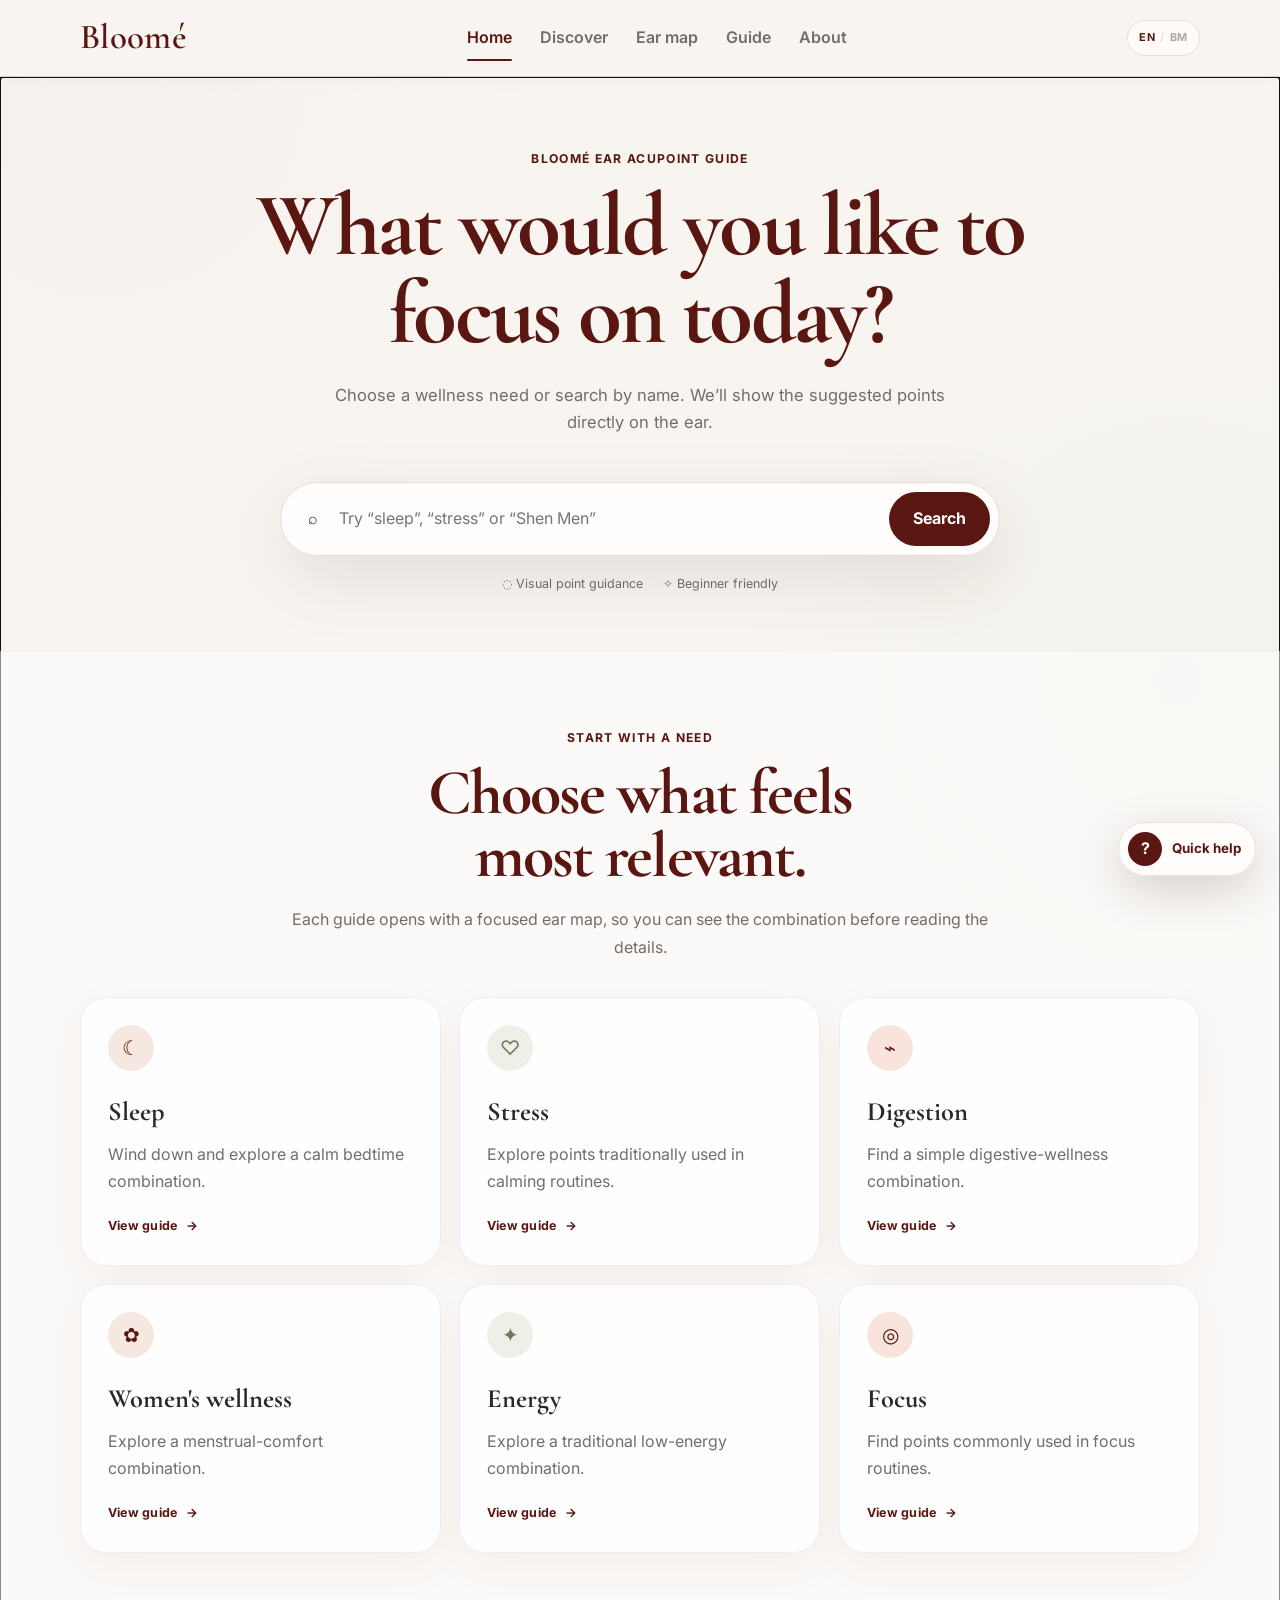
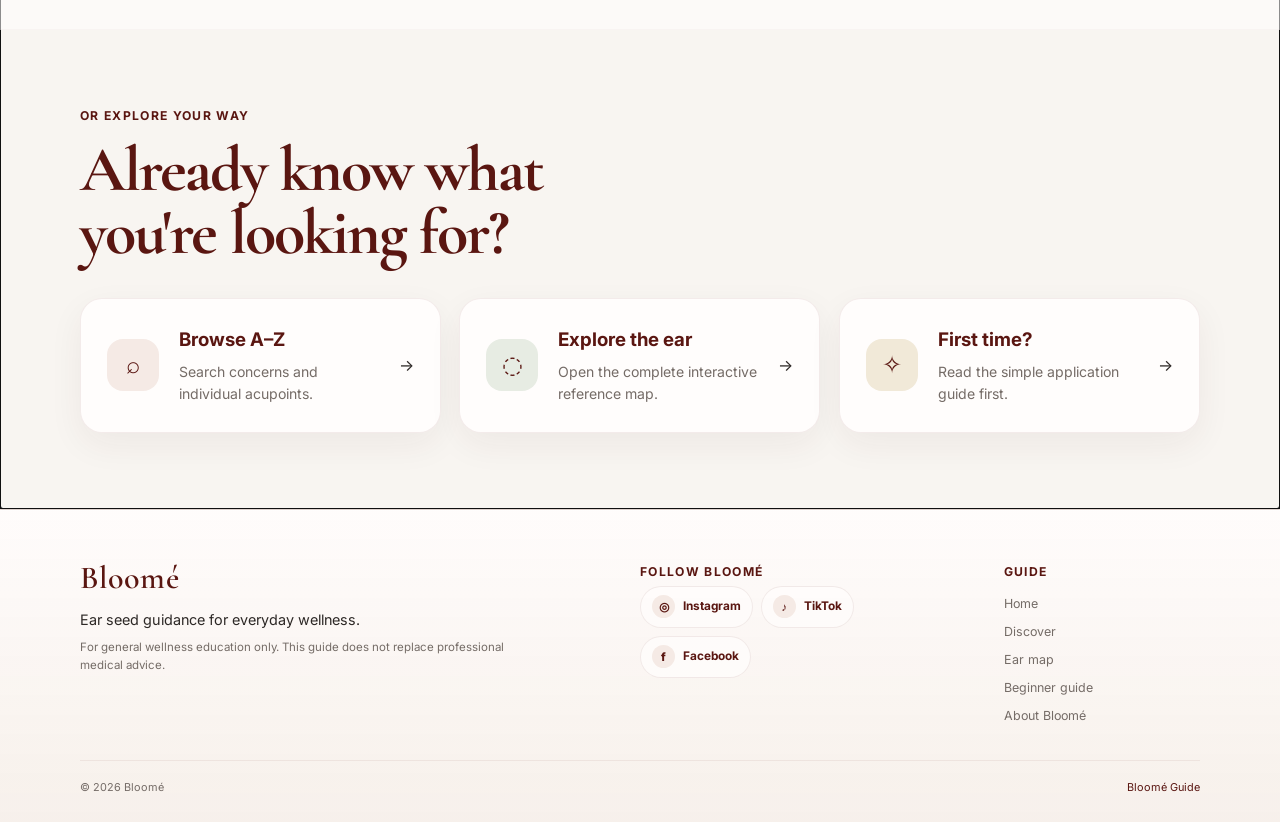
==== index.html @ 1bbfdf85 "Package 32.5.3 - Fix Initial 3D Button Data Standardized all native 3D entry points to use the valid" ====
<!DOCTYPE html>
<html lang="en">
<head>
  <meta charset="UTF-8">
  <meta name="viewport" content="width=device-width, initial-scale=1.0, viewport-fit=cover">
  <meta name="theme-color" content="#5A1611">
  <meta http-equiv="Cache-Control" content="no-cache, no-store, must-revalidate">
  <meta http-equiv="Pragma" content="no-cache">
  <meta http-equiv="Expires" content="0">
  <meta name="description" content="Bloomé Ear Acupoint Guide">
  <meta property="og:title" content="Bloomé Ear Acupoint Guide">
  <meta property="og:description" content="A simple visual guide to Bloomé ear seed points, wellness routines and guided application.">
  <meta property="og:url" content="https://hellobloome.github.io/ear-guide/">
  <meta property="og:type" content="website">
  <meta name="twitter:card" content="summary">
  <title>Bloomé Guide</title>
  <link rel="preconnect" href="https://fonts.googleapis.com">
  <link rel="preconnect" href="https://fonts.gstatic.com" crossorigin>
  <link href="https://fonts.googleapis.com/css2?family=Cormorant+Garamond:wght@500;600;700&family=Inter:wght@400;500;600&display=swap" rel="stylesheet">
  <link rel="stylesheet" href="./css/style.css?v=32.5.1">
  <link rel="stylesheet" href="./css/three-d-overlay.css?v=32.5.3">
  <link rel="stylesheet" href="./css/three-d-makeover.css?v=32.5.1">
</head>
<body>
  <header class="app-header">
    <div class="container header-inner">
      <a class="brand brand-text-logo" href="#/home" aria-label="Bloomé Guide home">
        <span>Bloomé</span>
      </a>

      <nav class="desktop-nav" aria-label="Primary navigation">
        <a data-nav-route="home" href="#/home">Home</a>
        <a data-nav-route="discover" href="#/discover">Discover</a>
        <a data-nav-route="map" href="#/map">Ear map</a>
        <a data-nav-route="guide" href="#/guide">Guide</a>
        <a data-nav-route="about" href="#/about">About</a>
      </nav>

      <div class="header-actions">
        <button class="language-toggle" id="language-toggle" type="button" aria-label="Switch language">
          <span data-locale-option="en">EN</span><i>/</i><span data-locale-option="ms">BM</span>
        </button>
        <button class="menu-button" id="menu-button" aria-label="Open menu" aria-expanded="false">
          <span></span><span></span><span></span>
        </button>
      </div>
    </div>

    <nav class="mobile-menu" id="mobile-menu" aria-label="Mobile navigation">
      <a href="#/home">Home</a>
      <a href="#/discover">Discover</a>
      <a href="#/map">Ear map</a>
      <a href="#/guide">Beginner guide</a>
      <a href="#/about">About Bloomé</a>
    </nav>
  </header>

  <main id="app" tabindex="-1">
    <div class="route-loading">
      <span class="loading-ring"></span>
      <p>Opening Bloomé Guide…</p>
    </div>
  </main>

  <footer class="site-footer">
    <div class="container site-footer-inner">
      <div class="site-footer-brand">
        <a class="footer-brand footer-text-logo" href="#/home" aria-label="Bloomé Guide home">
          <span>Bloomé</span>
        </a>
        <p>Ear seed guidance for everyday wellness.</p>
        <small>For general wellness education only. This guide does not replace professional medical advice.</small>
      </div>

      <div class="site-footer-social">
        <p class="eyebrow">Follow Bloomé</p>
        <div class="footer-social-links">
          <a href="https://www.instagram.com/hello.bloome.my/" target="_blank" rel="noopener noreferrer" aria-label="Instagram">
            <span>◎</span><b>Instagram</b>
          </a>
          <a href="https://www.tiktok.com/@hello.bloome.my" target="_blank" rel="noopener noreferrer" aria-label="TikTok">
            <span>♪</span><b>TikTok</b>
          </a>
          <a href="https://www.facebook.com/bloome.my" target="_blank" rel="noopener noreferrer" aria-label="Facebook">
            <span>f</span><b>Facebook</b>
          </a>
        </div>
      </div>

      <div class="site-footer-nav">
        <p class="eyebrow">Guide</p>
        <a href="#/home">Home</a>
        <a href="#/discover">Discover</a>
        <a href="#/map">Ear map</a>
        <a href="#/guide">Beginner guide</a>
        <a href="#/about">About Bloomé</a>
      </div>
    </div>

    <div class="container site-footer-bottom">
      <span>© 2026 Bloomé</span>
      <a href="https://hellobloome.github.io/ear-guide/">Bloomé Guide</a>
    </div>
  </footer>


  <button class="quick-help-button" id="quick-help-button" aria-label="Open quick help" aria-expanded="false">
    <span>?</span>
    <small>Quick help</small>
  </button>

  <div class="quick-help-sheet" id="quick-help-sheet" hidden>
    <button class="sheet-backdrop" id="quick-help-backdrop" aria-label="Close quick help"></button>
    <section class="sheet-card" aria-label="Quick help">
      <div class="sheet-handle"></div>
      <div class="sheet-heading">
        <div>
          <p class="eyebrow">Quick help</p>
          <h2>What would you like today?</h2>
        </div>
        <button class="sheet-close" id="quick-help-close" aria-label="Close">×</button>
      </div>
      <div class="quick-help-grid">
        <a href="#/condition/sleep"><span>☾</span><strong>Better sleep</strong></a>
        <a href="#/condition/stress"><span>♡</span><strong>Feeling stressed</strong></a>
        <a href="#/condition/digestion"><span>⌁</span><strong>Digestion</strong></a>
        <a href="#/condition/menstrual-comfort"><span>✿</span><strong>Women's wellness</strong></a>
        <a href="#/map"><span>◌</span><strong>Ear map</strong></a>
        <a href="#/guide"><span>✧</span><strong>Beginner guide</strong></a>
      </div>
    </section>
  </div>

  <nav class="bottom-nav" aria-label="Bottom navigation">
    <a data-nav-route="home" href="#/home"><span>⌂</span><small>Home</small></a>
    <a data-nav-route="discover" href="#/discover"><span>⌕</span><small>Discover</small></a>
    <a data-nav-route="map" href="#/map"><span>◌</span><small>Ear map</small></a>
    <a data-nav-route="guide" href="#/guide"><span>✧</span><small>Guide</small></a>
  </nav>

  <div class="toast" id="toast" role="status" aria-live="polite"></div>
  <script src="./js/app-v31.js?v=32.5.3"></script>
  <script src="./js/three-d-overlay.js?v=32.5.3"></script>
</body>
</html>
---- css/style.css ----
/* Bloomé Guide Package 4B */
:root{
  --primary:#5A1611;
  --primary-2:#75261F;
  --cream:#F8F5F1;
  --paper:#FFFDFC;
  --text:#2D2826;
  --muted:#756C67;
  --line:#E8DDD6;
  --sage:#7E8F78;
  --sage-soft:#E7ECE3;
  --rose:#EAD8D0;
  --rose-soft:#F5EAE5;
  --terracotta:#B66E56;
  --sand:#EFE6DD;
  --shadow:0 22px 70px rgba(74,35,31,.11);
  --soft-shadow:0 12px 35px rgba(74,35,31,.06);
}
*{box-sizing:border-box}
html{scroll-behavior:smooth}
body{margin:0;font-family:Inter,sans-serif;background:var(--cream);color:var(--text);line-height:1.6}
body.sheet-open{overflow:hidden}
button,input{font:inherit}
button,a{-webkit-tap-highlight-color:transparent}
button{color:inherit}
a{color:inherit}
.container{width:min(1120px,calc(100% - 40px));margin:auto}
.app-header{position:sticky;top:0;z-index:60;background:rgba(248,245,241,.9);backdrop-filter:blur(18px);border-bottom:1px solid rgba(232,221,214,.8)}
.header-inner{min-height:76px;display:flex;align-items:center;justify-content:space-between}
.brand{display:inline-flex;align-items:center;gap:10px;text-decoration:none;color:var(--primary);font:700 2rem "Cormorant Garamond",serif}
.brand-mark{display:grid;place-items:center;width:30px;height:30px;border:1px solid currentColor;border-radius:50%;font:12px Inter}
.desktop-nav{display:flex;gap:28px}
.desktop-nav a{position:relative;text-decoration:none;color:var(--muted);font-weight:600}
.desktop-nav a::after{content:"";position:absolute;left:0;right:0;bottom:-9px;height:2px;background:var(--primary);transform:scaleX(0);transition:.2s}
.desktop-nav a.active,.desktop-nav a:hover{color:var(--primary)}
.desktop-nav a.active::after,.desktop-nav a:hover::after{transform:scaleX(1)}
.menu-button{display:none;width:44px;height:44px;border:1px solid var(--line);border-radius:50%;background:var(--paper)}
.menu-button span{display:block;width:18px;height:1.5px;margin:4px auto;background:var(--primary)}
.mobile-menu{display:none;padding:8px 20px 18px;background:var(--paper)}
.mobile-menu.open{display:grid}
.mobile-menu a{padding:12px 4px;border-bottom:1px solid var(--line);text-decoration:none;font-weight:600}

.route{min-height:calc(100vh - 76px)}
.route-hero{padding:82px 0 58px}
.route-grid{display:grid;grid-template-columns:1.05fr .95fr;gap:64px;align-items:center}
.eyebrow{margin:0 0 14px;color:var(--primary);font-size:.76rem;font-weight:700;letter-spacing:.16em;text-transform:uppercase}
h1,h2{margin-top:0;color:var(--primary);font-family:"Cormorant Garamond",serif;line-height:.98;letter-spacing:-.03em}
h1{font-size:clamp(3.5rem,7vw,6.3rem);margin-bottom:24px}
h2{font-size:clamp(2.6rem,5vw,4.4rem);margin-bottom:18px}
h3,p{margin-top:0}
.lead{max-width:650px;color:var(--muted);font-size:1.04rem}
.section{padding:76px 0}
.soft-section{background:rgba(255,255,255,.52)}
.section-heading{max-width:720px;margin-bottom:34px}
.split-heading{max-width:none;display:flex;align-items:end;justify-content:space-between;gap:24px}
.primary-button,.secondary-button,.text-button{border:0;cursor:pointer;font-weight:700;text-decoration:none;display:inline-flex;align-items:center;justify-content:center}
.primary-button{padding:14px 21px;border-radius:999px;background:var(--primary);color:white}
.primary-button:hover{background:var(--primary-2)}
.secondary-button{padding:13px 18px;border:1px solid var(--line);border-radius:999px;background:var(--paper);color:var(--primary)}
.text-button{background:transparent;color:var(--primary)}

.search-box{position:relative;max-width:720px;margin-top:30px}
.search-shell{display:grid;grid-template-columns:28px 1fr auto;align-items:center;gap:12px;padding:9px 9px 9px 18px;border:1px solid var(--line);border-radius:999px;background:var(--paper);box-shadow:var(--shadow)}
.search-shell:focus-within{border-color:rgba(90,22,17,.35)}
.search-shell input{min-width:0;padding:11px 0;border:0;outline:0;background:transparent}
.search-shell button{padding:14px 24px;border:0;border-radius:999px;background:var(--primary);color:white;font-weight:700;cursor:pointer}
.suggestions{position:absolute;left:0;right:0;top:calc(100% + 10px);z-index:45;overflow:hidden;padding:8px;border:1px solid var(--line);border-radius:20px;background:var(--paper);box-shadow:0 24px 70px rgba(74,35,31,.18)}
.suggestion{width:100%;display:grid;grid-template-columns:40px 1fr auto;gap:12px;align-items:center;padding:12px;border:0;border-radius:14px;background:transparent;text-align:left;cursor:pointer}
.suggestion:hover,.suggestion.active{background:var(--rose-soft)}
.suggestion-icon{width:36px;height:36px;display:grid;place-items:center;border-radius:50%;background:#F1E7E2;color:var(--primary)}
.suggestion strong{display:block;color:var(--primary)}
.suggestion small{display:block;color:var(--muted);white-space:nowrap;overflow:hidden;text-overflow:ellipsis}
.suggestion-kind{color:var(--sage);font-size:.66rem;font-weight:700;letter-spacing:.08em;text-transform:uppercase}

.hero-card{position:relative;min-height:500px;display:grid;place-items:center;overflow:hidden;border-radius:46% 46% 30px 30px;background:linear-gradient(145deg,#EEE1D9,#FFFDFC 63%);box-shadow:0 28px 80px rgba(90,22,17,.15)}
.hero-card::before{content:"";position:absolute;inset:34px;border:1px solid rgba(90,22,17,.08);border-radius:45% 45% 26px 26px}
.hero-ear{width:72%;height:auto;filter:drop-shadow(0 22px 28px rgba(90,22,17,.09))}
.hero-card-note{position:absolute;left:24px;right:24px;bottom:24px;padding:13px 16px;border-radius:16px;background:rgba(255,255,255,.78);text-align:center;color:var(--muted);font-size:.78rem}

.quick-grid,.card-grid{display:grid;grid-template-columns:repeat(2,1fr);gap:18px}
.feature-card,.data-card{padding:26px;border:1px solid var(--line);border-radius:22px;background:var(--paper);box-shadow:var(--soft-shadow);transition:.24s}
.feature-card{display:grid;grid-template-columns:54px 1fr auto;gap:18px;align-items:center;text-decoration:none}
.feature-card:hover,.data-card:hover{transform:translateY(-4px);box-shadow:var(--shadow)}
.feature-icon{width:52px;height:52px;display:grid;place-items:center;border-radius:16px;background:var(--rose-soft);color:var(--primary);font-size:1.5rem}
.feature-card:nth-child(2) .feature-icon{background:var(--sage-soft)}
.feature-card:nth-child(3) .feature-icon{background:#F1E9D8}
.feature-card:nth-child(4) .feature-icon{background:#EDE4E8}
.feature-card h3,.data-card h3{margin-bottom:6px;color:var(--primary)}
.feature-card p,.data-card p{margin:0;color:var(--muted);font-size:.88rem}

.filter-row{display:flex;flex-wrap:wrap;gap:8px;margin-bottom:24px}
.filter-chip{padding:8px 12px;border:1px solid var(--line);border-radius:999px;background:transparent;color:var(--primary);cursor:pointer}
.filter-chip.active{background:var(--primary);color:white;border-color:var(--primary)}
.directory-grid{display:grid;grid-template-columns:repeat(3,1fr);gap:16px}
.data-card{cursor:pointer;text-align:left}
.data-card[data-kind-card="condition"]{background:linear-gradient(155deg,#FFFDFC,#F7ECE7)}
.data-card[data-kind-card="point"]{background:linear-gradient(155deg,#FFFDFC,#EEF1EC)}
.data-type{display:inline-block;margin-bottom:12px;padding:5px 8px;border-radius:999px;background:#F3EAE5;color:var(--primary);font-size:.66rem;font-weight:700;letter-spacing:.08em;text-transform:uppercase}
.data-card .meta{margin-top:12px;color:var(--sage);font-size:.76rem;font-weight:700}

.anatomical-ear{width:min(74%,500px);height:auto;overflow:visible}
.anatomical-ear .ear-skin{fill:url(#earSkin);stroke:#8A4139;stroke-width:2.5}
.anatomical-ear .ear-ridge{fill:none;stroke:#9E5B50;stroke-width:2.2;stroke-linecap:round;stroke-linejoin:round}
.anatomical-ear .ear-soft{fill:none;stroke:#C49387;stroke-width:1.4;stroke-linecap:round;opacity:.85}
.anatomical-ear .ear-shadow{fill:#DDBEB4;opacity:.22}
.anatomical-ear .ear-highlight{fill:none;stroke:#FFF9F5;stroke-width:3;opacity:.7;stroke-linecap:round}
.anatomical-ear.compact{width:min(82%,430px)}

.map-shell{display:grid;grid-template-columns:minmax(0,1.2fr) minmax(300px,.8fr);gap:28px;align-items:stretch}
.map-canvas{position:relative;min-height:660px;display:grid;place-items:center;overflow:hidden;border:1px solid rgba(90,22,17,.1);border-radius:32px;background:radial-gradient(circle at 51% 43%,#FFFDFC 0,#F1E5DE 65%,#E6D3CA 100%)}
.map-canvas::after{content:"";position:absolute;inset:22px;border:1px solid rgba(90,22,17,.06);border-radius:26px;pointer-events:none}
.map-stage{position:relative;width:100%;height:100%;display:grid;place-items:center;transform-origin:center;transition:transform .25s ease}
.map-marker{position:absolute;width:19px;height:19px;border:3px solid white;border-radius:50%;background:var(--primary);box-shadow:0 0 0 6px rgba(90,22,17,.12);cursor:pointer;transition:.2s;z-index:5}
.map-marker:hover,.map-marker.active{transform:scale(1.23);background:var(--sage)}
.map-marker::after{content:attr(data-label);position:absolute;left:25px;top:-10px;width:max-content;padding:5px 8px;border-radius:8px;background:var(--primary);color:white;font-size:.68rem;opacity:0;pointer-events:none;transition:.2s}
.map-marker:hover::after,.map-marker.active::after{opacity:1}
.map-panel{padding:40px;border-radius:32px;background:var(--paper);box-shadow:var(--shadow)}
.map-panel h2{font-size:clamp(2.8rem,5vw,4.2rem)}
.map-panel p{color:var(--muted)}
.map-actions{display:flex;flex-wrap:wrap;gap:10px;margin-top:24px}
.zoom-controls{position:absolute;right:18px;bottom:18px;display:grid;gap:8px;z-index:10}
.zoom-controls button{width:42px;height:42px;border:1px solid var(--line);border-radius:50%;background:rgba(255,255,255,.9);color:var(--primary);font-weight:700;cursor:pointer}

.condition-experience{display:grid;grid-template-columns:minmax(0,1.1fr) minmax(330px,.9fr);gap:26px;align-items:stretch}
.condition-map-card{position:relative;min-height:650px;display:grid;place-items:center;overflow:hidden;border:1px solid rgba(90,22,17,.1);border-radius:32px;background:radial-gradient(circle at 51% 43%,#FFFDFC 0,#F2E6DF 68%,#EAD9D0 100%);box-shadow:var(--soft-shadow)}
.condition-map-card::before{content:"Tap a highlighted point";position:absolute;left:22px;top:20px;padding:8px 11px;border-radius:999px;background:rgba(255,255,255,.78);color:var(--muted);font-size:.72rem;z-index:8}
.condition-point{position:absolute;width:30px;height:30px;display:grid;place-items:center;border:3px solid white;border-radius:50%;background:var(--primary);color:white;box-shadow:0 0 0 8px rgba(90,22,17,.11);font-size:.72rem;font-weight:700;cursor:pointer;transition:.22s;z-index:6}
.condition-point:hover,.condition-point.active{transform:scale(1.16);background:var(--sage);box-shadow:0 0 0 10px rgba(126,143,120,.18)}
.condition-point::after{content:attr(data-label);position:absolute;left:36px;top:1px;width:max-content;max-width:140px;padding:5px 8px;border-radius:8px;background:rgba(90,22,17,.94);color:white;font-size:.67rem;font-weight:600;opacity:0;transform:translateX(-4px);transition:.2s;pointer-events:none}
.condition-point:hover::after,.condition-point.active::after{opacity:1;transform:translateX(0)}
.condition-info-card{padding:38px;border-radius:32px;background:var(--paper);box-shadow:var(--shadow)}
.condition-info-card h2{font-size:clamp(2.7rem,4.5vw,4rem)}
.info-section{padding:18px 0;border-bottom:1px solid var(--line)}
.info-section:last-of-type{border-bottom:0}
.info-label{display:flex;gap:10px;align-items:center;margin-bottom:7px;color:var(--primary);font-size:.74rem;font-weight:700;letter-spacing:.1em;text-transform:uppercase}
.info-section p{margin:0;color:var(--muted)}
.point-tabs{display:flex;flex-wrap:wrap;gap:8px;margin-top:22px}
.point-tab{padding:8px 11px;border:1px solid var(--line);border-radius:999px;background:transparent;color:var(--primary);cursor:pointer}
.point-tab.active{background:var(--primary);border-color:var(--primary);color:white}
.condition-actions{display:flex;flex-wrap:wrap;gap:10px;margin-top:24px}

.detail-layout{display:grid;grid-template-columns:minmax(0,1fr) 330px;gap:32px;align-items:start}
.detail-card,.side-card{padding:30px;border:1px solid var(--line);border-radius:24px;background:var(--paper)}
.detail-card section{padding:24px 0;border-bottom:1px solid var(--line)}
.detail-card section:last-child{border-bottom:0}
.detail-card h3,.side-card h3{color:var(--primary)}
.tag-list{display:flex;flex-wrap:wrap;gap:8px}
.tag-button{padding:7px 10px;border:1px solid var(--line);border-radius:999px;background:#fff;color:var(--primary);cursor:pointer;text-decoration:none}
.notice{padding:18px 20px;border:1px solid #E3D3C9;border-radius:16px;background:#F4EAE4;color:var(--muted);font-size:.88rem}

.guide-grid{display:grid;grid-template-columns:repeat(3,1fr);gap:16px}
.guide-step{padding:26px;border:1px solid var(--line);border-radius:22px;background:var(--paper)}
.guide-step span{width:42px;height:42px;display:grid;place-items:center;margin-bottom:24px;border-radius:50%;background:var(--primary);color:white;font-family:"Cormorant Garamond",serif;font-size:1.35rem}
.guide-step h3{color:var(--primary)}
.guide-step p{margin:0;color:var(--muted);font-size:.88rem}
.about-panel{display:grid;grid-template-columns:1fr 1fr;gap:52px;padding:50px;border:1px solid var(--line);border-radius:30px;background:linear-gradient(140deg,#FFFDFC,#F4ECE7)}
.about-panel p{color:var(--muted)}

.quick-help-button{position:fixed;right:24px;bottom:24px;z-index:72;display:flex;align-items:center;gap:10px;padding:9px 14px 9px 9px;border:1px solid rgba(90,22,17,.12);border-radius:999px;background:rgba(255,253,252,.94);color:var(--primary);box-shadow:0 14px 45px rgba(61,26,22,.18);cursor:pointer;backdrop-filter:blur(16px)}
.quick-help-button span{width:34px;height:34px;display:grid;place-items:center;border-radius:50%;background:var(--primary);color:white;font-weight:700}
.quick-help-button small{font-weight:700}
.quick-help-sheet{position:fixed;inset:0;z-index:95}
.sheet-backdrop{position:absolute;inset:0;border:0;background:rgba(47,29,26,.38);backdrop-filter:blur(4px)}
.sheet-card{position:absolute;right:24px;bottom:24px;width:min(440px,calc(100% - 32px));padding:28px;border-radius:28px;background:var(--paper);box-shadow:0 30px 100px rgba(37,16,13,.3)}
.sheet-handle{display:none;width:42px;height:4px;margin:0 auto 20px;border-radius:99px;background:var(--line)}
.sheet-heading{display:flex;justify-content:space-between;gap:20px;align-items:start}
.sheet-heading h2{font-size:2.6rem}
.sheet-close{width:40px;height:40px;border:1px solid var(--line);border-radius:50%;background:transparent;color:var(--primary);font-size:1.6rem;cursor:pointer}
.quick-help-grid{display:grid;grid-template-columns:repeat(2,1fr);gap:10px}
.quick-help-grid a{display:grid;grid-template-columns:40px 1fr;gap:10px;align-items:center;padding:15px;border:1px solid var(--line);border-radius:16px;text-decoration:none;background:#FFF}
.quick-help-grid a:hover{background:var(--rose-soft)}
.quick-help-grid span{width:38px;height:38px;display:grid;place-items:center;border-radius:12px;background:var(--rose-soft);color:var(--primary)}

.empty-state{padding:30px;border:1px dashed var(--line);border-radius:20px;text-align:center;color:var(--muted)}
.route-loading{min-height:70vh;display:grid;place-items:center;align-content:center;color:var(--muted)}
.loading-ring{width:34px;height:34px;border:3px solid var(--line);border-top-color:var(--primary);border-radius:50%;animation:spin .8s linear infinite}
.toast{position:fixed;left:50%;bottom:28px;z-index:100;padding:12px 18px;border-radius:999px;background:var(--primary);color:white;opacity:0;pointer-events:none;transform:translate(-50%,18px);transition:.25s}
.toast.show{opacity:1;transform:translate(-50%,0)}
.bottom-nav{display:none}
@keyframes spin{to{transform:rotate(360deg)}}

@media(max-width:960px){
  .desktop-nav{display:none}
  .menu-button{display:block}
  .route-grid,.map-shell,.detail-layout,.condition-experience{grid-template-columns:1fr}
  .hero-copy{text-align:center}
  .search-box,.lead{margin-left:auto;margin-right:auto}
  .hero-card{max-width:520px;margin:auto;width:100%}
  .directory-grid{grid-template-columns:repeat(2,1fr)}
  .map-panel{min-height:320px}
  .condition-map-card{min-height:590px}
}
@media(max-width:680px){
  .container{width:min(100% - 28px,1120px)}
  .section{padding:60px 0}
  .route-hero{padding:54px 0 34px}
  .hero-card{display:none}
  .search-shell{grid-template-columns:24px 1fr;border-radius:22px;padding:13px 16px}
  .search-shell button{grid-column:1/-1;width:100%}
  .quick-grid,.card-grid,.directory-grid,.guide-grid{grid-template-columns:1fr}
  .feature-card{grid-template-columns:50px 1fr auto;padding:22px}
  .split-heading{display:block}
  .map-canvas,.condition-map-card{min-height:510px}
  .map-panel,.detail-card,.side-card,.condition-info-card{padding:26px}
  .about-panel{grid-template-columns:1fr;padding:30px}
  .bottom-nav{position:fixed;left:12px;right:12px;bottom:12px;z-index:70;display:grid;grid-template-columns:repeat(4,1fr);padding:9px;border:1px solid rgba(255,255,255,.55);border-radius:22px;background:rgba(255,253,252,.92);backdrop-filter:blur(16px);box-shadow:0 15px 55px rgba(52,22,19,.18)}
  .bottom-nav a{display:grid;justify-items:center;padding:6px;border-radius:14px;color:var(--muted);text-decoration:none}
  .bottom-nav small{font-size:.66rem;font-weight:700}
  .bottom-nav a.active{background:#F3E9E4;color:var(--primary)}
  .quick-help-button{right:18px;bottom:94px;padding:8px}
  .quick-help-button small{display:none}
  .sheet-card{left:0;right:0;bottom:0;width:100%;padding:22px 20px 30px;border-radius:28px 28px 0 0}
  .sheet-handle{display:block}
  .quick-help-grid{grid-template-columns:1fr 1fr}
  .toast{bottom:100px}
  .condition-point::after{display:none}
}

/* Bloomé Guide Package 5 — Premium Pass */
.premium-ear-wrap{position:relative;width:min(76%,470px);aspect-ratio:365/655;display:grid;place-items:center;pointer-events:none}
.premium-ear-wrap.compact{width:min(78%,430px)}
.premium-ear-image{display:block;width:100%;height:100%;object-fit:cover;object-position:center;border-radius:42% 42% 34% 34%;mix-blend-mode:multiply;filter:saturate(.82) contrast(1.03)}
.premium-hero-card{background:linear-gradient(150deg,#fffdfb 0%,#f5ece6 100%)}
.premium-hero-card::after{content:"";position:absolute;width:180px;height:180px;border-radius:50%;background:rgba(234,217,209,.42);right:-50px;top:-45px}
.hero-trust{display:flex;flex-wrap:wrap;gap:10px 20px;margin-top:18px;color:var(--muted);font-size:.78rem}
.centered-heading{max-width:700px;margin-left:auto;margin-right:auto;text-align:center}.centered-heading p:last-child{color:var(--muted);line-height:1.75}
.need-grid{display:grid;grid-template-columns:repeat(3,1fr);gap:18px;margin-top:36px}
.need-card{appearance:none;text-align:left;border:1px solid rgba(90,22,17,.09);border-radius:26px;padding:27px;background:rgba(255,255,255,.78);box-shadow:0 14px 42px rgba(74,35,31,.055);cursor:pointer;color:var(--text);transition:transform .25s ease,box-shadow .25s ease,border-color .25s ease}
.need-card:hover{transform:translateY(-5px);box-shadow:0 22px 52px rgba(74,35,31,.10);border-color:rgba(90,22,17,.18)}
.need-icon{width:46px;height:46px;display:grid;place-items:center;border-radius:50%;background:#f4e8e1;color:var(--primary);font-size:1.25rem;margin-bottom:20px}.need-card:nth-child(3n+2) .need-icon{background:#eef0e8;color:#6d795f}.need-card:nth-child(3n) .need-icon{background:#f8e4dc}
.need-card h3{font-family:"Cormorant Garamond",serif;font-size:1.65rem;margin:0 0 8px}.need-card p{color:var(--muted);line-height:1.65;min-height:52px;margin:0 0 18px}.need-link{font-size:.78rem;font-weight:700;color:var(--primary);letter-spacing:.02em}.need-link b{display:inline-block;margin-left:5px;transition:transform .2s}.need-card:hover .need-link b{transform:translateX(4px)}
.compact-paths{grid-template-columns:repeat(3,1fr)}
.map-stage .premium-ear-wrap{width:min(72%,470px)}
.condition-map-card .premium-ear-wrap{width:min(72%,440px)}
.map-marker{width:18px;height:18px;border:2px solid var(--primary);background:#fffdfb;box-shadow:0 0 0 5px rgba(90,22,17,.07)}
.map-marker::before{content:"";position:absolute;inset:4px;border-radius:50%;background:var(--primary)}
.map-marker:hover,.map-marker.active{background:#fffdfb;border-color:var(--sage);box-shadow:0 0 0 8px rgba(130,145,119,.13)}.map-marker:hover::before,.map-marker.active::before{background:var(--sage)}
.condition-point{width:28px;height:28px;border:2px solid var(--primary);background:#fffdfb;color:var(--primary);box-shadow:0 0 0 6px rgba(90,22,17,.07)}
.condition-point:hover,.condition-point.active{background:#fffdfb;color:var(--sage);border-color:var(--sage);box-shadow:0 0 0 9px rgba(130,145,119,.13)}
.condition-point.active::before{content:"";position:absolute;inset:-8px;border:1px solid rgba(130,145,119,.38);border-radius:50%;animation:bloomePulse 1.9s ease-out infinite}
@keyframes bloomePulse{0%{transform:scale(.72);opacity:.8}100%{transform:scale(1.45);opacity:0}}
.condition-info-card{overflow:hidden}.role-line{display:flex;align-items:center;gap:10px;margin-bottom:10px}.role-line small{color:var(--muted)}.role-badge{display:inline-flex;padding:6px 10px;border-radius:999px;background:#f2e8e2;color:var(--primary);font-size:.68rem;font-weight:700;letter-spacing:.07em;text-transform:uppercase}.role-explainer{margin:-2px 0 24px;color:var(--muted);font-size:.9rem;line-height:1.6}
.point-tab{display:flex!important;justify-content:space-between;align-items:center;gap:12px}.point-tab small{font-size:.62rem;font-weight:600;color:var(--muted);text-transform:uppercase;letter-spacing:.06em}.point-tab.active small{color:inherit;opacity:.72}
.reveal-item{opacity:0;transform:translateY(12px);transition:opacity .55s ease,transform .55s ease;transition-delay:var(--delay,0ms)}.reveal-item.revealed{opacity:1;transform:none}
@media (prefers-reduced-motion:reduce){.reveal-item{opacity:1;transform:none;transition:none}.condition-point.active::before{animation:none}}
@media(max-width:900px){.need-grid{grid-template-columns:repeat(2,1fr)}.compact-paths{grid-template-columns:1fr}.condition-map-card .premium-ear-wrap,.map-stage .premium-ear-wrap{width:min(76%,400px)}}
@media(max-width:640px){.need-grid{grid-template-columns:1fr 1fr;gap:12px}.need-card{padding:20px;border-radius:20px}.need-card h3{font-size:1.38rem}.need-card p{font-size:.78rem;min-height:62px}.need-icon{width:40px;height:40px;margin-bottom:14px}.premium-ear-wrap{width:min(84%,350px)}.condition-map-card .premium-ear-wrap,.map-stage .premium-ear-wrap{width:min(80%,350px)}}


/* =====================================================
   Bloomé Package 9A - Condition Experience Upgrade
   Layout refinement only. Existing JS hooks preserved.
   ===================================================== */

.condition-experience {
  align-items: center;
  gap: 42px;
}

.condition-map-card {
  min-height: 620px;
}

.condition-info-card {
  position: relative;
}

.condition-info-card::before {
  content: "Explore each highlighted point";
  display: inline-block;
  margin-bottom: 14px;
  padding: 7px 12px;
  border-radius: 999px;
  background: #F3E9E4;
  color: var(--primary);
  font-size: .7rem;
  font-weight: 700;
  letter-spacing: .08em;
  text-transform: uppercase;
}

.condition-info-card h2 {
  margin-bottom: 12px;
}

.notice {
  line-height: 1.7;
}

@media (max-width:960px){
  .condition-map-card {
    min-height: 560px;
  }
}

@media (max-width:680px){
  .condition-map-card {
    min-height: 480px;
  }

  .condition-info-card::before {
    font-size: .62rem;
  }
}


/* =====================================================
   Bloomé Package 9B — Smart Search Experience
   Richer condition previews, clearer mobile search,
   and a friendlier no-result state.
   ===================================================== */

.suggestions{
  padding:10px;
  max-height:min(68vh,620px);
  overflow-y:auto;
  overscroll-behavior:contain;
}

.suggestion{
  grid-template-columns:42px 1fr;
  align-items:start;
  padding:15px;
  gap:13px;
}

.suggestion + .suggestion{
  border-top:1px solid rgba(90,22,17,.07);
}

.suggestion-content{
  min-width:0;
  display:block;
}

.suggestion-topline{
  display:flex;
  align-items:center;
  justify-content:space-between;
  gap:12px;
  margin-bottom:4px;
}

.suggestion-topline strong{
  font-family:"Cormorant Garamond",serif;
  font-size:1.2rem;
  line-height:1.1;
}

.suggestion-content > small{
  display:block;
  white-space:normal;
  overflow:visible;
  line-height:1.5;
}

.suggestion-point-preview{
  display:flex;
  flex-wrap:wrap;
  gap:6px;
  margin-top:10px;
}

.suggestion-point-preview span{
  padding:5px 8px;
  border:1px solid rgba(90,22,17,.1);
  border-radius:999px;
  background:#FFFDFC;
  color:var(--primary);
  font-size:.68rem;
  font-weight:600;
}

.suggestion-footer{
  display:flex;
  align-items:center;
  justify-content:space-between;
  gap:12px;
  margin-top:10px;
  color:var(--sage);
  font-size:.68rem;
}

.suggestion-footer b{
  font-weight:700;
}

.suggestion-footer em{
  color:var(--primary);
  font-style:normal;
  font-weight:700;
}

.suggestion-condition:hover,
.suggestion-condition.active{
  background:linear-gradient(145deg,#FBF4F0,#FFFDFC);
}

.suggestion-point-result:hover,
.suggestion-point-result.active{
  background:linear-gradient(145deg,#F4F7F1,#FFFDFC);
}

.search-empty{
  padding:18px;
  text-align:left;
}

.search-empty strong{
  display:block;
  color:var(--primary);
  font-family:"Cormorant Garamond",serif;
  font-size:1.35rem;
  line-height:1.2;
}

.search-empty p{
  margin:7px 0 13px;
  color:var(--muted);
  font-size:.82rem;
}

.search-empty-chips{
  display:flex;
  flex-wrap:wrap;
  gap:7px;
}

.search-empty-chips button,
.empty-state-actions button{
  padding:7px 10px;
  border:1px solid var(--line);
  border-radius:999px;
  background:#FFFDFC;
  color:var(--primary);
  font-weight:600;
  cursor:pointer;
}

.search-empty-chips button:hover,
.empty-state-actions button:hover{
  background:var(--rose-soft);
}

.search-directory-empty{
  grid-column:1/-1;
}

.search-directory-empty strong{
  display:block;
  margin-bottom:6px;
  color:var(--primary);
  font-family:"Cormorant Garamond",serif;
  font-size:1.6rem;
}

.search-directory-empty p{
  margin-bottom:14px;
}

.empty-state-actions{
  display:flex;
  justify-content:center;
  flex-wrap:wrap;
  gap:8px;
}

@media(max-width:680px){
  .search-box{
    z-index:48;
  }

  .suggestions{
    left:-2px;
    right:-2px;
    top:calc(100% + 8px);
    max-height:58vh;
    border-radius:22px;
    padding:8px;
  }

  .suggestion{
    grid-template-columns:38px 1fr;
    padding:13px 11px;
  }

  .suggestion-icon{
    width:34px;
    height:34px;
  }

  .suggestion-topline{
    align-items:flex-start;
  }

  .suggestion-topline strong{
    font-size:1.12rem;
  }

  .suggestion-kind{
    font-size:.58rem;
  }

  .suggestion-point-preview{
    gap:5px;
  }

  .suggestion-point-preview span{
    font-size:.62rem;
    padding:4px 7px;
  }

  .suggestion-footer{
    margin-top:8px;
  }
}


/* ==========================================================
   Bloomé Package 10 — Full Ear Map Explorer
   Search, filter, A–Z browsing and richer point information.
   Illustration asset is intentionally unchanged.
   ========================================================== */

.map-explorer-hero{
  padding-bottom:42px;
}

.map-explorer-section{
  padding-top:54px;
}

.map-explorer-toolbar{
  display:grid;
  gap:18px;
  margin-bottom:28px;
}

.map-point-search{
  width:min(620px,100%);
  display:grid;
  grid-template-columns:28px 1fr 34px;
  align-items:center;
  gap:10px;
  padding:10px 12px 10px 17px;
  border:1px solid var(--line);
  border-radius:999px;
  background:var(--paper);
  box-shadow:var(--soft-shadow);
}

.map-point-search:focus-within{
  border-color:rgba(90,22,17,.34);
  box-shadow:0 14px 40px rgba(74,35,31,.09);
}

.map-point-search input{
  min-width:0;
  padding:8px 0;
  border:0;
  outline:0;
  background:transparent;
  color:var(--text);
}

.map-point-search button{
  width:32px;
  height:32px;
  border:0;
  border-radius:50%;
  background:var(--rose-soft);
  color:var(--primary);
  cursor:pointer;
  font-size:1.15rem;
}

.map-category-row,
.map-alpha-row{
  display:flex;
  flex-wrap:wrap;
  gap:8px;
}

.map-filter-chip,
.map-alpha-chip{
  padding:8px 12px;
  border:1px solid var(--line);
  border-radius:999px;
  background:rgba(255,255,255,.55);
  color:var(--primary);
  cursor:pointer;
  font-weight:600;
  font-size:.76rem;
}

.map-filter-chip:hover,
.map-alpha-chip:hover{
  background:var(--rose-soft);
}

.map-filter-chip.active,
.map-alpha-chip.active{
  border-color:var(--primary);
  background:var(--primary);
  color:white;
}

.map-explorer-grid{
  display:grid;
  grid-template-columns:minmax(0,1.14fr) minmax(350px,.86fr);
  gap:28px;
  align-items:stretch;
}

.map-explorer-canvas{
  min-height:650px;
}

.map-explorer-stage.map-has-selection .map-marker:not(.active){
  opacity:.55;
}

.map-marker.map-filtered-out{
  opacity:.1 !important;
  transform:scale(.8);
  pointer-events:none;
}

.map-explorer-panel{
  display:flex;
  flex-direction:column;
}

.map-selected-heading{
  display:flex;
  justify-content:space-between;
  align-items:flex-start;
  gap:18px;
  margin-bottom:10px;
}

.map-selected-heading h2{
  margin-bottom:0;
}

.map-point-category{
  flex:none;
  display:inline-flex;
  padding:7px 10px;
  border-radius:999px;
  background:var(--sage-soft);
  color:#68745f;
  font-size:.65rem;
  font-weight:700;
  letter-spacing:.06em;
  text-transform:uppercase;
}

.map-info-block{
  padding:19px 0;
  border-bottom:1px solid var(--line);
}

.map-info-block p{
  margin:0;
  color:var(--muted);
  line-height:1.7;
}

.map-related-section{
  padding-top:22px;
}

.map-mini-label{
  margin:0 0 10px;
  color:var(--primary);
  font-size:.69rem;
  font-weight:700;
  letter-spacing:.1em;
  text-transform:uppercase;
}

.map-related-empty{
  color:var(--muted);
  font-size:.84rem;
}

.map-related-link{
  font-size:.74rem;
}

.map-explorer-panel .map-actions{
  margin-top:auto;
  padding-top:26px;
}

.map-directory-section{
  margin-top:54px;
  padding:38px;
  border:1px solid rgba(90,22,17,.08);
  border-radius:30px;
  background:rgba(255,253,252,.78);
  box-shadow:var(--soft-shadow);
}

.map-directory-heading{
  display:flex;
  justify-content:space-between;
  align-items:flex-end;
  gap:24px;
  margin-bottom:22px;
}

.map-directory-heading h2{
  margin-bottom:0;
  font-size:clamp(2.3rem,4vw,3.7rem);
}

#map-result-count{
  flex:none;
  padding:8px 11px;
  border-radius:999px;
  background:var(--rose-soft);
  color:var(--primary);
  font-size:.72rem;
  font-weight:700;
}

.map-alpha-row{
  margin-bottom:22px;
}

.map-point-directory{
  display:grid;
  grid-template-columns:repeat(3,1fr);
  gap:12px;
}

.map-point-card{
  appearance:none;
  display:grid;
  grid-template-columns:38px 1fr auto;
  align-items:center;
  gap:12px;
  padding:15px;
  border:1px solid var(--line);
  border-radius:17px;
  background:#FFFDFC;
  color:var(--text);
  text-align:left;
  cursor:pointer;
  transition:transform .18s ease,box-shadow .18s ease,border-color .18s ease;
}

.map-point-card:hover{
  transform:translateY(-2px);
  border-color:rgba(90,22,17,.2);
  box-shadow:0 10px 28px rgba(74,35,31,.07);
}

.map-point-card.active{
  border-color:rgba(90,22,17,.35);
  background:linear-gradient(145deg,#FBF3EE,#FFFDFC);
}

.map-point-card[hidden]{
  display:none;
}

.map-point-card-icon{
  width:36px;
  height:36px;
  display:grid;
  place-items:center;
  border-radius:50%;
  background:var(--rose-soft);
  color:var(--primary);
}

.map-point-card strong{
  display:block;
  color:var(--primary);
  font-family:"Cormorant Garamond",serif;
  font-size:1.16rem;
  line-height:1.15;
}

.map-point-card small{
  display:block;
  margin-top:3px;
  color:var(--muted);
  font-size:.68rem;
}

.map-point-card-arrow{
  color:var(--primary);
}

.map-directory-empty{
  padding:32px 18px 12px;
  text-align:center;
}

.map-directory-empty strong{
  display:block;
  color:var(--primary);
  font-family:"Cormorant Garamond",serif;
  font-size:1.55rem;
}

.map-directory-empty p{
  margin:6px 0 0;
  color:var(--muted);
}

@media(max-width:960px){
  .map-explorer-grid{
    grid-template-columns:1fr;
  }

  .map-explorer-panel{
    min-height:auto;
  }

  .map-point-directory{
    grid-template-columns:repeat(2,1fr);
  }
}

@media(max-width:680px){
  .map-explorer-hero{
    padding-bottom:24px;
  }

  .map-explorer-section{
    padding-top:36px;
  }

  .map-explorer-toolbar{
    margin-bottom:18px;
  }

  .map-point-search{
    width:100%;
  }

  .map-category-row,
  .map-alpha-row{
    flex-wrap:nowrap;
    overflow-x:auto;
    padding-bottom:4px;
    scrollbar-width:none;
  }

  .map-category-row::-webkit-scrollbar,
  .map-alpha-row::-webkit-scrollbar{
    display:none;
  }

  .map-filter-chip,
  .map-alpha-chip{
    flex:none;
  }

  .map-explorer-canvas{
    min-height:500px;
  }

  .map-selected-heading{
    display:block;
  }

  .map-point-category{
    margin-top:8px;
  }

  .map-directory-section{
    margin-top:30px;
    padding:24px 16px;
    border-radius:24px;
  }

  .map-directory-heading{
    display:block;
  }

  #map-result-count{
    display:inline-flex;
    margin-top:12px;
  }

  .map-point-directory{
    grid-template-columns:1fr;
  }

  .map-point-card{
    padding:13px;
  }
}


/* ==========================================================
   Bloomé Package 12 — Expanded Library Integration
   30-point library with clear mapped/reference distinction.
   ========================================================== */

.map-library-summary{
  display:grid;
  grid-template-columns:150px 150px 1fr;
  gap:14px;
  align-items:center;
  margin-bottom:24px;
  padding:18px 20px;
  border:1px solid rgba(90,22,17,.08);
  border-radius:22px;
  background:rgba(255,253,252,.72);
}

.map-library-summary div{
  display:flex;
  align-items:baseline;
  gap:8px;
}

.map-library-summary strong{
  color:var(--primary);
  font-family:"Cormorant Garamond",serif;
  font-size:2rem;
  line-height:1;
}

.map-library-summary span{
  color:var(--muted);
  font-size:.75rem;
  font-weight:700;
}

.map-library-summary p{
  margin:0;
  color:var(--muted);
  font-size:.8rem;
  line-height:1.55;
}

.map-status-stack{
  display:grid;
  justify-items:end;
  gap:7px;
}

.map-plot-status,
.point-library-status{
  display:inline-flex;
  padding:6px 9px;
  border-radius:999px;
  font-size:.62rem;
  font-weight:700;
  letter-spacing:.06em;
  text-transform:uppercase;
}

.map-plot-status.mapped,
.point-library-status.mapped{
  background:var(--sage-soft);
  color:#68745f;
}

.map-plot-status.reference,
.point-library-status.reference{
  background:#F3E9E4;
  color:var(--primary);
}

.map-reference-note,
.reference-point-notice,
.reference-map-message{
  padding:14px 16px;
  border:1px solid #E7D8CF;
  border-radius:15px;
  background:#FAF2ED;
  color:var(--muted);
  font-size:.8rem;
  line-height:1.6;
}

.map-reference-note{
  margin-bottom:8px;
}

.reference-point-notice{
  margin-bottom:4px;
}

.reference-point-notice strong{
  display:block;
  margin-bottom:4px;
  color:var(--primary);
}

.reference-point-notice p{
  margin:0;
}

.point-title-status{
  display:flex;
  align-items:center;
  gap:12px;
  margin-bottom:12px;
}

.point-title-status .eyebrow{
  margin:0;
}

.point-map-button{
  width:100%;
  margin-bottom:24px;
}

.point-related-heading{
  margin-top:4px;
}

.reference-map-message{
  margin-bottom:24px;
}

.reference-library-point{
  background:linear-gradient(145deg,#FFFDFC,#FBF6F2);
}

.reference-library-point .map-point-card-icon{
  background:#F5EEE9;
}

.mapped-library-point .map-point-card-icon{
  background:var(--sage-soft);
  color:#68745f;
}

.reference-point-card{
  background:linear-gradient(155deg,#FFFDFC,#FBF4EF)!important;
}

.mapped-point-card{
  background:linear-gradient(155deg,#FFFDFC,#EEF1EC)!important;
}

.suggestion-point-result.is-reference .suggestion-icon{
  background:#F5EEE9;
}

.suggestion-point-result.is-mapped .suggestion-icon{
  background:var(--sage-soft);
  color:#68745f;
}

.map-reference-selection .map-marker{
  opacity:.28;
}

@media(max-width:680px){
  .map-library-summary{
    grid-template-columns:1fr 1fr;
    padding:16px;
  }

  .map-library-summary p{
    grid-column:1/-1;
  }

  .map-status-stack{
    justify-items:start;
    margin-top:10px;
  }

  .point-title-status{
    align-items:flex-start;
    flex-direction:column;
    gap:7px;
  }
}


/* ==========================================================
   Bloomé Package 13 — Bahasa Melayu Layer
   Persistent EN / BM switch with a compact premium control.
   ========================================================== */

.header-actions{
  display:flex;
  align-items:center;
  gap:10px;
}

.language-toggle{
  display:flex;
  align-items:center;
  gap:5px;
  padding:8px 11px;
  border:1px solid var(--line);
  border-radius:999px;
  background:rgba(255,253,252,.76);
  color:var(--muted);
  cursor:pointer;
  font-size:.68rem;
  font-weight:700;
  letter-spacing:.05em;
}

.language-toggle:hover{
  background:var(--paper);
  border-color:rgba(90,22,17,.2);
}

.language-toggle i{
  color:var(--line);
  font-style:normal;
}

.language-toggle span{
  opacity:.58;
  transition:.2s ease;
}

.language-toggle span.active{
  color:var(--primary);
  opacity:1;
}

@media(max-width:680px){
  .language-toggle{
    padding:7px 9px;
    font-size:.63rem;
  }
}


/* ==========================================================
   Bloomé Package 14 — Complete 30-Point Ear Map
   All 30 library points are plotted. Dense-map sizing applies
   only to the full explorer, not to condition-page markers.
   ========================================================== */

.complete-map-summary{
  grid-template-columns:190px 1fr;
}

.map-explorer-stage .map-marker{
  width:15px;
  height:15px;
  border-width:2px;
  box-shadow:0 0 0 4px rgba(90,22,17,.065);
}

.map-explorer-stage .map-marker::before{
  inset:3px;
}

.map-explorer-stage .map-marker:hover,
.map-explorer-stage .map-marker.active{
  box-shadow:0 0 0 7px rgba(130,145,119,.14);
  z-index:12;
}

.map-explorer-stage .map-marker::after{
  left:21px;
  top:-9px;
  font-size:.64rem;
  padding:5px 7px;
}

.map-explorer-stage .map-marker.active::after{
  opacity:1;
  transform:translateX(0);
}

@media(max-width:680px){
  .complete-map-summary{
    grid-template-columns:1fr;
  }

  .map-explorer-stage .map-marker{
    width:14px;
    height:14px;
    box-shadow:0 0 0 3px rgba(90,22,17,.06);
  }

  .map-explorer-stage .map-marker::before{
    inset:3px;
  }
}


/* ==========================================================
   Bloomé Package 15 — Guided Application Mode
   One-point-at-a-time application flow for condition guides.
   ========================================================== */

.condition-actions-guided{
  align-items:center;
}

.condition-guide-link{
  padding:10px 4px;
}

.application-route{
  background:var(--cream);
}

.application-hero{
  padding-bottom:42px;
}

.application-back-link{
  display:inline-flex;
  margin-bottom:22px;
  color:var(--muted);
  text-decoration:none;
  font-size:.78rem;
  font-weight:700;
}

.application-back-link:hover{
  color:var(--primary);
}

.application-progress-head{
  width:min(760px,100%);
  display:flex;
  justify-content:space-between;
  gap:20px;
  margin-top:32px;
  color:var(--muted);
  font-size:.76rem;
  font-weight:700;
}

.application-progress-head strong{
  color:var(--primary);
}

.application-progress-bar{
  width:min(760px,100%);
  height:7px;
  margin-top:8px;
  overflow:hidden;
  border-radius:999px;
  background:#EADFD8;
}

.application-progress-bar span{
  display:block;
  height:100%;
  border-radius:inherit;
  background:var(--primary);
  transition:width .35s ease;
}

.application-progress-list{
  width:min(760px,100%);
  display:grid;
  grid-template-columns:repeat(4,minmax(0,1fr));
  gap:10px;
  margin-top:16px;
}

.application-progress-step{
  min-width:0;
  display:flex;
  align-items:center;
  gap:8px;
  color:var(--muted);
  font-size:.7rem;
}

.application-progress-step > span{
  flex:none;
  width:26px;
  height:26px;
  display:grid;
  place-items:center;
  border:1px solid var(--line);
  border-radius:50%;
  background:var(--paper);
  font-size:.68rem;
  font-weight:700;
}

.application-progress-step small{
  min-width:0;
  overflow:hidden;
  text-overflow:ellipsis;
  white-space:nowrap;
  font-weight:600;
}

.application-progress-step.current{
  color:var(--primary);
}

.application-progress-step.current > span{
  border-color:var(--primary);
  background:var(--primary);
  color:white;
}

.application-progress-step.complete > span{
  border-color:var(--sage);
  background:var(--sage-soft);
  color:#66735f;
}

.application-workspace-section{
  padding-top:48px;
}

.application-prep-note{
  display:grid;
  grid-template-columns:42px 1fr;
  gap:14px;
  align-items:start;
  margin-bottom:24px;
  padding:18px 20px;
  border:1px solid rgba(90,22,17,.09);
  border-radius:20px;
  background:rgba(255,253,252,.8);
}

.application-prep-note > span{
  width:40px;
  height:40px;
  display:grid;
  place-items:center;
  border-radius:50%;
  background:var(--rose-soft);
  color:var(--primary);
}

.application-prep-note strong{
  display:block;
  margin-bottom:4px;
  color:var(--primary);
}

.application-prep-note p{
  margin:0;
  color:var(--muted);
  font-size:.84rem;
}

.application-workspace{
  display:grid;
  grid-template-columns:minmax(0,1.05fr) minmax(350px,.95fr);
  gap:28px;
  align-items:stretch;
}

.application-map-card{
  position:relative;
  min-height:620px;
  display:grid;
  place-items:center;
  overflow:hidden;
  border:1px solid rgba(90,22,17,.1);
  border-radius:32px;
  background:radial-gradient(circle at 51% 43%,#FFFDFC 0,#F2E6DF 68%,#EAD9D0 100%);
  box-shadow:var(--soft-shadow);
}

.application-map-card .premium-ear-wrap{
  width:min(72%,440px);
}

.application-map-caption{
  position:absolute;
  left:22px;
  top:20px;
  z-index:8;
  display:flex;
  align-items:center;
  gap:8px;
  padding:8px 11px;
  border-radius:999px;
  background:rgba(255,255,255,.84);
  color:var(--muted);
  font-size:.7rem;
}

.application-map-caption strong{
  color:var(--primary);
}

.application-point{
  position:absolute;
  width:28px;
  height:28px;
  display:grid;
  place-items:center;
  border:2px solid var(--primary);
  border-radius:50%;
  background:#fffdfb;
  color:var(--primary);
  box-shadow:0 0 0 6px rgba(90,22,17,.07);
  font-size:.7rem;
  font-weight:700;
  z-index:6;
  transition:.2s ease;
}

.application-point.upcoming{
  opacity:.25;
}

.application-point.complete{
  border-color:var(--sage);
  background:var(--sage-soft);
  color:#64715d;
  opacity:.72;
}

.application-point.current{
  transform:scale(1.18);
  border-color:var(--sage);
  color:var(--sage);
  box-shadow:0 0 0 10px rgba(126,143,120,.16);
  z-index:8;
}

.application-point.current::before{
  content:"";
  position:absolute;
  inset:-8px;
  border:1px solid rgba(126,143,120,.4);
  border-radius:50%;
  animation:bloomePulse 1.9s ease-out infinite;
}

.application-info-card{
  padding:38px;
  border-radius:32px;
  background:var(--paper);
  box-shadow:var(--shadow);
}

.application-info-card h2{
  margin-bottom:10px;
  font-size:clamp(2.8rem,4.5vw,4.1rem);
}

.application-step-label{
  margin-top:18px;
  margin-bottom:8px;
}

.application-info-section{
  padding:19px 0;
  border-bottom:1px solid var(--line);
}

.application-info-section p{
  margin:0;
  color:var(--muted);
}

.application-wellness-context{
  border-bottom:0;
}

.application-step-actions{
  display:grid;
  grid-template-columns:auto 1fr;
  gap:10px;
  margin-top:24px;
}

.application-step-actions .primary-button{
  width:100%;
}

.application-step-actions button:disabled{
  opacity:.38;
  cursor:not-allowed;
}

.application-point-detail-link{
  width:100%;
  margin-top:12px;
  padding:10px;
}

.application-safety-notice{
  margin-top:24px;
}

.application-complete-wrap{
  min-height:calc(100vh - 76px);
  display:grid;
  place-items:center;
  padding-top:70px;
  padding-bottom:90px;
}

.application-complete-card{
  width:min(820px,100%);
  padding:54px;
  border:1px solid var(--line);
  border-radius:34px;
  background:linear-gradient(145deg,#FFFDFC,#F8EEE8);
  box-shadow:var(--shadow);
  text-align:center;
}

.application-complete-icon{
  width:64px;
  height:64px;
  display:grid;
  place-items:center;
  margin:0 auto 22px;
  border-radius:50%;
  background:var(--sage-soft);
  color:#68745f;
  font-size:1.7rem;
  font-weight:700;
}

.application-complete-card .lead{
  margin-left:auto;
  margin-right:auto;
}

.application-reminders{
  display:grid;
  grid-template-columns:repeat(3,1fr);
  gap:14px;
  margin-top:34px;
  text-align:left;
}

.application-reminders article{
  padding:20px;
  border:1px solid rgba(90,22,17,.08);
  border-radius:20px;
  background:rgba(255,255,255,.68);
}

.application-reminders article > span{
  width:36px;
  height:36px;
  display:grid;
  place-items:center;
  margin-bottom:14px;
  border-radius:50%;
  background:var(--rose-soft);
  color:var(--primary);
}

.application-reminders strong{
  display:block;
  margin-bottom:5px;
  color:var(--primary);
}

.application-reminders p{
  margin:0;
  color:var(--muted);
  font-size:.8rem;
}

.application-complete-actions{
  display:flex;
  justify-content:center;
  flex-wrap:wrap;
  gap:10px;
  margin-top:30px;
}

@media(max-width:960px){
  .application-workspace{
    grid-template-columns:1fr;
  }

  .application-progress-list{
    grid-template-columns:repeat(2,minmax(0,1fr));
  }

  .application-map-card{
    min-height:560px;
  }
}

@media(max-width:680px){
  .application-hero{
    padding-bottom:28px;
  }

  .application-progress-list{
    display:flex;
    overflow-x:auto;
    padding-bottom:4px;
    scrollbar-width:none;
  }

  .application-progress-list::-webkit-scrollbar{
    display:none;
  }

  .application-progress-step{
    flex:0 0 auto;
    min-width:118px;
  }

  .application-workspace-section{
    padding-top:36px;
  }

  .application-prep-note{
    padding:16px;
  }

  .application-map-card{
    min-height:480px;
  }

  .application-map-card .premium-ear-wrap{
    width:min(80%,350px);
  }

  .application-info-card{
    padding:26px;
  }

  .application-step-actions{
    grid-template-columns:1fr;
  }

  .application-complete-wrap{
    padding-top:42px;
    padding-bottom:110px;
  }

  .application-complete-card{
    padding:34px 22px;
    border-radius:26px;
  }

  .application-reminders{
    grid-template-columns:1fr;
  }
}

@media (prefers-reduced-motion:reduce){
  .application-point.current::before{
    animation:none;
  }

  .application-progress-bar span{
    transition:none;
  }
}


/* ==========================================================
   Bloomé Package 17 — Combination Audit
   Adds guide-intent context and explicit condition roles.
   ========================================================== */

.condition-use-when{
  width:min(720px,100%);
  display:grid;
  grid-template-columns:auto 1fr;
  gap:10px;
  align-items:start;
  margin-top:22px;
  padding:14px 17px;
  border:1px solid rgba(90,22,17,.09);
  border-radius:17px;
  background:rgba(255,253,252,.58);
  color:var(--muted);
  font-size:.82rem;
  line-height:1.6;
}

.condition-use-when strong{
  color:var(--primary);
  white-space:nowrap;
}

.condition-related-guides{
  margin-top:28px;
  padding:24px;
  border:1px solid rgba(90,22,17,.08);
  border-radius:22px;
  background:rgba(255,253,252,.72);
}

.condition-related-guides .eyebrow{
  margin-bottom:12px;
}

@media(max-width:680px){
  .condition-use-when{
    grid-template-columns:1fr;
    gap:4px;
  }

  .condition-related-guides{
    padding:20px;
  }
}


/* Package 19 — Map Legibility & Interaction Polish
   Stable base: Package 17.1
   Point coordinates and ear illustration remain unchanged. */

.map-marker{
  isolation:isolate;
}

.map-marker::before{
  content:"";
  position:absolute;
  inset:-9px;
  border-radius:50%;
}

.map-marker:hover,
.map-marker.active{
  z-index:18;
}

.map-marker.active{
  background:var(--sage);
  box-shadow:
    0 0 0 4px rgba(255,255,255,.92),
    0 0 0 10px rgba(126,143,120,.22),
    0 6px 16px rgba(74,35,31,.12);
}

.map-marker:focus-visible{
  outline:3px solid rgba(90,22,17,.28);
  outline-offset:8px;
  z-index:20;
}

.map-marker::after{
  z-index:22;
  line-height:1.2;
  box-shadow:0 8px 22px rgba(74,35,31,.13);
}

.map-marker.label-left::after{
  left:auto;
  right:25px;
}

.map-marker.label-below::after{
  top:22px;
}

.map-marker.label-above::after{
  top:auto;
  bottom:22px;
}

.map-marker.label-left.label-below::after{
  left:auto;
  right:25px;
}

.map-marker.label-left.label-above::after{
  left:auto;
  right:25px;
}

.zoom-controls button{
  box-shadow:0 6px 16px rgba(74,35,31,.07);
}

.zoom-controls button:hover{
  border-color:rgba(90,22,17,.22);
  background:#fffdfb;
}

.zoom-controls button:focus-visible{
  outline:3px solid rgba(90,22,17,.20);
  outline-offset:2px;
}

.condition-point{
  isolation:isolate;
}

.condition-point::before{
  content:"";
  position:absolute;
  inset:-7px;
  border-radius:50%;
}

.condition-point:hover,
.condition-point.active{
  z-index:18;
}

.condition-point.active{
  box-shadow:
    0 0 0 4px rgba(255,255,255,.94),
    0 0 0 10px rgba(126,143,120,.20),
    0 7px 18px rgba(74,35,31,.12);
}

.condition-point:focus-visible{
  outline:3px solid rgba(90,22,17,.24);
  outline-offset:7px;
  z-index:20;
}

.condition-point::after{
  z-index:22;
  box-shadow:0 8px 22px rgba(74,35,31,.14);
}

.condition-point.label-left::after{
  left:auto;
  right:36px;
}

.condition-point.label-below::after{
  top:34px;
}

.condition-point.label-above::after{
  top:auto;
  bottom:34px;
}

.condition-point.label-left.label-below::after,
.condition-point.label-left.label-above::after{
  left:auto;
  right:36px;
}

@media(max-width:680px){
  .map-marker::before{
    inset:-11px;
  }

  .map-marker::after{
    max-width:130px;
    white-space:normal;
    text-align:center;
    font-size:.66rem;
  }

  .condition-point::before{
    inset:-9px;
  }

  .condition-point::after{
    max-width:118px;
    white-space:normal;
    text-align:center;
  }

  .zoom-controls{
    right:14px;
    bottom:14px;
  }

  .zoom-controls button{
    width:44px;
    height:44px;
  }
}


/* Package 20 — Point Reference Standardization */
.point-reference-strip{
  display:flex;
  align-items:center;
  gap:10px;
  margin:-10px 0 22px;
  color:var(--muted);
  font-size:.76rem;
  font-weight:600;
}
.point-reference-code{
  display:inline-flex;
  align-items:center;
  justify-content:center;
  min-height:27px;
  padding:5px 9px;
  border:1px solid rgba(90,22,17,.12);
  border-radius:999px;
  background:rgba(255,253,252,.86);
  color:var(--primary);
  font-size:.68rem;
  font-weight:700;
  letter-spacing:.04em;
  white-space:nowrap;
}
.condition-point-heading{
  display:flex;
  align-items:flex-start;
  justify-content:space-between;
  gap:14px;
}
.condition-point-heading h2{
  min-width:0;
}
@media(max-width:680px){
  .condition-point-heading{
    align-items:center;
  }
  .point-reference-strip{
    justify-content:center;
  }
}


/* Package 20.1 — Copy + Home Hero Cleanup */
.premium-home .home-hero-grid{
  grid-template-columns:minmax(0,820px);
  justify-content:start;
}

.premium-home .home-hero-grid .hero-copy{
  max-width:820px;
}

.premium-home .home-hero-grid .search-box{
  max-width:720px;
}

@media(max-width:960px){
  .premium-home .home-hero-grid{
    grid-template-columns:1fr;
    justify-content:stretch;
  }

  .premium-home .home-hero-grid .hero-copy{
    max-width:760px;
    margin:0 auto;
  }
}


/* Package 20.2 — Ear Map Coordinate Architecture Fix
   Markers now share the exact same coordinate box as the ear illustration.
   This prevents desktop panel height, translations, or card resizing from moving markers
   relative to the ear artwork. Coordinates and image asset are unchanged. */

.premium-ear-wrap{
  position:relative;
  overflow:visible;
  flex:none;
}

.ear-coordinate-layer{
  position:absolute;
  inset:0;
  z-index:7;
  pointer-events:none;
}

.ear-coordinate-layer .map-marker,
.ear-coordinate-layer .condition-point,
.ear-coordinate-layer .application-point{
  position:absolute;
  translate:-50% -50%;
  pointer-events:auto;
}

.ear-coordinate-layer .map-marker:hover,
.ear-coordinate-layer .map-marker.active,
.ear-coordinate-layer .condition-point:hover,
.ear-coordinate-layer .condition-point.active,
.ear-coordinate-layer .application-point.current{
  translate:-50% -50%;
}

.map-canvas,
.condition-map-card,
.application-map-card{
  align-items:center;
  justify-items:center;
}

.map-stage{
  display:grid;
  place-items:center;
}

.map-explorer-grid,
.condition-experience,
.application-workspace{
  align-items:start;
}

.map-explorer-canvas{
  min-height:660px;
}

/* Labels now sit inside the ear coordinate layer, so give active labels room to float. */
.map-explorer-canvas,
.condition-map-card,
.application-map-card{
  overflow:hidden;
}

@media(max-width:900px){
  .map-explorer-canvas{
    min-height:590px;
  }
}

@media(max-width:640px){
  .map-explorer-canvas{
    min-height:510px;
  }
}


/* Package 23 — Home Alignment + BM Greeting
   Centers the simplified homepage hero after the decorative ear was removed.
   Ear-map coordinate architecture is intentionally untouched. */

.premium-home .home-hero-grid{
  grid-template-columns:minmax(0,820px);
  justify-content:center;
}

.premium-home .home-hero-grid .hero-copy{
  width:100%;
  max-width:820px;
  margin:0 auto;
  text-align:center;
}

.premium-home .home-hero-grid .hero-copy .lead{
  margin-left:auto;
  margin-right:auto;
}

.premium-home .home-hero-grid .search-box{
  width:100%;
  max-width:720px;
  margin-left:auto;
  margin-right:auto;
}

.premium-home .home-hero-grid .hero-trust{
  justify-content:center;
}

@media(max-width:960px){
  .premium-home .home-hero-grid{
    grid-template-columns:minmax(0,760px);
    justify-content:center;
  }

  .premium-home .home-hero-grid .hero-copy{
    max-width:760px;
    margin:0 auto;
    text-align:center;
  }
}

@media(max-width:680px){
  .premium-home .home-hero-grid{
    grid-template-columns:1fr;
  }

  .premium-home .home-hero-grid .hero-copy{
    width:100%;
  }

  .premium-home .home-hero-grid .hero-trust{
    justify-content:center;
  }
}


/* Package 23.1 — Home Centering Correction
   The previous pass centered the grid track but the inherited route-grid
   layout still made the hero feel visually left-weighted.
   This pass makes the homepage hero a true centered flex composition. */

.premium-home .premium-hero .home-hero-grid{
  display:flex !important;
  flex-direction:column;
  align-items:center !important;
  justify-content:center !important;
  gap:0 !important;
  width:min(1120px,calc(100% - 40px));
  margin-left:auto !important;
  margin-right:auto !important;
}

.premium-home .premium-hero .hero-copy{
  display:flex;
  flex-direction:column;
  align-items:center;
  width:min(100%,860px) !important;
  max-width:860px !important;
  margin:0 auto !important;
  text-align:center !important;
}

.premium-home .premium-hero .hero-copy .eyebrow,
.premium-home .premium-hero .hero-copy h1,
.premium-home .premium-hero .hero-copy .lead{
  width:100%;
  margin-left:auto !important;
  margin-right:auto !important;
  text-align:center !important;
}

.premium-home .premium-hero .hero-copy h1{
  max-width:860px;
}

.premium-home .premium-hero .hero-copy .lead{
  max-width:640px !important;
}

.premium-home .premium-hero .hero-copy .search-box{
  width:min(100%,720px) !important;
  max-width:720px !important;
  margin-left:auto !important;
  margin-right:auto !important;
  align-self:center;
}

.premium-home .premium-hero .hero-copy .hero-trust{
  width:100%;
  justify-content:center !important;
  align-items:center;
  text-align:center;
}

@media(max-width:680px){
  .premium-home .premium-hero .home-hero-grid{
    width:min(100% - 28px,1120px);
  }

  .premium-home .premium-hero .hero-copy{
    width:100% !important;
  }

  .premium-home .premium-hero .hero-copy .hero-trust{
    gap:8px 14px;
  }
}


/* ==========================================================
   Package 25 — Guide Page Refinement
   Scoped to the standalone beginner Guide page.
   ========================================================== */

.guide-route .guide-hero{
  padding-bottom:46px;
}

.guide-hero-inner{
  text-align:center;
}

.guide-hero-inner .lead{
  max-width:680px;
  margin-left:auto;
  margin-right:auto;
}

.guide-hero-meta{
  display:flex;
  justify-content:center;
  flex-wrap:wrap;
  gap:8px;
  margin-top:24px;
}

.guide-hero-meta span{
  padding:8px 12px;
  border:1px solid rgba(90,22,17,.10);
  border-radius:999px;
  background:rgba(255,253,252,.72);
  color:var(--primary);
  font-size:.78rem;
  font-weight:700;
  letter-spacing:.01em;
}

.guide-main-section{
  padding-top:46px;
}

.guide-prep-card,
.guide-aftercare-card,
.guide-next-card{
  border:1px solid rgba(90,22,17,.08);
  border-radius:28px;
  background:rgba(255,253,252,.92);
  box-shadow:0 18px 50px rgba(90,22,17,.035);
}

.guide-prep-card,
.guide-aftercare-card{
  padding:32px;
}

.guide-section-heading{
  display:grid;
  grid-template-columns:minmax(0,1fr) minmax(260px,420px);
  gap:30px;
  align-items:end;
  margin-bottom:24px;
}

.guide-section-heading h2{
  margin-bottom:0;
}

.guide-section-heading > p{
  margin:0;
  color:var(--muted);
  line-height:1.65;
}

.guide-check-grid{
  display:grid;
  grid-template-columns:repeat(2,minmax(0,1fr));
  gap:12px;
}

.guide-check-item{
  display:grid;
  grid-template-columns:auto 1fr;
  gap:14px;
  align-items:start;
  padding:18px;
  border:1px solid var(--line);
  border-radius:18px;
  background:#fff;
}

.guide-check-icon{
  width:34px;
  height:34px;
  display:grid;
  place-items:center;
  border-radius:50%;
  background:var(--sage-soft);
  color:var(--primary);
  font-size:.78rem;
  font-weight:800;
}

.guide-check-item h3,
.guide-aftercare-list h3{
  margin:0 0 5px;
  font-size:1rem;
}

.guide-check-item p,
.guide-aftercare-list p{
  margin:0;
  color:var(--muted);
  font-size:.9rem;
  line-height:1.55;
}

.guide-steps-section{
  margin-top:58px;
}

.guide-grid-refined{
  grid-template-columns:repeat(2,minmax(0,1fr));
  gap:14px;
}

.guide-grid-refined .guide-step{
  display:grid;
  grid-template-columns:auto 1fr;
  gap:18px;
  align-items:start;
  padding:24px;
  border-radius:20px;
}

.guide-grid-refined .guide-step > span{
  margin:0;
  width:40px;
  height:40px;
  font-size:1.1rem;
}

.guide-step-copy small{
  display:block;
  margin-bottom:4px;
  color:var(--sage);
  font-size:.72rem;
  font-weight:800;
  letter-spacing:.08em;
  text-transform:uppercase;
}

.guide-step-copy h3{
  margin:0 0 7px;
}

.guide-step-copy p{
  margin:0;
  line-height:1.6;
}

.guide-aftercare-card{
  margin-top:58px;
}

.guide-aftercare-list{
  display:grid;
  grid-template-columns:repeat(3,minmax(0,1fr));
  gap:12px;
}

.guide-aftercare-list article{
  padding:20px;
  border-radius:18px;
  background:var(--cream);
}

.guide-aftercare-list article > span{
  width:30px;
  height:30px;
  display:grid;
  place-items:center;
  margin-bottom:16px;
  border-radius:50%;
  background:var(--sage-soft);
  color:var(--primary);
  font-weight:800;
}

.guide-safety-notice{
  display:grid;
  grid-template-columns:auto 1fr;
  gap:16px;
  align-items:start;
  margin-top:18px;
  padding:20px 22px;
  border:1px solid rgba(90,22,17,.12);
  border-radius:20px;
  background:#F4EAE4;
}

.guide-safety-mark{
  width:34px;
  height:34px;
  display:grid;
  place-items:center;
  border-radius:50%;
  background:var(--primary);
  color:#fff;
  font-weight:800;
}

.guide-safety-notice strong{
  display:block;
  margin-bottom:5px;
  color:var(--primary);
}

.guide-safety-notice p{
  margin:0;
  color:var(--muted);
  line-height:1.6;
}

.guide-next-card{
  display:grid;
  grid-template-columns:minmax(0,1fr) auto;
  gap:32px;
  align-items:center;
  margin-top:58px;
  padding:32px;
}

.guide-next-card h2{
  margin-bottom:8px;
}

.guide-next-card p:not(.eyebrow){
  max-width:650px;
  margin-bottom:0;
  color:var(--muted);
}

.guide-next-actions{
  display:flex;
  flex-wrap:wrap;
  justify-content:flex-end;
  gap:10px;
}

@media(max-width:900px){
  .guide-section-heading{
    grid-template-columns:1fr;
    gap:10px;
    align-items:start;
  }

  .guide-aftercare-list{
    grid-template-columns:1fr;
  }

  .guide-next-card{
    grid-template-columns:1fr;
  }

  .guide-next-actions{
    justify-content:flex-start;
  }
}

@media(max-width:680px){
  .guide-route .guide-hero{
    padding-bottom:34px;
  }

  .guide-main-section{
    padding-top:34px;
  }

  .guide-prep-card,
  .guide-aftercare-card,
  .guide-next-card{
    padding:22px;
    border-radius:22px;
  }

  .guide-check-grid,
  .guide-grid-refined{
    grid-template-columns:1fr;
  }

  .guide-check-item{
    padding:16px;
  }

  .guide-grid-refined .guide-step{
    padding:20px;
  }

  .guide-steps-section,
  .guide-aftercare-card,
  .guide-next-card{
    margin-top:40px;
  }

  .guide-safety-notice{
    padding:17px;
  }

  .guide-next-actions{
    display:grid;
    grid-template-columns:1fr;
    width:100%;
  }

  .guide-next-actions .primary-button,
  .guide-next-actions .secondary-button{
    width:100%;
    justify-content:center;
  }
}


/* ==========================================================
   Package 26 — Search + Discover Polish
   ========================================================== */

.suggestion-heading{
  display:flex;
  align-items:center;
  justify-content:space-between;
  gap:12px;
  padding:7px 10px 9px;
  color:var(--muted);
  font-size:.7rem;
  font-weight:700;
  letter-spacing:.07em;
  text-transform:uppercase;
}

.suggestion-heading small{
  color:var(--sage);
  font-size:.68rem;
  font-weight:700;
  letter-spacing:0;
  text-transform:none;
}

.suggestion-all-row{
  padding:8px 8px 4px;
  border-top:1px solid rgba(90,22,17,.07);
}

.suggestion-all-row button{
  width:100%;
  padding:10px 12px;
  border:0;
  border-radius:12px;
  background:transparent;
  color:var(--primary);
  font-weight:700;
  text-align:center;
  cursor:pointer;
}

.suggestion-all-row button:hover{
  background:var(--rose-soft);
}

.discover-hero{
  padding-bottom:42px;
}

.discover-hero-inner{
  text-align:center;
}

.discover-hero-inner .lead{
  max-width:650px;
  margin-left:auto;
  margin-right:auto;
}

.directory-search{
  width:min(100%,760px);
  display:grid;
  grid-template-columns:auto 1fr auto;
  gap:10px;
  align-items:center;
  margin:28px auto 0;
  padding:10px 12px 10px 18px;
  border:1px solid rgba(90,22,17,.12);
  border-radius:22px;
  background:#FFFDFC;
  box-shadow:0 18px 50px rgba(90,22,17,.06);
}

.directory-search-icon{
  color:var(--primary);
  font-size:1.15rem;
}

.directory-search input{
  min-width:0;
  padding:6px 0;
  border:0;
  outline:0;
  background:transparent;
  color:var(--ink);
  font:inherit;
}

.directory-search input::placeholder{
  color:#9B8780;
}

.directory-clear{
  padding:8px 11px;
  border:0;
  border-radius:999px;
  background:var(--rose-soft);
  color:var(--primary);
  font-size:.76rem;
  font-weight:700;
  cursor:pointer;
}

.discover-popular{
  width:min(100%,760px);
  display:flex;
  justify-content:center;
  align-items:center;
  flex-wrap:wrap;
  gap:9px 12px;
  margin:14px auto 0;
}

.discover-popular > span{
  color:var(--muted);
  font-size:.72rem;
  font-weight:700;
}

.discover-popular > div{
  display:flex;
  flex-wrap:wrap;
  justify-content:center;
  gap:7px;
}

.discover-popular button{
  padding:6px 9px;
  border:1px solid rgba(90,22,17,.09);
  border-radius:999px;
  background:rgba(255,253,252,.65);
  color:var(--primary);
  font-size:.72rem;
  cursor:pointer;
}

.discover-popular button:hover{
  background:var(--rose-soft);
}

.discover-library-section{
  padding-top:50px;
}

.discover-toolbar{
  display:grid;
  gap:20px;
  margin-bottom:40px;
  padding:24px;
  border:1px solid rgba(90,22,17,.08);
  border-radius:24px;
  background:rgba(255,253,252,.78);
}

.discover-filter-block{
  display:grid;
  gap:10px;
}

.discover-filter-label{
  color:var(--primary);
  font-size:.72rem;
  font-weight:800;
  letter-spacing:.08em;
  text-transform:uppercase;
}

.discover-type-filters{
  margin:0;
}

.discover-az{
  display:flex;
  flex-wrap:wrap;
  gap:6px;
}

.discover-letter{
  min-width:34px;
  height:34px;
  padding:0 8px;
  border:1px solid var(--line);
  border-radius:10px;
  background:#FFF;
  color:var(--primary);
  font-size:.72rem;
  font-weight:700;
  cursor:pointer;
}

.discover-letter:hover:not(:disabled){
  background:var(--rose-soft);
}

.discover-letter.active{
  border-color:var(--primary);
  background:var(--primary);
  color:#FFF;
}

.discover-letter:disabled{
  opacity:.3;
  cursor:not-allowed;
}

.discover-results-heading{
  display:flex;
  align-items:end;
  justify-content:space-between;
  gap:24px;
  margin-bottom:20px;
}

.discover-results-heading h2{
  margin-bottom:0;
}

.discover-result-count{
  flex:none;
  padding:7px 11px;
  border-radius:999px;
  background:var(--sage-soft);
  color:var(--primary);
  font-size:.74rem;
  font-weight:700;
}

.directory-grid-refined{
  grid-template-columns:repeat(2,minmax(0,1fr));
  gap:14px;
}

.directory-card{
  min-height:250px;
  display:flex;
  flex-direction:column;
  padding:24px;
  overflow:hidden;
}

.directory-condition-card{
  background:linear-gradient(150deg,#FFFDFC 0%,#F9EEEA 100%) !important;
}

.directory-point-card{
  background:linear-gradient(150deg,#FFFDFC 0%,#F1F4EF 100%) !important;
}

.directory-card-top{
  min-height:28px;
  display:flex;
  align-items:center;
  justify-content:space-between;
  gap:12px;
  margin-bottom:17px;
}

.directory-card-icon{
  width:28px;
  height:28px;
  display:grid;
  place-items:center;
  border-radius:50%;
  background:rgba(90,22,17,.07);
  color:var(--primary);
}

.directory-card h3{
  margin-bottom:8px;
  font-size:clamp(1.7rem,3vw,2.1rem);
}

.directory-card > p{
  display:-webkit-box;
  overflow:hidden;
  -webkit-line-clamp:3;
  -webkit-box-orient:vertical;
  line-height:1.58;
}

.directory-point-preview{
  display:flex;
  flex-wrap:wrap;
  gap:6px;
  margin-top:16px;
}

.directory-point-preview span{
  padding:5px 8px;
  border:1px solid rgba(90,22,17,.09);
  border-radius:999px;
  background:rgba(255,253,252,.82);
  color:var(--primary);
  font-size:.66rem;
  font-weight:650;
}

.directory-card-footer{
  display:flex;
  justify-content:space-between;
  align-items:center;
  gap:16px;
  margin-top:auto;
  padding-top:20px;
  color:var(--sage);
  font-size:.74rem;
  font-weight:700;
}

.directory-card-footer strong{
  color:var(--primary);
  font-weight:750;
}

.directory-point-card .point-reference-code{
  margin:0;
}

@media(max-width:760px){
  .discover-toolbar{
    padding:20px;
  }

  .directory-grid-refined{
    grid-template-columns:1fr;
  }

  .directory-card{
    min-height:0;
  }
}

@media(max-width:680px){
  .discover-hero{
    padding-bottom:34px;
  }

  .directory-search{
    grid-template-columns:auto 1fr auto;
    margin-top:22px;
    border-radius:18px;
  }

  .discover-popular{
    align-items:flex-start;
    flex-direction:column;
  }

  .discover-popular > div{
    justify-content:flex-start;
  }

  .discover-library-section{
    padding-top:34px;
  }

  .discover-toolbar{
    margin-bottom:32px;
    border-radius:20px;
  }

  .discover-az{
    flex-wrap:nowrap;
    overflow-x:auto;
    padding-bottom:5px;
    scrollbar-width:none;
  }

  .discover-az::-webkit-scrollbar{
    display:none;
  }

  .discover-letter{
    flex:none;
  }

  .discover-results-heading{
    align-items:flex-start;
    flex-direction:column;
    gap:10px;
  }

  .directory-card{
    padding:21px;
  }
}


/* ==========================================================
   Package 27 — Condition Page Polish
   ========================================================== */

.condition-hero{
  padding-bottom:44px;
}

.condition-hero-inner{
  max-width:900px;
  text-align:center;
}

.condition-hero-inner .lead{
  max-width:720px;
  margin-left:auto;
  margin-right:auto;
}

.condition-hero-meta{
  display:flex;
  justify-content:center;
  flex-wrap:wrap;
  gap:8px;
  margin-top:22px;
}

.condition-hero-meta span{
  padding:7px 11px;
  border:1px solid rgba(90,22,17,.09);
  border-radius:999px;
  background:rgba(255,253,252,.70);
  color:var(--primary);
  font-size:.72rem;
  font-weight:700;
}

.condition-use-when-refined{
  width:min(760px,100%);
  margin:20px auto 0;
  grid-template-columns:auto 1fr;
  text-align:left;
  background:rgba(255,253,252,.82);
}

.condition-main-section{
  padding-top:48px;
}

.condition-section-heading{
  display:grid;
  grid-template-columns:minmax(0,1fr) minmax(260px,420px);
  gap:30px;
  align-items:end;
  margin-bottom:24px;
}

.condition-section-heading h2{
  margin-bottom:0;
}

.condition-section-heading > p{
  margin:0;
  color:var(--muted);
  line-height:1.65;
}

.condition-experience-refined{
  align-items:start;
  gap:28px;
}

.condition-route .condition-map-card::before{
  display:none;
}

.condition-map-card{
  position:relative;
}

.condition-map-hint{
  position:absolute;
  left:20px;
  top:18px;
  z-index:10;
  padding:8px 11px;
  border:1px solid rgba(90,22,17,.07);
  border-radius:999px;
  background:rgba(255,253,252,.88);
  color:var(--primary);
  font-size:.7rem;
  font-weight:700;
  box-shadow:0 8px 24px rgba(74,35,31,.05);
}

.condition-info-card-refined{
  padding:32px;
}

.condition-info-card-refined::before{
  display:none;
}

.condition-info-intro{
  display:flex;
  align-items:center;
  justify-content:space-between;
  gap:16px;
  margin-bottom:20px;
  padding-bottom:16px;
  border-bottom:1px solid var(--line);
}

.condition-info-intro > span{
  color:var(--primary);
  font-size:.72rem;
  font-weight:800;
  letter-spacing:.08em;
  text-transform:uppercase;
}

.condition-info-intro > small{
  max-width:250px;
  color:var(--muted);
  font-size:.72rem;
  line-height:1.45;
  text-align:right;
}

.condition-info-card-refined h2{
  font-size:clamp(2.35rem,4vw,3.35rem);
}

.condition-point-tabs{
  display:grid;
  grid-template-columns:repeat(2,minmax(0,1fr));
  gap:8px;
  margin-top:22px;
}

.condition-point-tabs .point-tab{
  display:grid;
  grid-template-columns:auto 1fr;
  gap:10px;
  align-items:center;
  padding:10px 12px;
  border-radius:14px;
  text-align:left;
}

.condition-tab-number{
  width:28px;
  height:28px;
  display:grid;
  place-items:center;
  border-radius:50%;
  background:rgba(90,22,17,.08);
  font-size:.72rem;
  font-weight:800;
}

.condition-tab-copy{
  min-width:0;
  display:grid;
  gap:2px;
}

.condition-tab-copy b{
  overflow:hidden;
  font-size:.78rem;
  font-weight:750;
  text-overflow:ellipsis;
  white-space:nowrap;
}

.condition-tab-copy small{
  font-size:.66rem;
  opacity:.75;
}

.condition-point-tabs .point-tab.active .condition-tab-number{
  background:rgba(255,255,255,.18);
}

.condition-actions-refined{
  display:grid;
  grid-template-columns:1fr 1fr;
  gap:9px;
  margin-top:22px;
}

.condition-actions-refined .primary-button,
.condition-actions-refined .secondary-button{
  width:100%;
  justify-content:center;
}

.condition-start-button{grid-column:1/-1}
.routine-view-3d-button{min-height:48px;display:flex;align-items:center;justify-content:center;gap:8px;border:0;border-radius:999px;background:linear-gradient(135deg,#6F2736,#8B3D50);color:#fff;font-family:inherit;font-weight:700;cursor:pointer;box-shadow:0 9px 22px rgba(90,22,17,.13)}
.routine-view-3d-button span{width:28px;height:28px;display:grid;place-items:center;border:1px solid rgba(255,255,255,.27);border-radius:50%;background:rgba(255,255,255,.12);font-size:.61rem;letter-spacing:.05em}.routine-view-3d-button:hover{filter:brightness(1.05);transform:translateY(-1px)}.routine-view-3d-button:focus-visible{outline:3px solid rgba(111,39,54,.24);outline-offset:3px}.routine-view-3d-button[hidden]{display:none!important}.application-view-3d{width:100%;margin-top:12px}

.condition-actions-refined .condition-guide-link{
  grid-column:1/-1;
  justify-self:center;
  margin-top:2px;
}

.condition-safety-card{
  display:grid;
  grid-template-columns:auto 1fr;
  gap:15px;
  align-items:start;
  margin-top:20px;
  padding:20px 22px;
  border:1px solid rgba(90,22,17,.10);
  border-radius:20px;
  background:#F4EAE4;
}

.condition-safety-icon{
  width:32px;
  height:32px;
  display:grid;
  place-items:center;
  border-radius:50%;
  background:var(--primary);
  color:#fff;
  font-family:"Cormorant Garamond",serif;
  font-size:1.1rem;
  font-weight:700;
}

.condition-safety-card strong{
  display:block;
  margin-bottom:5px;
  color:var(--primary);
}

.condition-safety-card p{
  margin:0 0 4px;
  color:var(--muted);
  line-height:1.55;
}

.condition-safety-card small{
  color:var(--muted);
  line-height:1.5;
}

.condition-related-guides-refined{
  margin-top:54px;
  padding:0;
  border:0;
  background:transparent;
}

.condition-related-heading{
  margin-bottom:18px;
}

.condition-related-heading h2{
  margin-bottom:0;
}

.condition-related-grid{
  display:grid;
  grid-template-columns:repeat(3,minmax(0,1fr));
  gap:12px;
}

.condition-related-card{
  appearance:none;
  display:flex;
  flex-direction:column;
  min-height:230px;
  padding:22px;
  border:1px solid rgba(90,22,17,.08);
  border-radius:22px;
  background:rgba(255,253,252,.88);
  color:var(--ink);
  text-align:left;
  cursor:pointer;
  transition:transform .2s ease,box-shadow .2s ease,border-color .2s ease;
}

.condition-related-card:hover{
  transform:translateY(-3px);
  border-color:rgba(90,22,17,.16);
  box-shadow:0 16px 36px rgba(74,35,31,.07);
}

.condition-related-card > span{
  margin-bottom:14px;
  color:var(--sage);
  font-size:.68rem;
  font-weight:800;
  letter-spacing:.06em;
  text-transform:uppercase;
}

.condition-related-card h3{
  margin:0 0 8px;
  color:var(--primary);
  font-size:1.55rem;
}

.condition-related-card p{
  display:-webkit-box;
  overflow:hidden;
  margin:0 0 18px;
  color:var(--muted);
  font-size:.82rem;
  line-height:1.55;
  -webkit-line-clamp:3;
  -webkit-box-orient:vertical;
}

.condition-related-card strong{
  margin-top:auto;
  color:var(--primary);
  font-size:.76rem;
}

@media(max-width:960px){
  .condition-section-heading{
    grid-template-columns:1fr;
    gap:10px;
  }

  .condition-related-grid{
    grid-template-columns:repeat(2,minmax(0,1fr));
  }
}

@media(max-width:680px){
  .condition-hero{
    padding-bottom:34px;
  }

  .condition-use-when-refined{
    grid-template-columns:1fr;
    text-align:left;
  }

  .condition-main-section{
    padding-top:36px;
  }

  .condition-map-hint{
    left:14px;
    top:14px;
    font-size:.64rem;
  }

  .condition-info-card-refined{
    padding:23px;
  }

  .condition-info-intro{
    align-items:flex-start;
    flex-direction:column;
    gap:5px;
  }

  .condition-info-intro > small{
    max-width:none;
    text-align:left;
  }

  .condition-point-tabs{
    grid-template-columns:1fr;
  }

  .condition-actions-refined{
    grid-template-columns:1fr;
  }

  .condition-actions-refined .condition-guide-link{
    grid-column:auto;
  }

  .condition-safety-card{
    padding:17px;
  }

  .condition-related-guides-refined{
    margin-top:40px;
  }

  .condition-related-grid{
    grid-template-columns:1fr;
  }

  .condition-related-card{
    min-height:0;
  }
}


/* ==========================================================
   Package 28 — Full Map + Point Detail Polish
   Coordinates and ear illustration are intentionally untouched.
   ========================================================== */

/* Full map hero */
.map-explorer-hero-v28{
  padding-bottom:44px;
}

.map-explorer-hero-inner{
  text-align:center;
}

.map-explorer-hero-inner .lead{
  max-width:760px;
  margin-left:auto;
  margin-right:auto;
}

.map-hero-meta{
  display:flex;
  justify-content:center;
  flex-wrap:wrap;
  gap:8px;
  margin-top:22px;
}

.map-hero-meta span{
  padding:7px 11px;
  border:1px solid rgba(90,22,17,.09);
  border-radius:999px;
  background:rgba(255,253,252,.72);
  color:var(--primary);
  font-size:.72rem;
  font-weight:700;
}

/* Toolbar */
.map-explorer-section-v28{
  padding-top:46px;
}

.map-explorer-toolbar-v28{
  display:grid;
  grid-template-columns:minmax(300px,.82fr) minmax(0,1.18fr);
  gap:22px;
  align-items:start;
  margin-bottom:26px;
  padding:20px;
  border:1px solid rgba(90,22,17,.08);
  border-radius:22px;
  background:rgba(255,253,252,.78);
}

.map-point-search-v28{
  width:100%;
  margin:0;
  box-shadow:none;
  background:#fff;
}

.map-filter-stack{
  min-width:0;
}

.map-toolbar-label{
  display:block;
  margin:0 0 9px;
  color:var(--primary);
  font-size:.7rem;
  font-weight:800;
  letter-spacing:.08em;
  text-transform:uppercase;
}

/* Main map + selected panel */
.map-explorer-grid-v28{
  grid-template-columns:minmax(0,1.13fr) minmax(360px,.87fr);
  gap:24px;
}

.map-explorer-canvas-v28{
  position:relative;
  min-height:670px;
  border:1px solid rgba(90,22,17,.07);
  background:linear-gradient(155deg,#FFFDFC 0%,#F8F0EB 100%);
}

.map-selected-badge{
  position:absolute;
  left:18px;
  top:18px;
  z-index:12;
  display:grid;
  gap:2px;
  max-width:210px;
  padding:9px 12px;
  border:1px solid rgba(90,22,17,.08);
  border-radius:13px;
  background:rgba(255,253,252,.90);
  box-shadow:0 10px 26px rgba(74,35,31,.07);
  pointer-events:none;
}

.map-selected-badge span{
  color:var(--muted);
  font-size:.62rem;
  font-weight:800;
  letter-spacing:.08em;
  text-transform:uppercase;
}

.map-selected-badge strong{
  overflow:hidden;
  color:var(--primary);
  font-size:.78rem;
  text-overflow:ellipsis;
  white-space:nowrap;
}

.map-explorer-stage{
  transform-origin:center top;
}

.map-explorer-panel-v28{
  position:sticky;
  top:92px;
  min-height:0;
  padding:30px;
  border:1px solid rgba(90,22,17,.08);
  border-radius:28px;
  background:rgba(255,253,252,.94);
  box-shadow:0 18px 50px rgba(74,35,31,.05);
}

.map-selected-kicker{
  display:flex;
  align-items:center;
  flex-wrap:wrap;
  gap:7px;
  margin-bottom:16px;
}

.map-selected-kicker span{
  padding:6px 9px;
  border-radius:999px;
  background:var(--rose-soft);
  color:var(--primary);
  font-size:.66rem;
  font-weight:750;
}

.map-selected-kicker #map-reference-code{
  background:var(--sage-soft);
}

.map-selected-heading-v28{
  align-items:center;
  margin-bottom:6px;
}

.map-selected-heading-v28 h2{
  font-size:clamp(2.35rem,4vw,3.25rem);
}

.map-info-grid{
  margin-top:10px;
}

.map-info-grid .map-info-block{
  padding:17px 0;
}

.map-related-section-v28{
  padding-top:20px;
}

.map-related-title-row{
  display:flex;
  align-items:center;
  justify-content:space-between;
  gap:12px;
  margin-bottom:10px;
}

.map-related-title-row .map-mini-label{
  margin:0;
}

#map-related-count{
  color:var(--muted);
  font-size:.68rem;
  font-weight:700;
}

.map-actions-v28{
  padding-top:22px !important;
}

.map-actions-v28 > .primary-button{
  width:100%;
  justify-content:center;
}

.map-actions-v28 > .secondary-button{
  width:100%;
  justify-content:center;
}

.map-view-3d-button[hidden]{display:none}

.map-step-actions{
  display:grid;
  grid-template-columns:1fr 1fr;
  gap:8px;
  margin-top:8px;
}

.map-step-actions .secondary-button{
  width:100%;
  justify-content:center;
  padding-left:12px;
  padding-right:12px;
}

/* Directory */
.map-directory-section-v28{
  margin-top:48px;
  padding:34px;
}

.map-directory-heading > div{
  max-width:760px;
}

.map-directory-intro{
  max-width:650px;
  margin:8px 0 0;
  color:var(--muted);
  line-height:1.6;
}

.map-point-directory-v28{
  grid-template-columns:repeat(3,minmax(0,1fr));
}

.map-point-card-v28{
  grid-template-columns:36px minmax(0,1fr) auto;
}

.map-point-card-number{
  width:34px;
  height:34px;
  display:grid;
  place-items:center;
  border-radius:50%;
  background:var(--rose-soft);
  color:var(--primary);
  font-size:.72rem;
  font-weight:800;
}

.map-point-card-v28.active .map-point-card-number{
  background:var(--primary);
  color:#fff;
}

.map-point-card-copy{
  min-width:0;
}

.map-point-card-copy strong,
.map-point-card-copy small{
  overflow:hidden;
  text-overflow:ellipsis;
  white-space:nowrap;
}

/* Point detail */
.point-detail-hero{
  padding-bottom:42px;
}

.point-detail-hero-inner{
  max-width:850px;
  text-align:center;
}

.point-detail-kicker{
  display:flex;
  justify-content:center;
  flex-wrap:wrap;
  gap:7px;
  margin-bottom:16px;
}

.point-detail-kicker span{
  padding:6px 10px;
  border:1px solid rgba(90,22,17,.09);
  border-radius:999px;
  background:rgba(255,253,252,.72);
  color:var(--primary);
  font-size:.68rem;
  font-weight:750;
}

.point-detail-hero-inner .lead{
  max-width:720px;
  margin-left:auto;
  margin-right:auto;
}

.point-detail-main{
  padding-top:46px;
}

.point-detail-layout-v28{
  display:grid;
  grid-template-columns:minmax(300px,.76fr) minmax(0,1.24fr);
  gap:26px;
  align-items:start;
}

.point-visual-card,
.point-detail-content-card{
  border:1px solid rgba(90,22,17,.08);
  border-radius:28px;
  background:rgba(255,253,252,.92);
  box-shadow:0 18px 50px rgba(74,35,31,.04);
}

.point-visual-card{
  position:sticky;
  top:92px;
  padding:24px;
}

.point-visual-heading{
  display:flex;
  justify-content:space-between;
  align-items:flex-start;
  gap:14px;
  margin-bottom:16px;
}

.point-visual-heading h2{
  margin-bottom:0;
  font-size:clamp(1.9rem,3vw,2.6rem);
}

.point-visual-heading > span{
  width:38px;
  height:38px;
  display:grid;
  place-items:center;
  flex:none;
  border-radius:50%;
  background:var(--primary);
  color:#fff;
  font-size:.78rem;
  font-weight:800;
}

.point-detail-map-frame{
  display:grid;
  place-items:center;
  min-height:430px;
  overflow:hidden;
  border-radius:22px;
  background:linear-gradient(155deg,#F8EFE9,#FFFDFC);
}

.point-detail-map-frame .premium-ear-wrap{
  width:min(100%,270px);
}

.point-detail-marker{
  pointer-events:none !important;
  z-index:15;
}

.point-detail-marker::after{
  opacity:1 !important;
}

.point-visual-caption{
  margin:15px 0 17px;
  color:var(--muted);
  font-size:.76rem;
  line-height:1.55;
  text-align:center;
}

.point-map-button-v28{
  width:100%;
  justify-content:center;
}

.view-3d-button{
  width:100%;
  min-height:68px;
  margin:0 0 10px;
  padding:11px 14px;
  display:grid;
  grid-template-columns:42px 1fr auto;
  align-items:center;
  gap:12px;
  border:1px solid rgba(90,22,17,.13);
  border-radius:17px;
  background:linear-gradient(135deg,#6F2736,#8B3D50);
  color:#fff;
  text-decoration:none;
  box-shadow:0 12px 28px rgba(90,22,17,.13);
  transition:transform .18s ease,box-shadow .18s ease;
}

.view-3d-button:hover{
  transform:translateY(-1px);
  box-shadow:0 16px 34px rgba(90,22,17,.18);
}

.view-3d-button:focus-visible{
  outline:3px solid rgba(111,39,54,.24);
  outline-offset:3px;
}

.view-3d-button-icon{
  width:42px;
  height:42px;
  display:grid;
  place-items:center;
  border-radius:50%;
  background:rgba(255,255,255,.14);
  border:1px solid rgba(255,255,255,.28);
  font-size:.72rem;
  font-weight:800;
  letter-spacing:.06em;
}

.view-3d-button > span:nth-child(2){
  display:flex;
  min-width:0;
  flex-direction:column;
  gap:2px;
  text-align:left;
}

.view-3d-button strong{font-size:.83rem}
.view-3d-button small{color:rgba(255,255,255,.76);font-size:.66rem;font-weight:500}
.view-3d-button b{font-size:1.05rem}

.point-detail-content-card{
  padding:30px;
}

.point-detail-section-grid{
  display:grid;
  grid-template-columns:repeat(2,minmax(0,1fr));
  gap:10px;
}

.point-detail-section{
  display:grid;
  grid-template-columns:auto 1fr;
  gap:13px;
  padding:20px;
  border:1px solid var(--line);
  border-radius:19px;
  background:#fff;
}

.point-detail-section-icon{
  width:32px;
  height:32px;
  display:grid;
  place-items:center;
  border-radius:50%;
  background:var(--sage-soft);
  color:var(--primary);
  font-family:"Cormorant Garamond",serif;
  font-weight:800;
}

.point-detail-section .eyebrow{
  margin-bottom:7px;
}

.point-detail-section p:last-child{
  margin:0;
  color:var(--muted);
  line-height:1.65;
}

.point-detail-caution{
  background:#FAF1EC;
}

.point-detail-caution .point-detail-section-icon{
  background:var(--primary);
  color:#fff;
}

.point-related-panel{
  margin-top:28px;
  padding-top:26px;
  border-top:1px solid var(--line);
}

.point-related-panel-heading{
  display:flex;
  align-items:end;
  justify-content:space-between;
  gap:20px;
  margin-bottom:16px;
}

.point-related-panel-heading h2{
  margin-bottom:0;
  font-size:clamp(1.8rem,3vw,2.55rem);
}

.point-related-panel-heading > span{
  flex:none;
  padding:7px 10px;
  border-radius:999px;
  background:var(--sage-soft);
  color:var(--primary);
  font-size:.7rem;
  font-weight:750;
}

.point-related-guide-grid{
  display:grid;
  grid-template-columns:repeat(2,minmax(0,1fr));
  gap:10px;
}

.point-related-guide-card{
  appearance:none;
  display:flex;
  flex-direction:column;
  min-height:180px;
  padding:18px;
  border:1px solid var(--line);
  border-radius:17px;
  background:linear-gradient(150deg,#FFFDFC,#F8F0EB);
  color:var(--ink);
  text-align:left;
  cursor:pointer;
  transition:transform .18s ease,border-color .18s ease,box-shadow .18s ease;
}

.point-related-guide-card:hover{
  transform:translateY(-2px);
  border-color:rgba(90,22,17,.18);
  box-shadow:0 10px 28px rgba(74,35,31,.06);
}

.point-related-guide-card > span{
  color:var(--sage);
  font-size:.65rem;
  font-weight:800;
  letter-spacing:.06em;
  text-transform:uppercase;
}

.point-related-guide-card > strong{
  margin:9px 0 6px;
  color:var(--primary);
  font-family:"Cormorant Garamond",serif;
  font-size:1.4rem;
}

.point-related-guide-card p{
  display:-webkit-box;
  overflow:hidden;
  margin:0 0 14px;
  color:var(--muted);
  font-size:.78rem;
  line-height:1.5;
  -webkit-line-clamp:3;
  -webkit-box-orient:vertical;
}

.point-related-guide-card small{
  margin-top:auto;
  color:var(--primary);
  font-weight:750;
}

.point-related-empty{
  color:var(--muted);
}

.point-detail-safety-note{
  display:grid;
  grid-template-columns:auto 1fr;
  gap:12px;
  align-items:center;
  margin-top:18px;
  padding:16px 19px;
  border:1px solid rgba(90,22,17,.08);
  border-radius:18px;
  background:#F4EAE4;
}

.point-detail-safety-note > span{
  width:30px;
  height:30px;
  display:grid;
  place-items:center;
  border-radius:50%;
  background:var(--primary);
  color:#fff;
  font-family:"Cormorant Garamond",serif;
  font-weight:800;
}

.point-detail-safety-note p{
  margin:0;
  color:var(--muted);
  font-size:.78rem;
  line-height:1.5;
}

.point-detail-navigation{
  display:grid;
  grid-template-columns:1fr 1fr;
  gap:12px;
  margin-top:42px;
}

.point-nav-card{
  appearance:none;
  display:grid;
  gap:6px;
  padding:20px;
  border:1px solid rgba(90,22,17,.08);
  border-radius:19px;
  background:rgba(255,253,252,.86);
  color:var(--primary);
  text-align:left;
  cursor:pointer;
  transition:transform .18s ease,border-color .18s ease;
}

.point-nav-card:hover{
  transform:translateY(-2px);
  border-color:rgba(90,22,17,.18);
}

.point-nav-card small{
  color:var(--muted);
  font-size:.68rem;
  font-weight:700;
  letter-spacing:.06em;
  text-transform:uppercase;
}

.point-nav-card strong{
  font-family:"Cormorant Garamond",serif;
  font-size:1.35rem;
}

.point-nav-next{
  text-align:right;
}

@media(max-width:1020px){
  .map-explorer-toolbar-v28{
    grid-template-columns:1fr;
  }

  .map-explorer-grid-v28,
  .point-detail-layout-v28{
    grid-template-columns:1fr;
  }

  .map-explorer-panel-v28,
  .point-visual-card{
    position:static;
  }

  .point-detail-map-frame{
    min-height:380px;
  }

  .point-detail-map-frame .premium-ear-wrap{
    width:min(100%,240px);
  }
}

@media(max-width:760px){
  .map-point-directory-v28{
    grid-template-columns:repeat(2,minmax(0,1fr));
  }

  .point-detail-section-grid,
  .point-related-guide-grid{
    grid-template-columns:1fr;
  }
}

@media(max-width:680px){
  .map-explorer-hero-v28,
  .point-detail-hero{
    padding-bottom:32px;
  }

  .map-explorer-section-v28,
  .point-detail-main{
    padding-top:34px;
  }

  .map-explorer-toolbar-v28{
    padding:17px;
    border-radius:19px;
  }

  .map-explorer-canvas-v28{
    min-height:510px;
  }

  .map-selected-badge{
    left:13px;
    top:13px;
    max-width:165px;
  }

  .map-explorer-panel-v28,
  .point-visual-card,
  .point-detail-content-card{
    padding:21px;
    border-radius:22px;
  }

  .map-selected-heading-v28{
    align-items:flex-start;
    flex-direction:column;
  }

  .map-selected-heading-v28 .map-point-category{
    margin-top:0;
  }

  .map-step-actions{
    grid-template-columns:1fr;
  }

  .map-directory-section-v28{
    margin-top:34px;
    padding:22px 15px;
  }

  .map-point-directory-v28{
    grid-template-columns:1fr;
  }

  .map-point-card-v28{
    padding:13px;
  }

  .point-detail-kicker{
    gap:5px;
  }

  .point-detail-map-frame{
    min-height:340px;
  }

  .point-detail-map-frame .premium-ear-wrap{
    width:min(100%,210px);
  }

  .point-related-panel-heading{
    align-items:flex-start;
    flex-direction:column;
    gap:10px;
  }

  .point-detail-navigation{
    grid-template-columns:1fr;
    margin-top:32px;
  }

  .point-nav-next{
    text-align:left;
  }
}


/* ==========================================================
   Package 28.1 — Condition point tab left-alignment patch
   ========================================================== */
.condition-point-tabs{
  display:flex !important;
  flex-wrap:wrap;
  justify-content:flex-start;
  align-items:stretch;
  gap:8px;
}

.condition-point-tabs .point-tab{
  flex:0 0 calc(50% - 4px);
  width:calc(50% - 4px);
  justify-content:flex-start;
  align-content:center;
  justify-items:start;
  text-align:left;
}

.condition-point-tabs .point-tab .condition-tab-copy{
  text-align:left;
  justify-items:start;
  align-items:start;
}

.condition-point-tabs .point-tab .condition-tab-copy b,
.condition-point-tabs .point-tab .condition-tab-copy small{
  text-align:left;
}

@media(max-width:680px){
  .condition-point-tabs{
    display:flex !important;
    flex-direction:column;
    align-items:stretch;
  }

  .condition-point-tabs .point-tab{
    flex:1 1 100%;
    width:100%;
  }
}


/* ==========================================================
   Package 29 — Mobile QR Journey Audit
   Primary journey:
   QR → Home → Need/Search → Condition → Guided Application
   ========================================================== */

@media(max-width:680px){

  /* ---------- Safe-area + overall mobile rhythm ---------- */
  html{
    scroll-padding-top:72px;
  }

  body{
    padding-bottom:calc(92px + env(safe-area-inset-bottom,0px));
  }

  main{
    min-height:calc(100vh - 64px);
  }

  .route{
    min-height:calc(100vh - 64px);
  }

  .container{
    width:min(100% - 24px,1120px);
  }

  .section{
    padding:46px 0;
  }

  .route-hero{
    padding:40px 0 28px;
  }

  h1{
    font-size:clamp(2.75rem,12vw,3.55rem);
    line-height:1;
    margin-bottom:18px;
  }

  h2{
    font-size:clamp(2.15rem,9vw,2.9rem);
    line-height:1.02;
  }

  .lead{
    font-size:.96rem;
    line-height:1.65;
  }

  /* ---------- Compact sticky header ---------- */
  .app-header{
    top:0;
    padding-top:env(safe-area-inset-top,0px);
  }

  .header-inner{
    min-height:62px;
  }

  .brand{
    gap:8px;
    font-size:1.72rem;
  }

  .brand-mark{
    width:27px;
    height:27px;
    font-size:10px;
  }

  .header-actions{
    gap:7px;
  }

  .language-toggle{
    min-height:38px;
    padding:6px 9px;
  }

  .menu-button{
    width:40px;
    height:40px;
  }

  .mobile-menu{
    padding:4px 16px calc(14px + env(safe-area-inset-bottom,0px));
  }

  .mobile-menu a{
    min-height:48px;
    display:flex;
    align-items:center;
    padding:11px 4px;
  }

  /* ---------- Search: comfortable with phone keyboard ---------- */
  .search-box{
    margin-top:22px;
  }

  .search-shell{
    grid-template-columns:22px minmax(0,1fr);
    gap:9px;
    padding:11px 13px;
    border-radius:18px;
  }

  .search-shell input,
  .directory-search input,
  .map-point-search input{
    font-size:16px; /* prevents iOS input zoom */
  }

  .search-shell button{
    grid-column:1/-1;
    min-height:46px;
    padding:12px 18px;
  }

  .suggestions{
    max-height:min(58vh,440px);
    overflow-y:auto;
    overscroll-behavior:contain;
    border-radius:17px;
  }

  .suggestion{
    min-height:54px;
  }

  /* ---------- Home QR landing: quicker first choice ---------- */
  .premium-home .premium-hero{
    padding-top:34px;
  }

  .premium-home .hero-trust{
    gap:7px 12px;
    margin-top:14px;
    font-size:.72rem;
  }

  .need-section{
    padding-top:38px;
  }

  .need-grid{
    gap:11px;
    margin-top:24px;
  }

  .need-card{
    min-height:0;
    padding:20px;
    border-radius:20px;
  }

  .need-icon{
    width:40px;
    height:40px;
    margin-bottom:14px;
  }

  .need-card h3{
    font-size:1.45rem;
    margin-bottom:5px;
  }

  .need-card p{
    min-height:0;
    margin-bottom:12px;
    font-size:.84rem;
    line-height:1.5;
  }

  /* ---------- Condition flow ---------- */
  .condition-main-section{
    padding-top:30px;
  }

  .condition-section-heading{
    margin-bottom:17px;
  }

  .condition-experience-refined{
    gap:16px;
  }

  .condition-map-card{
    min-height:455px;
    border-radius:24px;
  }

  .condition-map-card .premium-ear-wrap.compact{
    width:min(82%,360px);
  }

  .condition-map-hint{
    left:12px;
    top:12px;
    padding:7px 9px;
  }

  .condition-info-card-refined{
    padding:21px;
    border-radius:22px;
  }

  .condition-info-intro{
    margin-bottom:14px;
    padding-bottom:13px;
  }

  .condition-info-card-refined h2{
    font-size:2.65rem;
  }

  .condition-point-tabs{
    gap:7px;
    margin-top:17px;
  }

  .condition-point-tabs .point-tab{
    min-height:54px;
    padding:10px 11px;
  }

  .condition-actions-refined{
    gap:8px;
    margin-top:18px;
  }

  .condition-actions-refined .primary-button,
  .condition-actions-refined .secondary-button{
    min-height:48px;
  }

  .condition-guide-link{
    min-height:44px;
  }

  .condition-safety-card{
    margin-top:16px;
  }

  .condition-related-guides-refined{
    margin-top:34px;
  }

  /* ---------- Full map ---------- */
  .map-explorer-grid-v28{
    gap:16px;
  }

  .map-explorer-canvas-v28{
    min-height:470px;
    border-radius:22px;
    scroll-margin-top:76px;
  }

  .map-explorer-panel-v28{
    scroll-margin-top:76px;
  }

  .map-category-row{
    flex-wrap:nowrap;
    overflow-x:auto;
    padding-bottom:4px;
    scrollbar-width:none;
  }

  .map-category-row::-webkit-scrollbar{
    display:none;
  }

  .map-filter-chip{
    flex:none;
    min-height:40px;
  }

  .map-point-card-v28{
    min-height:58px;
  }

  /* ---------- Point page ---------- */
  .point-detail-layout-v28{
    gap:16px;
  }

  .point-detail-map-frame{
    min-height:315px;
  }

  .point-visual-card,
  .point-detail-content-card{
    scroll-margin-top:76px;
  }

  .point-detail-section{
    padding:17px;
  }

  .point-nav-card{
    min-height:70px;
  }

  /* ---------- Guide ---------- */
  .guide-main-section{
    padding-top:30px;
  }

  .guide-prep-card,
  .guide-aftercare-card,
  .guide-next-card{
    padding:20px;
  }

  .guide-check-item,
  .guide-grid-refined .guide-step{
    min-height:0;
  }

  /* ---------- Guided Application: distraction-free mobile mode ---------- */
  body[data-route="apply"]{
    padding-bottom:env(safe-area-inset-bottom,0px);
  }

  body[data-route="apply"] .bottom-nav,
  body[data-route="apply"] .quick-help-button{
    display:none !important;
  }

  .application-hero{
    padding-top:28px;
    padding-bottom:22px;
  }

  .application-back-link{
    min-height:42px;
    align-items:center;
    margin-bottom:12px;
  }

  .application-progress-head{
    margin-top:22px;
  }

  .application-progress-list{
    margin-top:12px;
  }

  .application-progress-step{
    min-width:104px;
  }

  .application-workspace-section{
    padding-top:26px;
    padding-bottom:30px;
  }

  .application-prep-note{
    grid-template-columns:34px 1fr;
    gap:11px;
    margin-bottom:16px;
    padding:14px;
    border-radius:17px;
  }

  .application-prep-note > span{
    width:34px;
    height:34px;
  }

  .application-workspace{
    gap:16px;
  }

  .application-map-card{
    min-height:440px;
    border-radius:24px;
  }

  .application-map-card .premium-ear-wrap{
    width:min(82%,340px);
  }

  .application-map-caption{
    left:12px;
    top:12px;
  }

  .application-info-card{
    padding:21px 21px 96px;
    border-radius:22px;
  }

  .application-info-card h2{
    font-size:2.7rem;
  }

  .application-info-section{
    padding:16px 0;
  }

  .application-step-actions{
    position:fixed;
    left:12px;
    right:12px;
    bottom:calc(10px + env(safe-area-inset-bottom,0px));
    z-index:84;
    display:grid;
    grid-template-columns:minmax(104px,.72fr) minmax(0,1.28fr);
    gap:8px;
    margin:0;
    padding:8px;
    border:1px solid rgba(90,22,17,.10);
    border-radius:20px;
    background:rgba(255,253,252,.94);
    box-shadow:0 16px 45px rgba(52,22,19,.18);
    backdrop-filter:blur(16px);
  }

  .application-step-actions button{
    min-height:48px;
  }

  .application-point-detail-link{
    min-height:44px;
  }

  .application-safety-notice{
    margin-top:16px;
  }

  .application-complete-wrap{
    min-height:calc(100vh - 62px);
    padding-top:28px;
    padding-bottom:calc(36px + env(safe-area-inset-bottom,0px));
  }

  .application-complete-card{
    padding:28px 19px;
  }

  .application-complete-actions{
    display:grid;
    grid-template-columns:1fr;
  }

  .application-complete-actions .primary-button,
  .application-complete-actions .secondary-button{
    width:100%;
    min-height:48px;
  }

  /* ---------- Bottom nav: thumb-zone + safe area ---------- */
  .bottom-nav{
    left:10px;
    right:10px;
    bottom:calc(8px + env(safe-area-inset-bottom,0px));
    min-height:66px;
    padding:7px;
    border-radius:20px;
  }

  .bottom-nav a{
    min-height:50px;
    align-content:center;
    padding:5px 3px;
  }

  .bottom-nav a > span{
    font-size:1rem;
    line-height:1;
  }

  .bottom-nav small{
    margin-top:4px;
    font-size:.62rem;
  }

  /* ---------- Quick help ---------- */
  .quick-help-button{
    right:14px;
    bottom:calc(88px + env(safe-area-inset-bottom,0px));
    width:46px;
    height:46px;
    padding:6px;
    justify-content:center;
  }

  .quick-help-button span{
    width:34px;
    height:34px;
  }

  .sheet-card{
    max-height:min(82vh,720px);
    overflow-y:auto;
    padding:20px 18px calc(22px + env(safe-area-inset-bottom,0px));
  }

  .quick-help-grid a{
    min-height:68px;
  }

  .toast{
    bottom:calc(88px + env(safe-area-inset-bottom,0px));
    max-width:calc(100% - 32px);
    text-align:center;
  }

  /* ---------- Tap-target baseline ---------- */
  .primary-button,
  .secondary-button,
  .text-button,
  .filter-chip,
  .discover-letter,
  .map-alpha-chip,
  .tag-button{
    min-height:44px;
  }
}

/* Very narrow phones */
@media(max-width:390px){
  .container{
    width:min(100% - 20px,1120px);
  }

  h1{
    font-size:2.55rem;
  }

  .condition-map-card,
  .application-map-card{
    min-height:410px;
  }

  .condition-info-card-refined,
  .application-info-card,
  .point-visual-card,
  .point-detail-content-card{
    padding-left:18px;
    padding-right:18px;
  }

  .bottom-nav{
    left:7px;
    right:7px;
  }
}


/* ==========================================================
   Package 29.1 — Individual Point Marker Size Hotfix
   Reduce oversized highlighted marker on single-point ear map
   ========================================================== */

.point-detail-layout-v28 .point-marker.is-active,
.point-detail-layout-v28 .map-point.is-active,
.point-detail-layout-v28 .ear-point.is-active,
.point-detail-layout-v28 .marker.is-active{
  transform:translate(-50%,-50%) scale(.88) !important;
}

.point-detail-layout-v28 .point-marker.is-active::before,
.point-detail-layout-v28 .map-point.is-active::before,
.point-detail-layout-v28 .ear-point.is-active::before,
.point-detail-layout-v28 .marker.is-active::before{
  width:28px !important;
  height:28px !important;
}

.point-detail-layout-v28 .point-marker.is-active::after,
.point-detail-layout-v28 .map-point.is-active::after,
.point-detail-layout-v28 .ear-point.is-active::after,
.point-detail-layout-v28 .marker.is-active::after{
  width:14px !important;
  height:14px !important;
}

@media(max-width:680px){
  .point-detail-layout-v28 .point-marker.is-active,
  .point-detail-layout-v28 .map-point.is-active,
  .point-detail-layout-v28 .ear-point.is-active,
  .point-detail-layout-v28 .marker.is-active{
    transform:translate(-50%,-50%) scale(.84) !important;
  }

  .point-detail-layout-v28 .point-marker.is-active::before,
  .point-detail-layout-v28 .map-point.is-active::before,
  .point-detail-layout-v28 .ear-point.is-active::before,
  .point-detail-layout-v28 .marker.is-active::before{
    width:24px !important;
    height:24px !important;
  }

  .point-detail-layout-v28 .point-marker.is-active::after,
  .point-detail-layout-v28 .map-point.is-active::after,
  .point-detail-layout-v28 .ear-point.is-active::after,
  .point-detail-layout-v28 .marker.is-active::after{
    width:12px !important;
    height:12px !important;
  }
}


/* ==========================================================
   Package 29.2 — Individual Point Marker Size Reduction
   Make single-point page marker visibly smaller on desktop and mobile
   ========================================================== */

.point-detail-layout-v28 .map-marker.point-detail-marker{
  width:14px !important;
  height:14px !important;
  border-width:2px !important;
}

.point-detail-layout-v28 .map-marker.point-detail-marker::before{
  inset:-5px !important;
}

.point-detail-layout-v28 .map-marker.point-detail-marker.active{
  background:var(--sage) !important;
  box-shadow:
    0 0 0 3px rgba(255,255,255,.94),
    0 0 0 6px rgba(126,143,120,.17),
    0 4px 10px rgba(74,35,31,.10) !important;
}

.point-detail-layout-v28 .map-marker.point-detail-marker::after{
  left:18px !important;
}

.point-detail-layout-v28 .map-marker.point-detail-marker.label-left::after,
.point-detail-layout-v28 .map-marker.point-detail-marker.label-left.label-below::after,
.point-detail-layout-v28 .map-marker.point-detail-marker.label-left.label-above::after{
  right:18px !important;
}

@media(max-width:680px){
  .point-detail-layout-v28 .map-marker.point-detail-marker{
    width:12px !important;
    height:12px !important;
    border-width:2px !important;
  }

  .point-detail-layout-v28 .map-marker.point-detail-marker::before{
    inset:-4px !important;
  }

  .point-detail-layout-v28 .map-marker.point-detail-marker.active{
    box-shadow:
      0 0 0 3px rgba(255,255,255,.94),
      0 0 0 5px rgba(126,143,120,.15),
      0 3px 8px rgba(74,35,31,.09) !important;
  }

  .point-detail-layout-v28 .map-marker.point-detail-marker::after{
    left:16px !important;
  }

  .point-detail-layout-v28 .map-marker.point-detail-marker.label-left::after,
  .point-detail-layout-v28 .map-marker.point-detail-marker.label-left.label-below::after,
  .point-detail-layout-v28 .map-marker.point-detail-marker.label-left.label-above::after{
    right:16px !important;
  }
}


/* ==========================================================
   Package 30 — Final Visual Gloss
   Presentation-only pass. No map coordinates or content changes.
   ========================================================== */

:root{
  --surface-glass:rgba(255,253,252,.82);
  --surface-glass-strong:rgba(255,253,252,.94);
  --border-soft:rgba(90,22,17,.075);
  --border-hover:rgba(90,22,17,.16);
  --shadow-xs:0 7px 20px rgba(74,35,31,.035);
  --shadow-sm:0 14px 34px rgba(74,35,31,.055);
  --shadow-md:0 20px 50px rgba(74,35,31,.075);
  --focus-ring:0 0 0 4px rgba(90,22,17,.11);
}

/* ---------- Overall canvas ---------- */
body{
  background:
    radial-gradient(circle at 8% 4%,rgba(238,220,211,.17),transparent 31rem),
    radial-gradient(circle at 92% 28%,rgba(213,220,207,.15),transparent 27rem),
    var(--cream);
}

main{
  position:relative;
}

.route{
  animation:bloome-route-in .28s ease both;
}

.soft-section{
  border-top:1px solid rgba(90,22,17,.035);
  border-bottom:1px solid rgba(90,22,17,.025);
}

@keyframes bloome-route-in{
  from{opacity:.01;transform:translateY(5px)}
  to{opacity:1;transform:none}
}

/* ---------- Header polish ---------- */
.app-header{
  background:rgba(248,245,241,.86);
  border-bottom-color:rgba(90,22,17,.075);
  box-shadow:0 3px 20px rgba(74,35,31,.025);
}

.brand{
  transition:opacity .18s ease,transform .18s ease;
}

.brand:hover{
  opacity:.92;
  transform:translateY(-1px);
}

.brand-mark{
  background:rgba(255,253,252,.58);
  box-shadow:inset 0 0 0 1px rgba(255,255,255,.28);
}

.desktop-nav a{
  position:relative;
  transition:color .18s ease,opacity .18s ease;
}

.desktop-nav a::after{
  content:"";
  position:absolute;
  left:50%;
  right:50%;
  bottom:-10px;
  height:2px;
  border-radius:999px;
  background:var(--primary);
  transition:left .2s ease,right .2s ease;
}

.desktop-nav a:hover::after,
.desktop-nav a.active::after{
  left:0;
  right:0;
}

.language-toggle,
.menu-button{
  transition:border-color .18s ease,background .18s ease,box-shadow .18s ease,transform .18s ease;
}

.language-toggle:hover,
.menu-button:hover{
  border-color:rgba(90,22,17,.18);
  background:rgba(255,253,252,.9);
  box-shadow:var(--shadow-xs);
}

/* ---------- Typography rhythm ---------- */
.eyebrow{
  letter-spacing:.11em;
}

.section-heading,
.condition-section-heading,
.guide-section-heading,
.discover-results-heading,
.map-directory-heading{
  position:relative;
}

.section-heading h2,
.condition-section-heading h2,
.guide-section-heading h2,
.discover-results-heading h2,
.map-directory-heading h2{
  text-wrap:balance;
}

.lead{
  text-wrap:pretty;
}

/* ---------- Buttons ---------- */
.primary-button,
.secondary-button,
.text-button{
  transition:
    transform .18s ease,
    box-shadow .18s ease,
    border-color .18s ease,
    background .18s ease,
    color .18s ease;
}

.primary-button{
  box-shadow:0 8px 18px rgba(90,22,17,.12);
}

.primary-button:hover{
  transform:translateY(-1px);
  box-shadow:0 12px 24px rgba(90,22,17,.16);
}

.primary-button:active,
.secondary-button:active,
.text-button:active{
  transform:translateY(1px) scale(.995);
}

.secondary-button:hover{
  border-color:rgba(90,22,17,.18);
  background:#fff;
  box-shadow:var(--shadow-xs);
}

.text-button:hover{
  opacity:.78;
}

.primary-button:focus-visible,
.secondary-button:focus-visible,
.text-button:focus-visible,
.filter-chip:focus-visible,
.point-tab:focus-visible,
.need-card:focus-visible,
.data-card:focus-visible,
.feature-card:focus-visible,
.condition-related-card:focus-visible,
.point-related-guide-card:focus-visible,
.map-point-card:focus-visible,
.map-filter-chip:focus-visible,
.map-alpha-chip:focus-visible,
.discover-letter:focus-visible,
.tag-button:focus-visible{
  outline:none;
  box-shadow:var(--focus-ring);
}

/* ---------- Shared premium cards ---------- */
.need-card,
.feature-card,
.data-card,
.guide-step,
.guide-check-item,
.condition-info-card,
.condition-related-card,
.point-related-guide-card,
.point-visual-card,
.point-detail-content-card,
.map-explorer-panel,
.map-directory-section,
.discover-toolbar,
.guide-prep-card,
.guide-aftercare-card,
.guide-next-card{
  border-color:var(--border-soft);
}

.need-card,
.feature-card,
.data-card,
.condition-related-card,
.point-related-guide-card,
.map-point-card{
  will-change:transform;
}

.need-card:hover,
.feature-card:hover,
.data-card:hover,
.condition-related-card:hover,
.point-related-guide-card:hover{
  border-color:var(--border-hover);
  box-shadow:var(--shadow-md);
}

.need-card:active,
.feature-card:active,
.data-card:active,
.condition-related-card:active,
.point-related-guide-card:active{
  transform:translateY(-1px) scale(.998);
}

/* ---------- Search ---------- */
.search-box,
.directory-search,
.map-point-search{
  transition:border-color .18s ease,box-shadow .18s ease,background .18s ease;
}

.search-box:focus-within,
.directory-search:focus-within,
.map-point-search:focus-within{
  border-color:rgba(90,22,17,.20);
  box-shadow:0 0 0 4px rgba(90,22,17,.055),var(--shadow-sm);
  background:#fff;
}

.suggestions{
  border-color:var(--border-soft);
  box-shadow:0 22px 55px rgba(74,35,31,.11);
}

/* ---------- Filter / chip system ---------- */
.filter-chip,
.discover-letter,
.map-filter-chip,
.map-alpha-chip,
.tag-button,
.directory-point-preview span,
.condition-hero-meta span,
.map-hero-meta span,
.guide-hero-meta span,
.point-detail-kicker span{
  transition:
    border-color .16s ease,
    background .16s ease,
    color .16s ease,
    transform .16s ease;
}

.filter-chip:hover,
.discover-letter:hover:not(:disabled),
.map-filter-chip:hover,
.map-alpha-chip:hover,
.tag-button:hover{
  transform:translateY(-1px);
  border-color:rgba(90,22,17,.16);
}

/* ---------- Condition pages ---------- */
.condition-map-card,
.map-explorer-canvas,
.point-detail-map-frame,
.application-map-card{
  box-shadow:inset 0 0 0 1px rgba(255,255,255,.38);
}

.condition-info-card-refined,
.map-explorer-panel-v28,
.point-visual-card,
.point-detail-content-card{
  box-shadow:var(--shadow-sm);
}

.condition-point-tabs .point-tab{
  transition:
    background .16s ease,
    color .16s ease,
    border-color .16s ease,
    transform .16s ease,
    box-shadow .16s ease;
}

.condition-point-tabs .point-tab:hover{
  border-color:rgba(90,22,17,.16);
  transform:translateY(-1px);
}

.condition-point-tabs .point-tab.active{
  box-shadow:0 8px 20px rgba(90,22,17,.12);
}

.condition-safety-card,
.guide-safety-notice,
.point-detail-safety-note,
.application-safety-notice{
  box-shadow:inset 3px 0 0 rgba(90,22,17,.12);
}

/* ---------- Full map ---------- */
.map-selected-badge{
  border-color:var(--border-soft);
  box-shadow:var(--shadow-sm);
}

.map-point-card{
  transition:
    transform .16s ease,
    border-color .16s ease,
    background .16s ease,
    box-shadow .16s ease;
}

.map-point-card:hover{
  transform:translateY(-1px);
  border-color:var(--border-hover);
  box-shadow:var(--shadow-xs);
}

.map-point-card.active{
  box-shadow:0 8px 22px rgba(90,22,17,.08);
}

/* ---------- Guide ---------- */
.guide-check-item,
.guide-step,
.guide-aftercare-list article{
  transition:transform .18s ease,border-color .18s ease,box-shadow .18s ease;
}

.guide-check-item:hover,
.guide-step:hover,
.guide-aftercare-list article:hover{
  transform:translateY(-2px);
  border-color:rgba(90,22,17,.12);
  box-shadow:var(--shadow-xs);
}

/* ---------- Guided application ---------- */
.application-info-card,
.application-map-card,
.application-complete-card{
  border-color:var(--border-soft);
  box-shadow:var(--shadow-sm);
}

.application-progress-step{
  transition:background .16s ease,color .16s ease,border-color .16s ease;
}

/* ---------- Empty / loading states ---------- */
.empty-state,
.search-empty,
.map-directory-empty{
  background:
    linear-gradient(145deg,rgba(255,253,252,.88),rgba(248,239,234,.72));
  border-color:rgba(90,22,17,.10);
}

.loading-ring{
  box-shadow:0 0 0 4px rgba(90,22,17,.035);
}

.route-loading p{
  margin-top:14px;
  font-size:.82rem;
  letter-spacing:.02em;
}

/* ---------- Quick Help ---------- */
.quick-help-button{
  transition:transform .18s ease,box-shadow .18s ease,border-color .18s ease;
}

.quick-help-button:hover{
  transform:translateY(-2px);
  border-color:rgba(90,22,17,.18);
  box-shadow:0 18px 48px rgba(61,26,22,.20);
}

.sheet-card{
  border:1px solid var(--border-soft);
  box-shadow:0 -22px 60px rgba(50,23,20,.14);
}

/* ---------- Bottom navigation ---------- */
.bottom-nav{
  border:1px solid rgba(90,22,17,.08);
  box-shadow:0 16px 45px rgba(53,25,22,.14);
  backdrop-filter:blur(18px);
}

.bottom-nav a{
  border-radius:15px;
  transition:background .16s ease,color .16s ease,transform .16s ease;
}

.bottom-nav a:active{
  transform:scale(.98);
}

/* ---------- Desktop visual breathing ---------- */
@media(min-width:961px){
  .route-hero{
    padding-top:72px;
  }

  .condition-experience-refined,
  .map-explorer-grid-v28,
  .point-detail-layout-v28{
    gap:30px;
  }
}

/* ---------- Mobile visual gloss ---------- */
@media(max-width:680px){
  .route{
    animation-duration:.2s;
  }

  .app-header{
    box-shadow:0 5px 18px rgba(74,35,31,.035);
  }

  .need-card,
  .guide-check-item,
  .guide-step,
  .condition-info-card-refined,
  .point-visual-card,
  .point-detail-content-card,
  .map-explorer-panel-v28{
    box-shadow:0 10px 28px rgba(74,35,31,.045);
  }

  .primary-button:hover,
  .secondary-button:hover,
  .need-card:hover,
  .feature-card:hover,
  .data-card:hover,
  .guide-step:hover,
  .guide-check-item:hover{
    transform:none;
  }

  .condition-point-tabs .point-tab:active,
  .map-point-card:active,
  .discover-letter:active,
  .filter-chip:active{
    transform:scale(.985);
  }

  .sheet-card{
    border-radius:28px 28px 0 0;
  }
}

/* ---------- Respect reduced-motion preference ---------- */
@media(prefers-reduced-motion:reduce){
  *,
  *::before,
  *::after{
    scroll-behavior:auto !important;
    animation-duration:.01ms !important;
    animation-iteration-count:1 !important;
    transition-duration:.01ms !important;
  }
}


/* ==========================================================
   Package 31 — Social Links + Final QA / v1.0
   ========================================================== */

.about-social-card{
  display:grid;
  grid-template-columns:minmax(0,.9fr) minmax(0,1.1fr);
  gap:34px;
  align-items:center;
  margin-top:28px;
  padding:30px;
  border:1px solid rgba(90,22,17,.075);
  border-radius:28px;
  background:rgba(255,253,252,.9);
  box-shadow:0 16px 42px rgba(74,35,31,.045);
}

.about-social-card h2{margin-bottom:9px}
.about-social-card > div:first-child > p:last-child{max-width:560px;margin-bottom:0;color:var(--muted);line-height:1.65}

.about-social-links{display:grid;grid-template-columns:repeat(3,minmax(0,1fr));gap:10px}
.about-social-links a{display:grid;grid-template-columns:auto 1fr;grid-template-rows:auto auto;gap:2px 10px;align-items:center;min-height:86px;padding:16px;border:1px solid rgba(90,22,17,.075);border-radius:18px;background:#fff;color:var(--primary);text-decoration:none;transition:transform .18s ease,border-color .18s ease,box-shadow .18s ease}
.about-social-links a:hover{transform:translateY(-2px);border-color:rgba(90,22,17,.16);box-shadow:0 12px 28px rgba(74,35,31,.07)}
.about-social-links a > span{grid-row:1/3;width:34px;height:34px;display:grid;place-items:center;border-radius:50%;background:var(--rose-soft);font-size:1rem;font-weight:800}
.about-social-links strong{font-size:.82rem}
.about-social-links small{overflow:hidden;color:var(--muted);font-size:.68rem;text-overflow:ellipsis;white-space:nowrap}

.site-footer{position:relative;z-index:2;padding:52px 0 26px;border-top:1px solid rgba(90,22,17,.075);background:linear-gradient(180deg,rgba(255,253,252,.88),rgba(246,239,234,.94))}
.site-footer-inner{display:grid;grid-template-columns:minmax(0,1.45fr) minmax(250px,.9fr) minmax(150px,.55fr);gap:42px;align-items:start}
.site-footer-brand{max-width:470px}
.footer-brand{display:inline-flex;align-items:center;gap:9px;margin-bottom:14px;color:var(--primary);font-family:"Cormorant Garamond",serif;font-size:1.9rem;font-weight:700;text-decoration:none}
.site-footer-brand > p{margin:0 0 8px;color:var(--ink);font-size:.9rem}
.site-footer-brand > small{display:block;max-width:450px;color:var(--muted);font-size:.72rem;line-height:1.55}
.footer-social-links{display:flex;flex-wrap:wrap;gap:8px}
.footer-social-links a{display:inline-flex;align-items:center;gap:8px;min-height:42px;padding:8px 11px;border:1px solid rgba(90,22,17,.08);border-radius:999px;background:rgba(255,253,252,.82);color:var(--primary);font-size:.74rem;text-decoration:none;transition:transform .16s ease,border-color .16s ease,background .16s ease}
.footer-social-links a:hover{transform:translateY(-1px);border-color:rgba(90,22,17,.16);background:#fff}
.footer-social-links span{width:23px;height:23px;display:grid;place-items:center;border-radius:50%;background:var(--rose-soft);font-size:.72rem;font-weight:800}
.site-footer-nav{display:grid;gap:8px}
.site-footer-nav .eyebrow,.site-footer-social .eyebrow{margin-bottom:4px}
.site-footer-nav a{color:var(--muted);font-size:.78rem;text-decoration:none;transition:color .16s ease}
.site-footer-nav a:hover{color:var(--primary)}
.site-footer-bottom{display:flex;justify-content:space-between;gap:18px;margin-top:34px;padding-top:18px;border-top:1px solid rgba(90,22,17,.065);color:var(--muted);font-size:.68rem}
.site-footer-bottom a{color:var(--primary);text-decoration:none}

@media(max-width:860px){
  .about-social-card{grid-template-columns:1fr}
  .site-footer-inner{grid-template-columns:1fr 1fr}
  .site-footer-brand{grid-column:1/-1}
}

@media(max-width:680px){
  .about-social-card{gap:22px;padding:22px;border-radius:22px}
  .about-social-links{grid-template-columns:1fr}
  .about-social-links a{min-height:68px}
  .site-footer{padding:40px 0 calc(104px + env(safe-area-inset-bottom,0px))}
  body[data-route="apply"] .site-footer{display:none}
  .site-footer-inner{grid-template-columns:1fr;gap:28px}
  .site-footer-brand{grid-column:auto}
  .site-footer-bottom{align-items:flex-start;flex-direction:column;gap:7px;margin-top:28px}
}


/* Package 31.1 — Brand header match */
.brand{display:inline-flex;align-items:center;gap:10px;text-decoration:none;color:var(--primary)}
.brand-mark-image{width:34px;height:34px;display:block;object-fit:contain;border:none;border-radius:0;background:none;box-shadow:none}
.brand-wordmark-image{height:34px;width:auto;display:block;object-fit:contain}
.footer-brand{display:inline-flex;align-items:center;gap:10px;text-decoration:none;color:var(--primary)}
.footer-wordmark-image{height:32px}
@media (max-width: 767px){
  .brand{gap:8px}
  .brand-mark-image{width:30px;height:30px}
  .brand-wordmark-image{height:28px}
  .footer-wordmark-image{height:28px}
}


/* ==========================================================
   Package 31.2 — Cormorant Garamond Text Brand
   ========================================================== */

.brand-text-logo{
  display:inline-flex;
  align-items:center;
  gap:0;
  color:var(--primary);
  text-decoration:none;
  font-family:"Cormorant Garamond",serif;
  font-size:2.18rem;
  font-weight:600;
  line-height:1;
  letter-spacing:.01em;
}

.brand-text-logo span{
  display:block;
  transform:translateY(-1px);
}

.footer-text-logo{
  display:inline-flex;
  align-items:center;
  gap:0;
  color:var(--primary);
  text-decoration:none;
  font-family:"Cormorant Garamond",serif;
  font-size:2rem;
  font-weight:600;
  line-height:1;
  letter-spacing:.01em;
}

/* Neutralize the previous Package 31.1 image-brand rules. */
.brand-mark-image,
.brand-wordmark-image,
.footer-wordmark-image{
  display:none !important;
}

@media(max-width:680px){
  .brand-text-logo{
    font-size:1.9rem;
  }

  .footer-text-logo{
    font-size:1.85rem;
  }
}
---- css/three-d-overlay.css ----
body.bloome-3d-open{overflow:hidden}.bloome-3d-overlay{position:fixed;inset:0;z-index:1000;display:grid;place-items:center;padding:22px;background:rgba(45,24,27,.52);backdrop-filter:blur(10px)}.bloome-3d-dialog{width:min(1120px,100%);height:min(760px,calc(100dvh - 44px));display:grid;grid-template-rows:auto 1fr;overflow:hidden;border:1px solid rgba(255,255,255,.62);border-radius:30px;background:#fffaf7;box-shadow:0 30px 100px rgba(53,25,30,.3)}.bloome-3d-head{min-height:72px;display:flex;align-items:center;justify-content:space-between;gap:20px;padding:14px 20px;border-bottom:1px solid rgba(90,22,17,.09)}.bloome-3d-brand{display:flex;align-items:center;gap:14px}.bloome-3d-brand>span{font:600 1.45rem "Cormorant Garamond",serif;color:var(--primary)}.bloome-3d-brand div{display:flex;flex-direction:column}.bloome-3d-brand strong{font-size:.83rem}.bloome-3d-brand small{color:var(--muted);font-size:.68rem}.bloome-3d-close{width:42px;height:42px;border:1px solid var(--line);border-radius:50%;background:#fff;color:var(--primary);font-size:1.35rem;cursor:pointer}.bloome-3d-body{min-height:0;display:grid;grid-template-columns:minmax(0,1.5fr) minmax(260px,.62fr)}.bloome-3d-stage{position:relative;min-height:0;background:radial-gradient(circle at 48% 40%,#fffaf6,#f1ded7 65%,#e6ccc5);overflow:hidden}.bloome-3d-stage model-viewer{width:100%;height:100%;--poster-color:transparent}.bloome-3d-loading{position:absolute;z-index:4;left:50%;top:50%;transform:translate(-50%,-50%);padding:10px 15px;border-radius:999px;background:rgba(255,250,247,.92);color:var(--muted);font-size:.72rem;box-shadow:0 12px 30px rgba(82,46,53,.11)}.bloome-3d-stage.is-ready .bloome-3d-loading{display:none}.bloome-3d-hotspot{display:none;width:24px;height:24px;padding:0;border:0;border-radius:50%;background:#fff;box-shadow:0 3px 18px rgba(90,22,46,.34)}.bloome-3d-hotspot.visible{display:grid;place-items:center}.bloome-3d-hotspot span{width:11px;height:11px;border-radius:50%;background:#742b42;box-shadow:0 0 0 5px rgba(116,43,66,.18)}.bloome-3d-label{display:none;padding:7px 11px;border-radius:999px;background:#fff9f6;color:#742b42;box-shadow:0 5px 22px rgba(65,33,40,.17);font-size:.7rem;font-weight:700;white-space:nowrap;transform:translate(15px,-22px)}.bloome-3d-label.visible{display:block}.bloome-3d-area-anchor{display:block;width:1px;height:1px;padding:0;border:0;opacity:.001;pointer-events:none}.bloome-3d-area-overlay{position:absolute;inset:0;width:100%;height:100%;display:none;pointer-events:none}.bloome-3d-area-overlay.visible{display:block}.bloome-3d-area-overlay polygon{fill:rgba(116,43,66,.34);stroke:rgba(116,43,66,.72);stroke-width:1.5}.bloome-3d-reset{position:absolute;right:18px;top:18px;padding:9px 12px;border:1px solid var(--line);border-radius:999px;background:rgba(255,250,247,.9);color:var(--primary);font-weight:700;cursor:pointer}.bloome-3d-hint{position:absolute;left:50%;bottom:18px;transform:translateX(-50%);padding:8px 13px;border-radius:999px;background:rgba(255,250,247,.88);color:var(--muted);font-size:.68rem;white-space:nowrap}.bloome-3d-panel{display:flex;flex-direction:column;padding:28px;border-left:1px solid rgba(90,22,17,.09)}.bloome-3d-panel .eyebrow{margin-bottom:8px}.bloome-3d-panel h2{margin:0;font-size:clamp(2.2rem,4vw,3.5rem)}.bloome-3d-panel p{color:var(--muted);line-height:1.65}.bloome-3d-panel-actions{display:grid;gap:9px;margin-top:auto}.bloome-3d-panel-actions button{padding:13px;border-radius:999px;font-weight:700;cursor:pointer}.bloome-3d-focus{border:0;background:var(--primary);color:#fff}.bloome-3d-front{border:1px solid var(--line);background:#fff;color:var(--primary)}.bloome-3d-attribution{margin-top:16px;color:var(--muted);font-size:.62rem}.bloome-3d-attribution a{color:inherit}.view-3d-button{font-family:inherit}.bloome-3d-overlay[hidden]{display:none!important}@media(max-width:760px){.bloome-3d-overlay{padding:0}.bloome-3d-dialog{width:100%;height:100dvh;border:0;border-radius:0}.bloome-3d-head{min-height:62px}.bloome-3d-body{grid-template-columns:1fr;grid-template-rows:minmax(0,1fr) auto}.bloome-3d-panel{padding:18px;border-left:0;border-top:1px solid rgba(90,22,17,.09)}.bloome-3d-panel p{margin:6px 0 14px;font-size:.78rem}.bloome-3d-panel-actions{grid-template-columns:1fr 1fr}.bloome-3d-attribution{display:none}.bloome-3d-hint{bottom:12px}}@media(prefers-reduced-motion:reduce){.bloome-3d-overlay *{scroll-behavior:auto!important}}
---- css/three-d-makeover.css ----
.bloome-3d-stage{background:radial-gradient(ellipse at 43% 36%,#fffdf9 0,#f9ece6 39%,#efd9d1 70%,#dec2bb 100%)}
.bloome-3d-stage model-viewer{filter:saturate(1.03) contrast(1.015)}
.bloome-3d-area-overlay polygon{fill:rgba(116,43,66,.3);stroke:rgba(116,43,66,.74);filter:drop-shadow(0 5px 8px rgba(116,43,66,.15))}
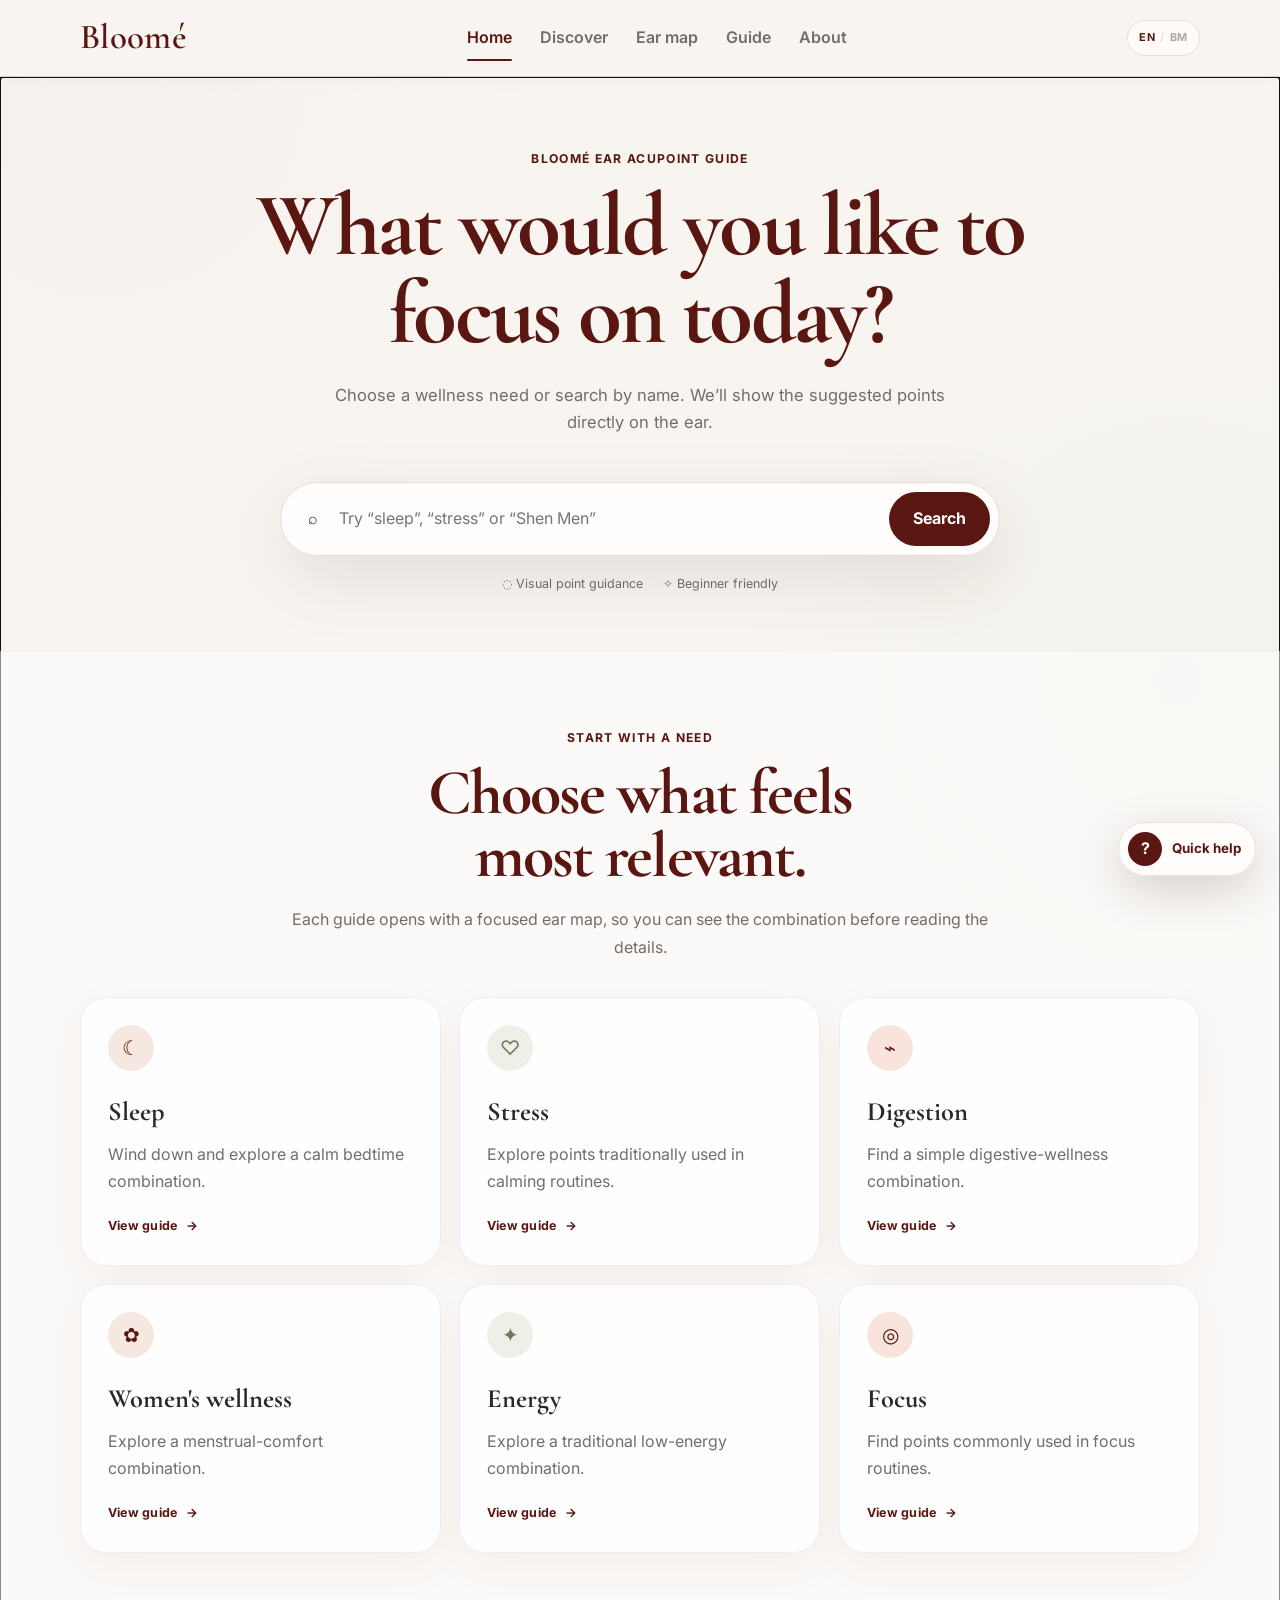
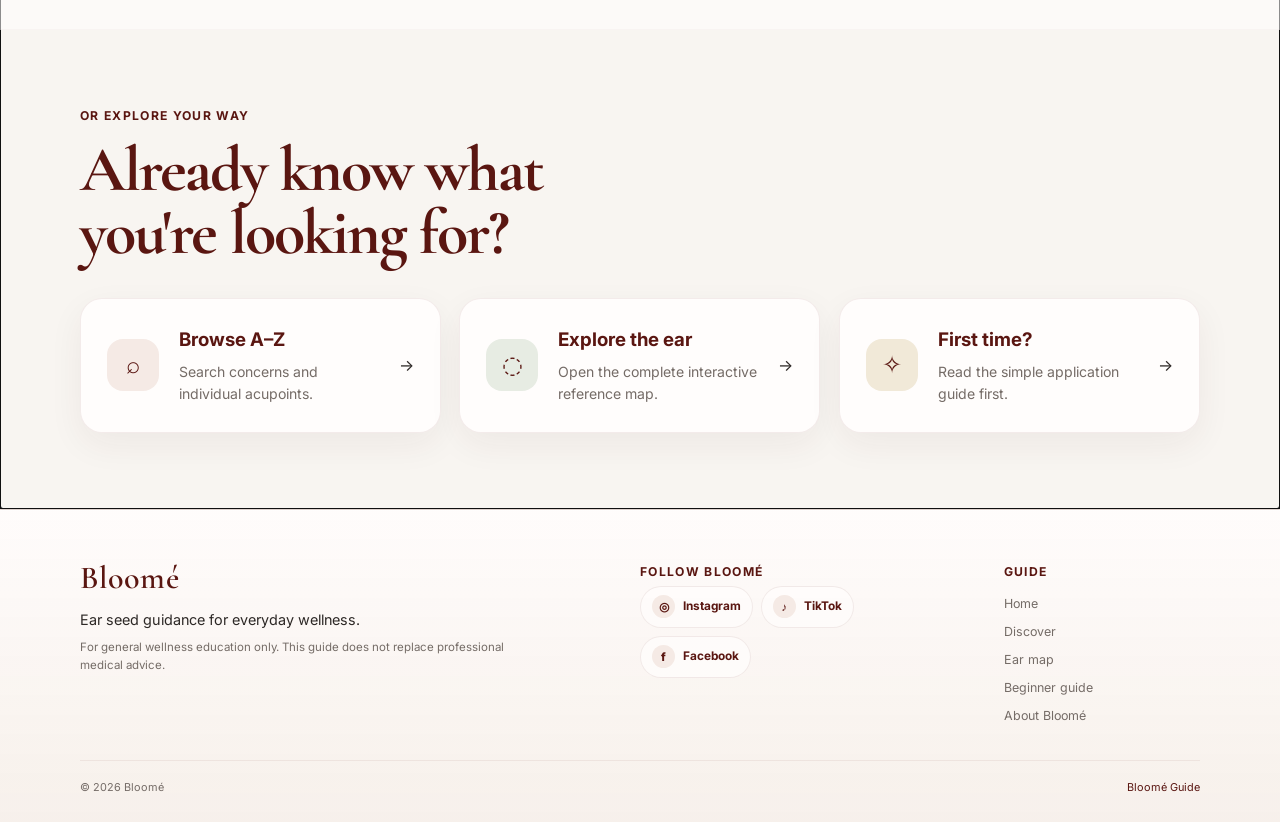
==== commit 7130aedd: "Package 32.5.4 - Fix First 3D Click Directly Fixed the confirmed first-click failure by reading and " ====
--- a/index.html
+++ b/index.html
@@ -18,7 +18,7 @@
   <link rel="preconnect" href="https://fonts.gstatic.com" crossorigin>
   <link href="https://fonts.googleapis.com/css2?family=Cormorant+Garamond:wght@500;600;700&family=Inter:wght@400;500;600&display=swap" rel="stylesheet">
   <link rel="stylesheet" href="./css/style.css?v=32.5.1">
-  <link rel="stylesheet" href="./css/three-d-overlay.css?v=32.5.3">
+  <link rel="stylesheet" href="./css/three-d-overlay.css?v=32.5.4">
   <link rel="stylesheet" href="./css/three-d-makeover.css?v=32.5.1">
 </head>
 <body>
@@ -139,7 +139,7 @@
   </nav>
 
   <div class="toast" id="toast" role="status" aria-live="polite"></div>
-  <script src="./js/app-v31.js?v=32.5.3"></script>
-  <script src="./js/three-d-overlay.js?v=32.5.3"></script>
+  <script src="./js/app-v31.js?v=32.5.4"></script>
+  <script src="./js/three-d-overlay.js?v=32.5.4"></script>
 </body>
 </html>
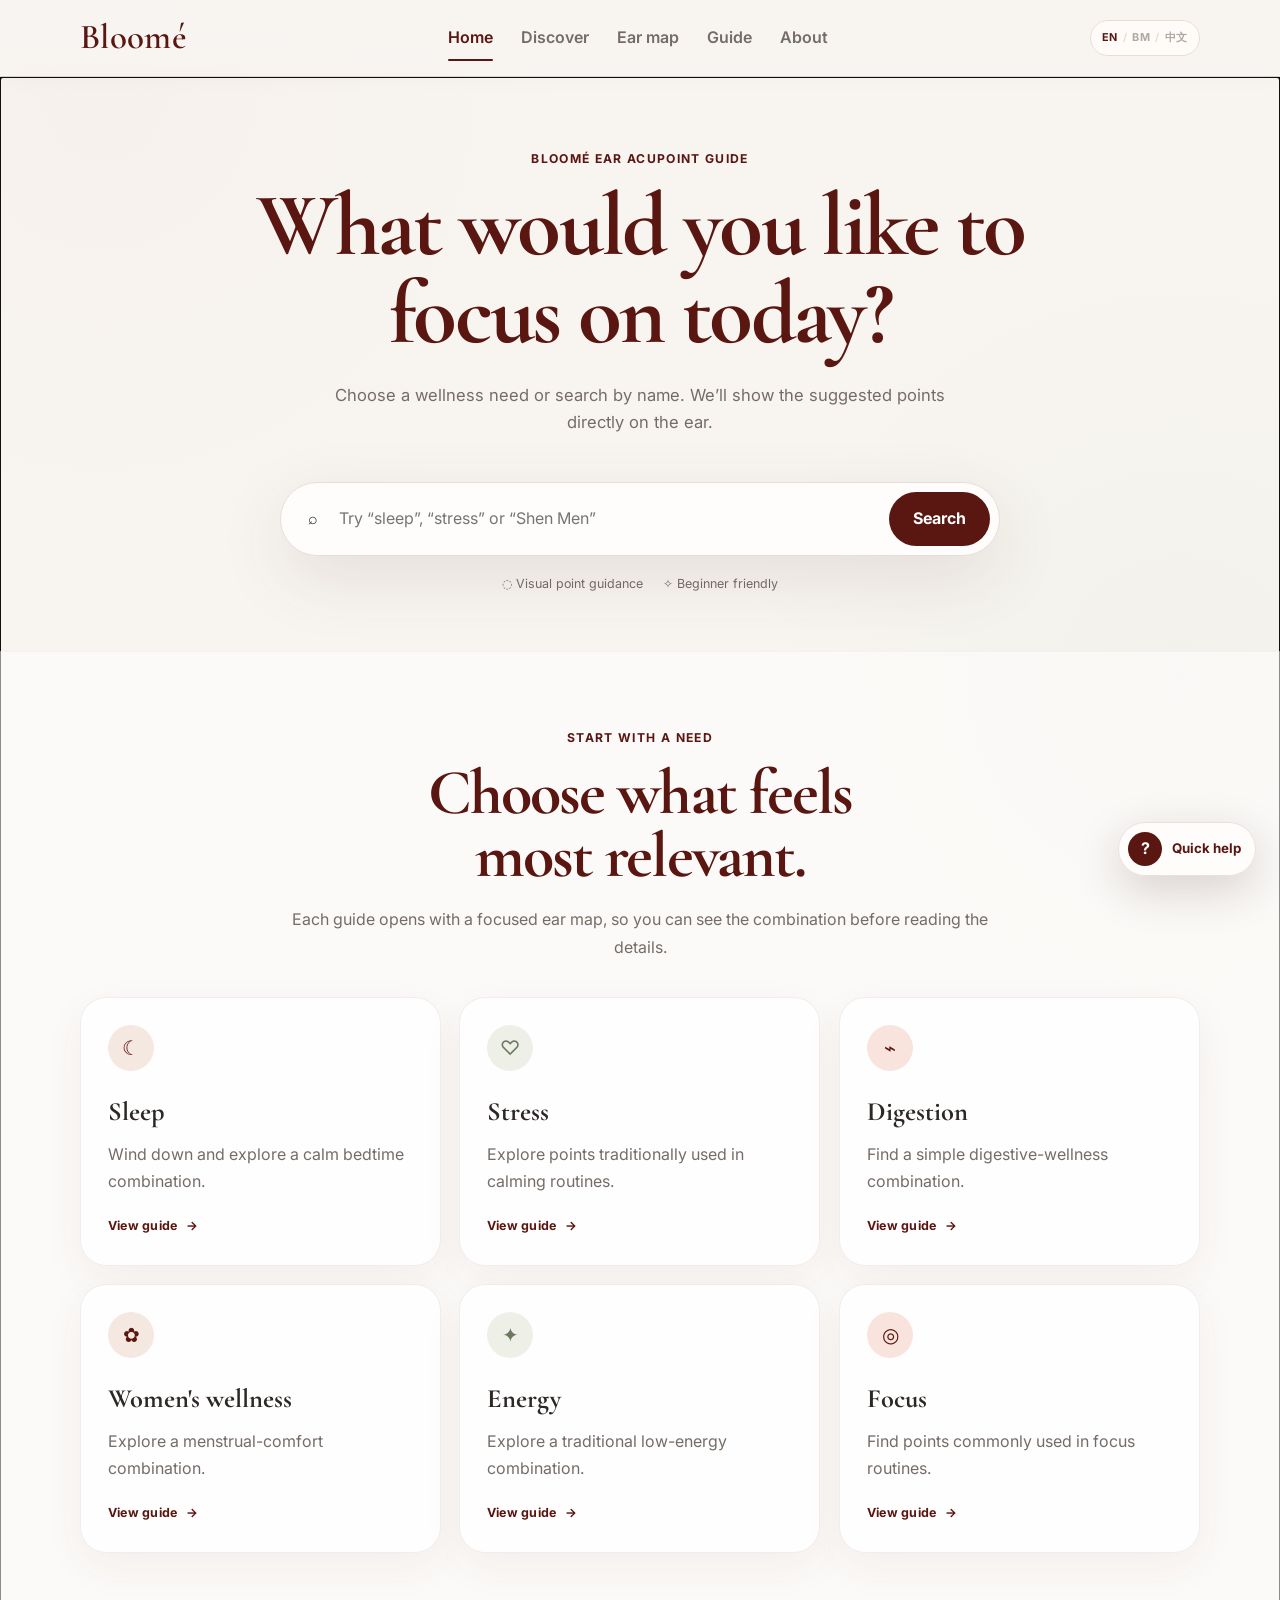
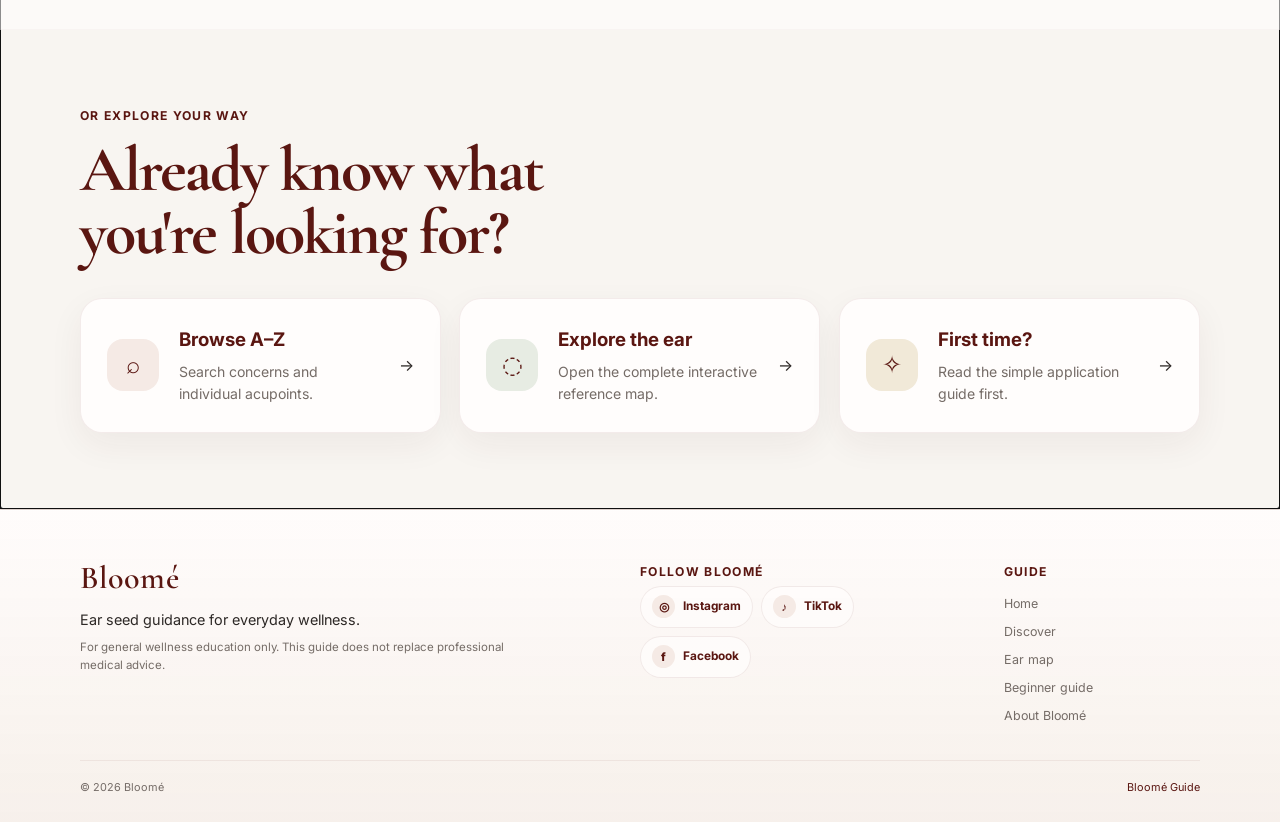
==== commit fb4defb1: "Release 1.1 - Add Simplified Chinese Support Added complete Simplified Chinese support across the Bl" ====
--- a/index.html
+++ b/index.html
@@ -17,9 +17,9 @@
   <link rel="preconnect" href="https://fonts.googleapis.com">
   <link rel="preconnect" href="https://fonts.gstatic.com" crossorigin>
   <link href="https://fonts.googleapis.com/css2?family=Cormorant+Garamond:wght@500;600;700&family=Inter:wght@400;500;600&display=swap" rel="stylesheet">
-  <link rel="stylesheet" href="./css/style.css?v=32.5.1">
-  <link rel="stylesheet" href="./css/three-d-overlay.css?v=32.5.4">
-  <link rel="stylesheet" href="./css/three-d-makeover.css?v=32.5.1">
+  <link rel="stylesheet" href="./css/style.css?v=1.1.0">
+  <link rel="stylesheet" href="./css/three-d-overlay.css?v=1.1.0">
+  <link rel="stylesheet" href="./css/three-d-makeover.css?v=1.1.0">
 </head>
 <body>
   <header class="app-header">
@@ -38,7 +38,7 @@
 
       <div class="header-actions">
         <button class="language-toggle" id="language-toggle" type="button" aria-label="Switch language">
-          <span data-locale-option="en">EN</span><i>/</i><span data-locale-option="ms">BM</span>
+          <span data-locale-option="en">EN</span><i>/</i><span data-locale-option="ms">BM</span><i>/</i><span data-locale-option="zh">中文</span>
         </button>
         <button class="menu-button" id="menu-button" aria-label="Open menu" aria-expanded="false">
           <span></span><span></span><span></span>
@@ -139,7 +139,7 @@
   </nav>
 
   <div class="toast" id="toast" role="status" aria-live="polite"></div>
-  <script src="./js/app-v31.js?v=32.5.4"></script>
-  <script src="./js/three-d-overlay.js?v=32.5.4"></script>
+  <script src="./js/app-v31.js?v=1.1.0"></script>
+  <script src="./js/three-d-overlay.js?v=1.1.0"></script>
 </body>
 </html>
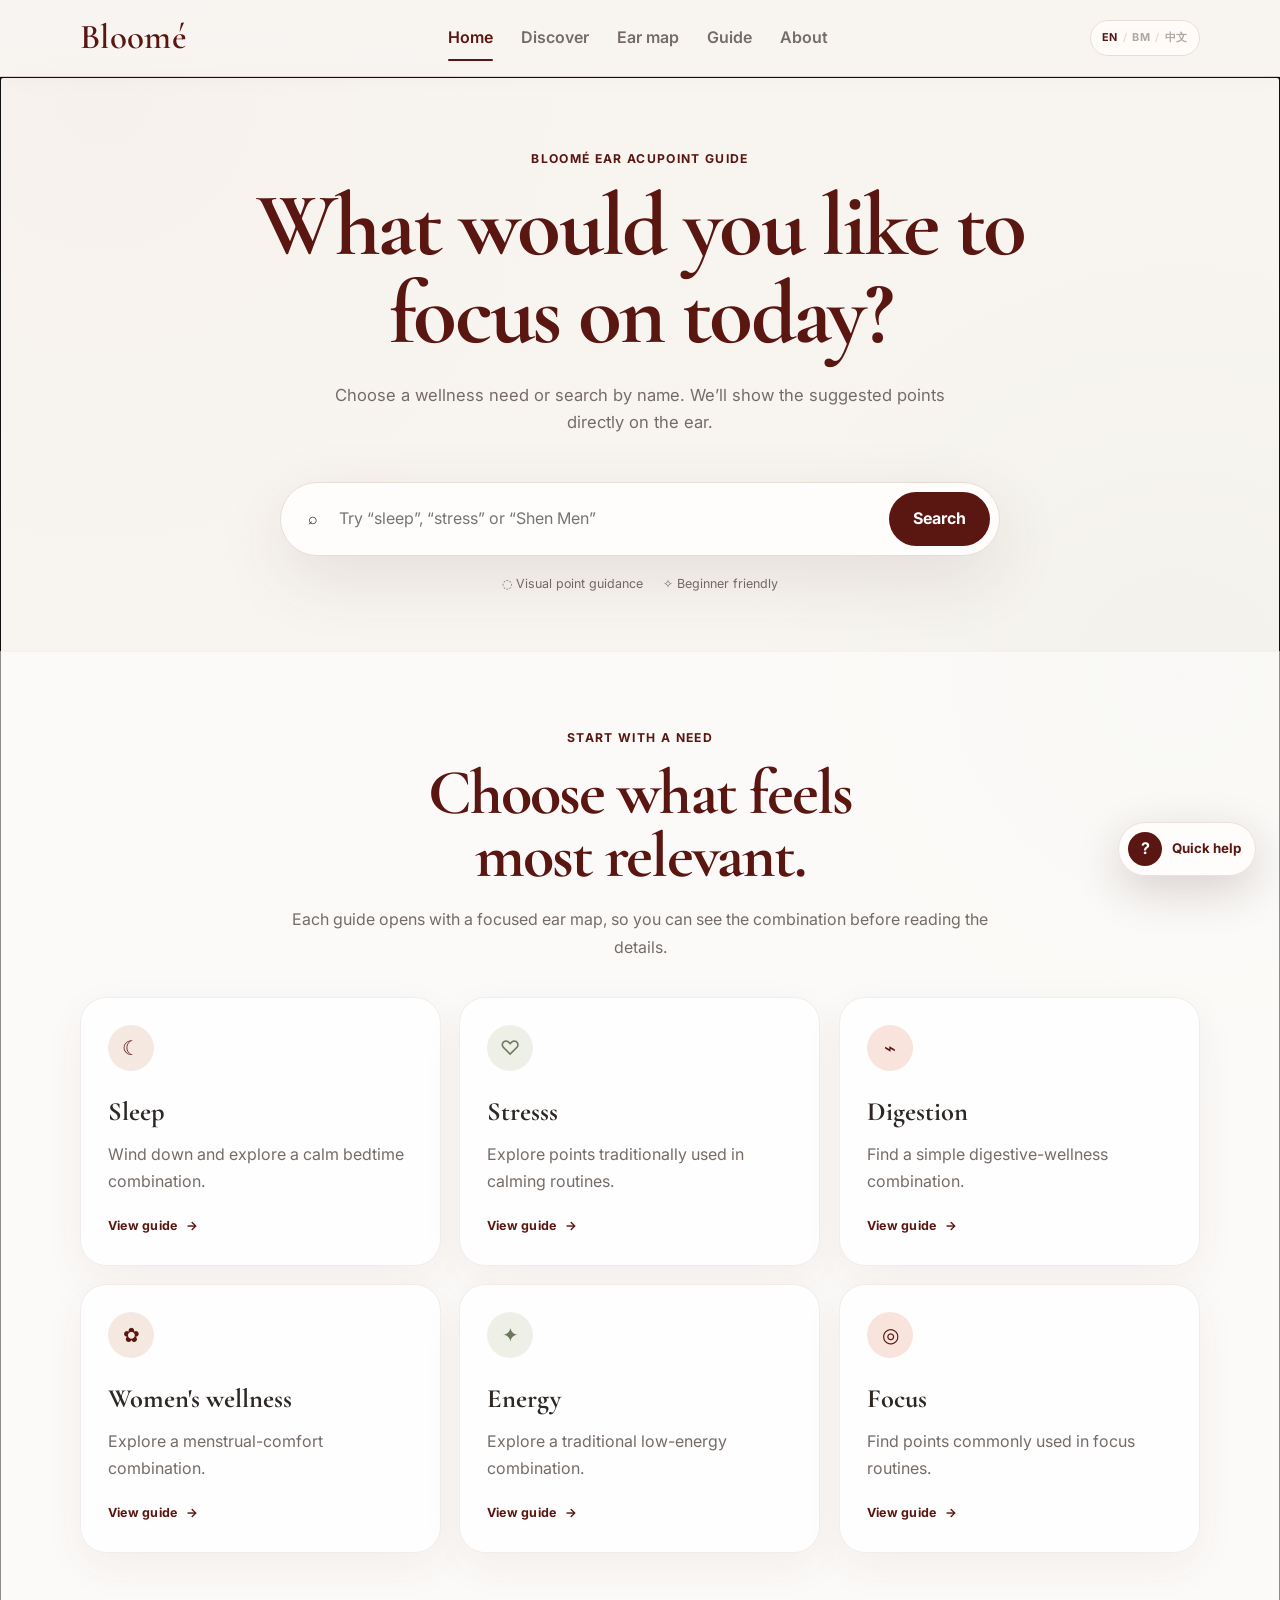
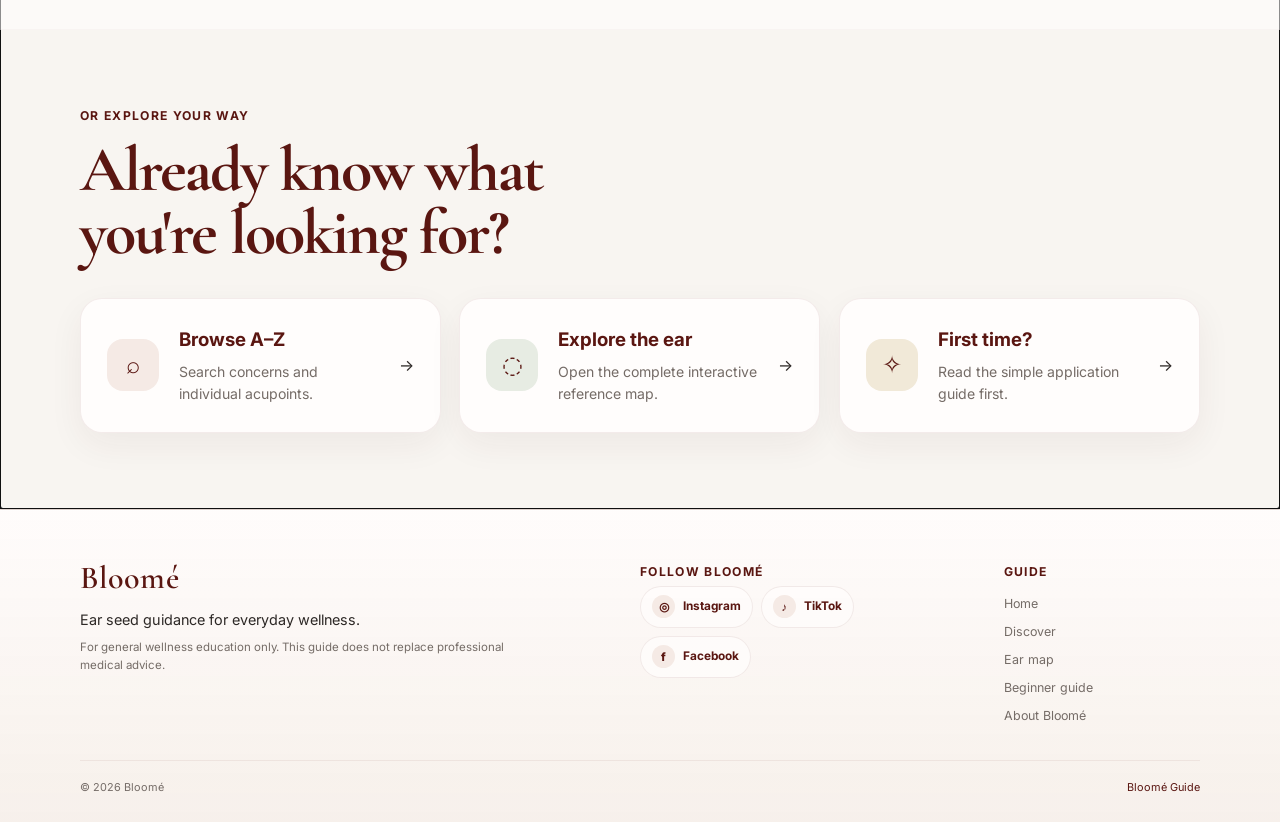
==== commit 980aa701: "Release 1.1.1 - Complete Malay And Chinese Translations Completed the rendered-site Malay and Simpli" ====
--- a/index.html
+++ b/index.html
@@ -17,9 +17,9 @@
   <link rel="preconnect" href="https://fonts.googleapis.com">
   <link rel="preconnect" href="https://fonts.gstatic.com" crossorigin>
   <link href="https://fonts.googleapis.com/css2?family=Cormorant+Garamond:wght@500;600;700&family=Inter:wght@400;500;600&display=swap" rel="stylesheet">
-  <link rel="stylesheet" href="./css/style.css?v=1.1.0">
-  <link rel="stylesheet" href="./css/three-d-overlay.css?v=1.1.0">
-  <link rel="stylesheet" href="./css/three-d-makeover.css?v=1.1.0">
+  <link rel="stylesheet" href="./css/style.css?v=1.1.1">
+  <link rel="stylesheet" href="./css/three-d-overlay.css?v=1.1.1">
+  <link rel="stylesheet" href="./css/three-d-makeover.css?v=1.1.1">
 </head>
 <body>
   <header class="app-header">
@@ -139,7 +139,7 @@
   </nav>
 
   <div class="toast" id="toast" role="status" aria-live="polite"></div>
-  <script src="./js/app-v31.js?v=1.1.0"></script>
-  <script src="./js/three-d-overlay.js?v=1.1.0"></script>
+  <script src="./js/app-v31.js?v=1.1.1"></script>
+  <script src="./js/three-d-overlay.js?v=1.1.1"></script>
 </body>
 </html>
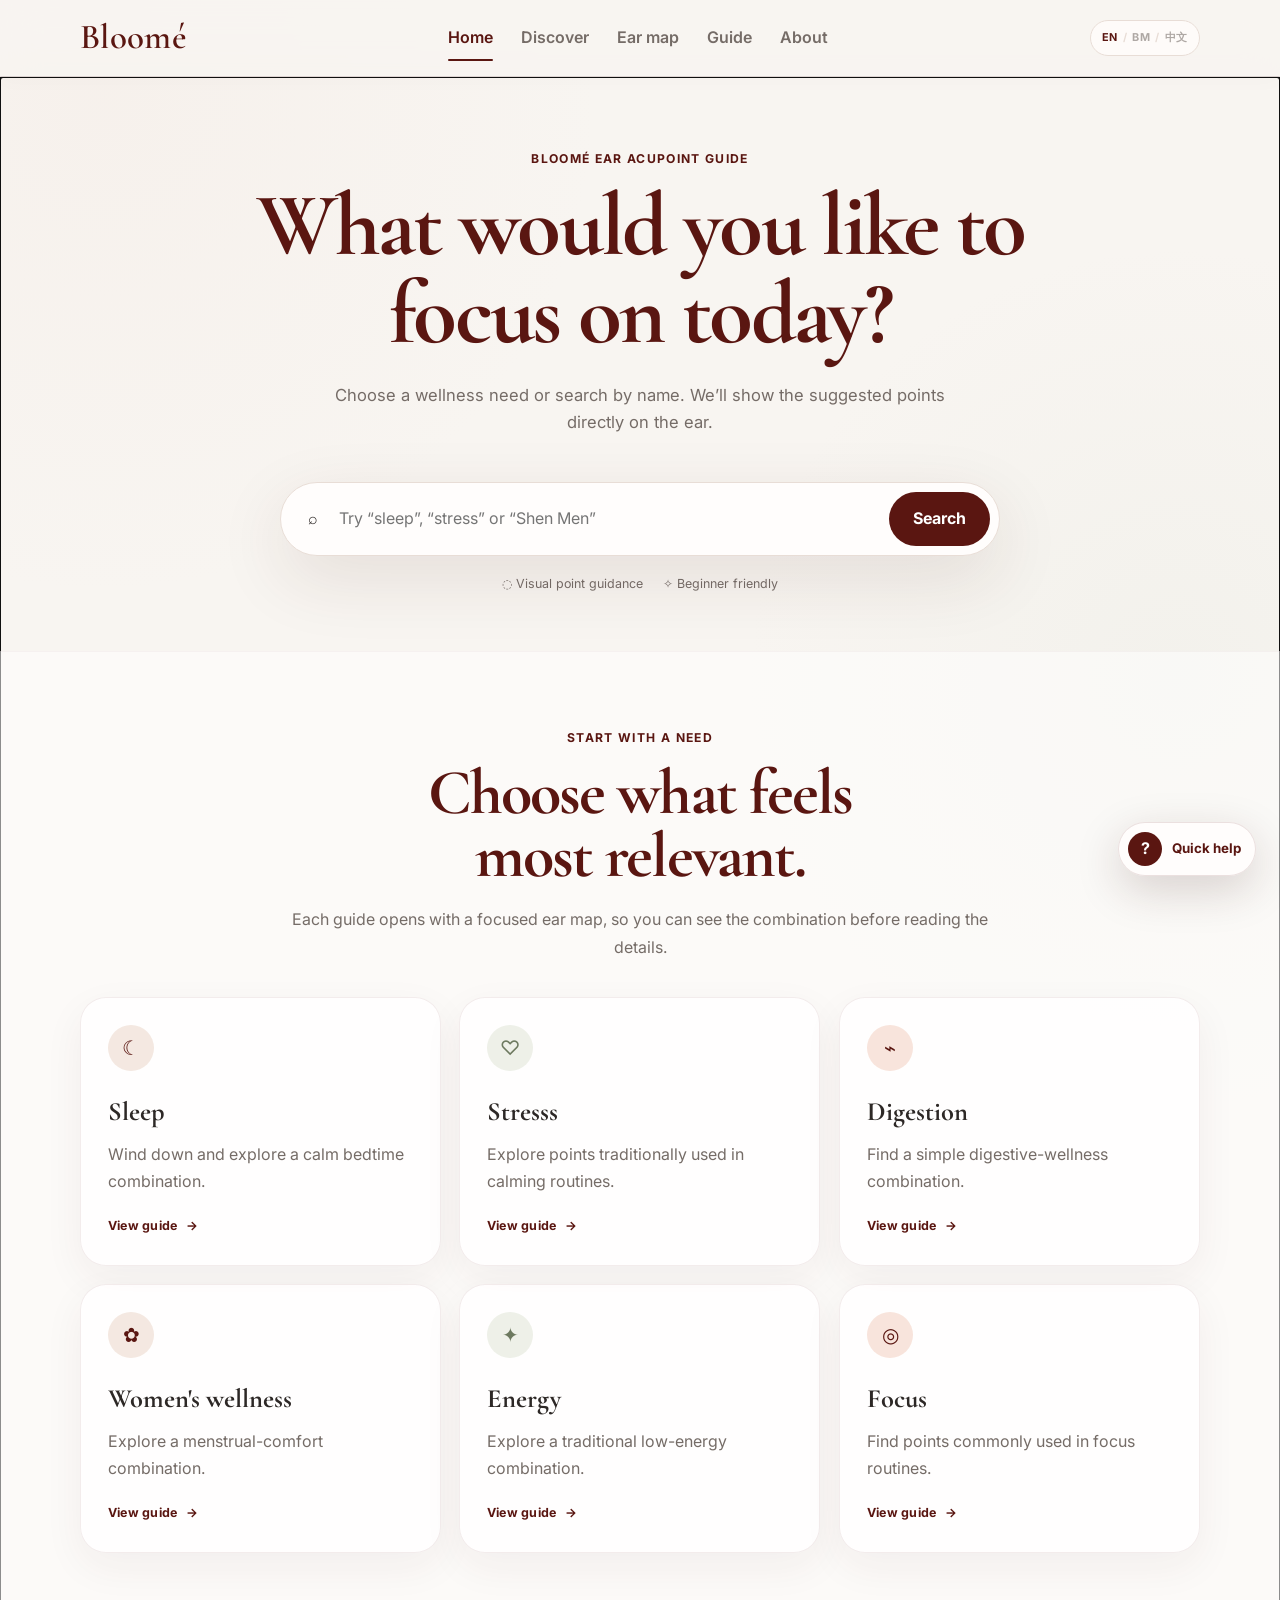
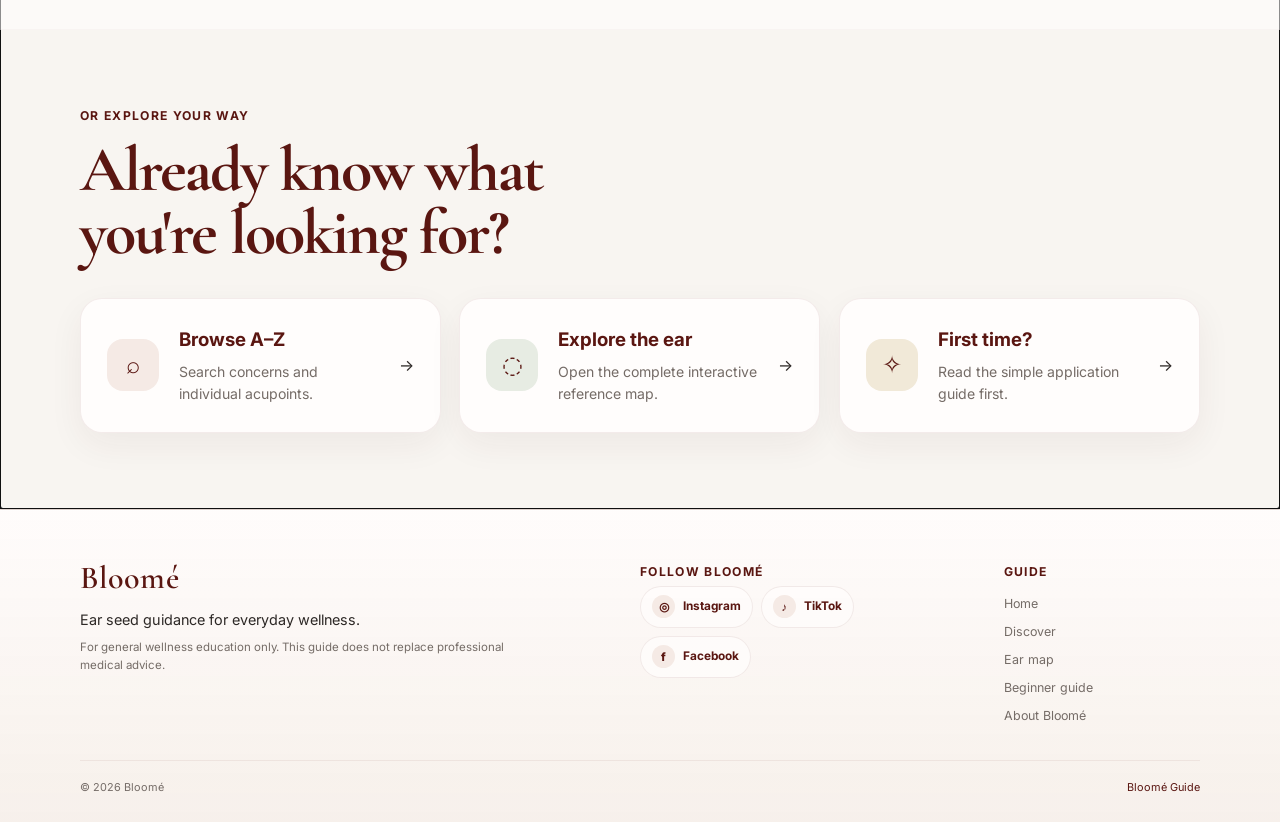
==== commit 31f67f34: "Release 1.1.3 - Fix Chinese Pinyin Filters And 3D Titles Enabled Chinese A–Z browsing for all wellne" ====
--- a/index.html
+++ b/index.html
@@ -17,9 +17,10 @@
   <link rel="preconnect" href="https://fonts.googleapis.com">
   <link rel="preconnect" href="https://fonts.gstatic.com" crossorigin>
   <link href="https://fonts.googleapis.com/css2?family=Cormorant+Garamond:wght@500;600;700&family=Inter:wght@400;500;600&display=swap" rel="stylesheet">
-  <link rel="stylesheet" href="./css/style.css?v=1.1.1">
-  <link rel="stylesheet" href="./css/three-d-overlay.css?v=1.1.1">
-  <link rel="stylesheet" href="./css/three-d-makeover.css?v=1.1.1">
+  <link rel="stylesheet" href="./css/style.css?v=1.1.3">
+  <link rel="stylesheet" href="./css/three-d-overlay.css?v=1.1.3">
+  <link rel="stylesheet" href="./css/three-d-makeover.css?v=1.1.3">
+  <link rel="stylesheet" href="./css/three-d-title-fix.css?v=1.1.3">
 </head>
 <body>
   <header class="app-header">
@@ -139,7 +140,7 @@
   </nav>
 
   <div class="toast" id="toast" role="status" aria-live="polite"></div>
-  <script src="./js/app-v31.js?v=1.1.1"></script>
-  <script src="./js/three-d-overlay.js?v=1.1.1"></script>
+  <script src="./js/app-v31.js?v=1.1.3"></script>
+  <script src="./js/three-d-overlay.js?v=1.1.3"></script>
 </body>
 </html>
--- a/css/three-d-title-fix.css
+++ b/css/three-d-title-fix.css
@@ -0,0 +1,16 @@
+.bloome-3d-panel {
+  min-width: 0;
+}
+
+.bloome-3d-panel h2 {
+  max-width: 100%;
+  font-size: clamp(1.9rem, 3vw, 2.8rem);
+  line-height: 1.02;
+  overflow-wrap: anywhere;
+}
+
+@media (max-width: 760px) {
+  .bloome-3d-panel h2 {
+    font-size: clamp(1.65rem, 7vw, 2.2rem);
+  }
+}
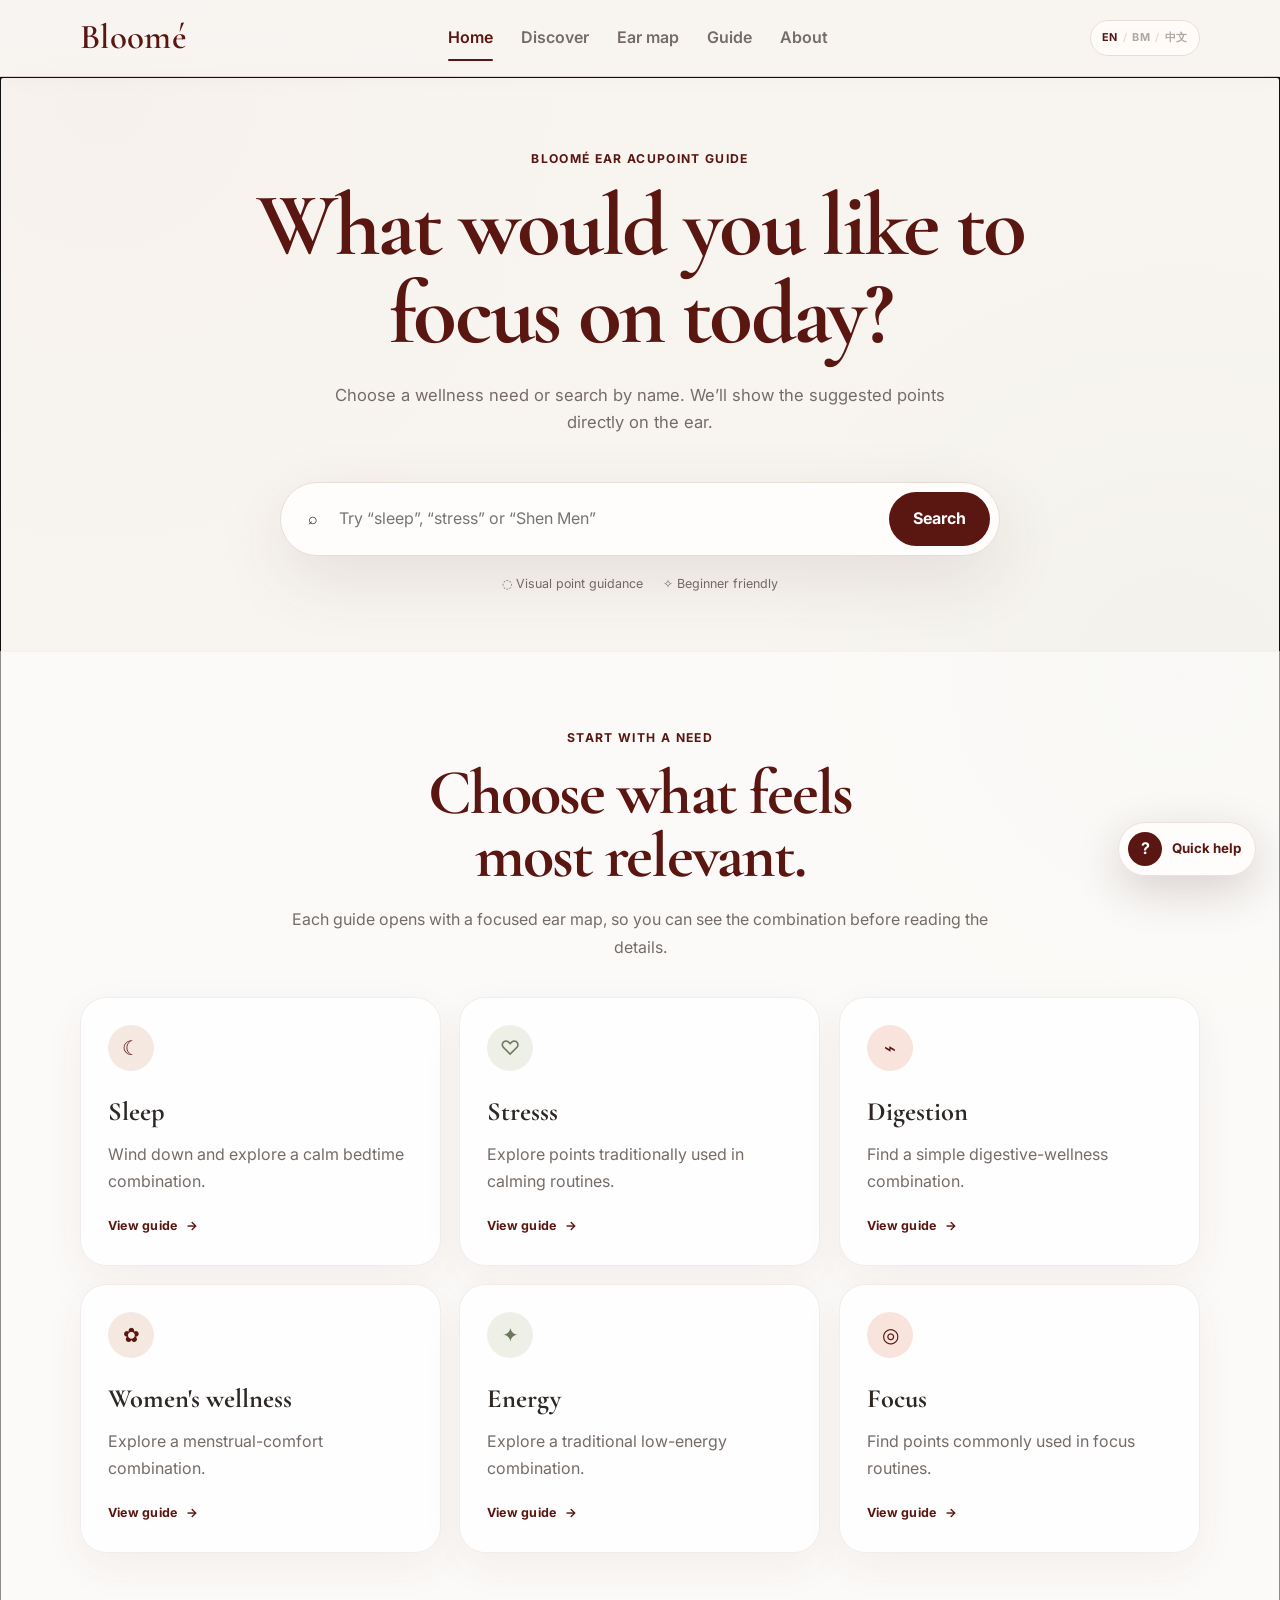
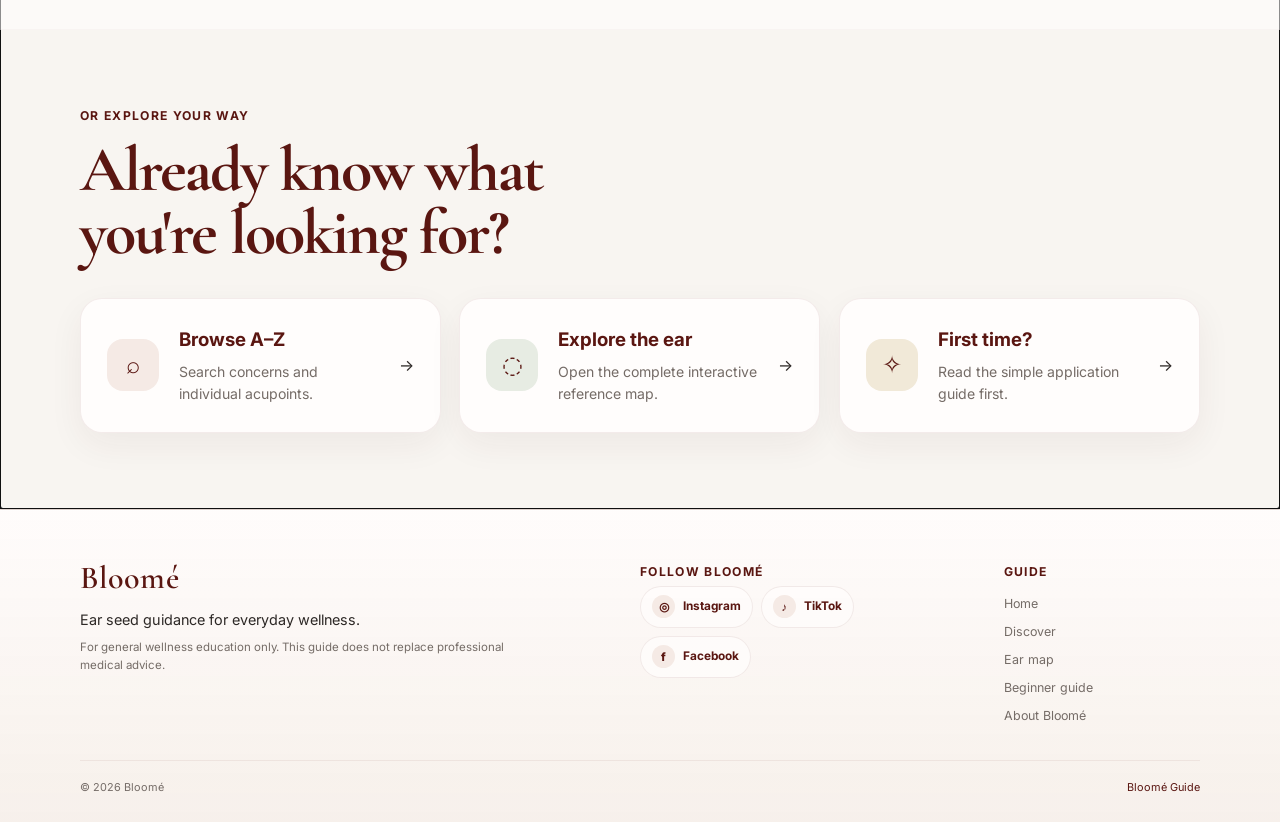
==== commit d0649a15: "Release 1.1.4 - Add Safety Disclaimer Replaced the concern-page Before you begin block with a cleare" ====
--- a/index.html
+++ b/index.html
@@ -17,10 +17,10 @@
   <link rel="preconnect" href="https://fonts.googleapis.com">
   <link rel="preconnect" href="https://fonts.gstatic.com" crossorigin>
   <link href="https://fonts.googleapis.com/css2?family=Cormorant+Garamond:wght@500;600;700&family=Inter:wght@400;500;600&display=swap" rel="stylesheet">
-  <link rel="stylesheet" href="./css/style.css?v=1.1.3">
-  <link rel="stylesheet" href="./css/three-d-overlay.css?v=1.1.3">
-  <link rel="stylesheet" href="./css/three-d-makeover.css?v=1.1.3">
-  <link rel="stylesheet" href="./css/three-d-title-fix.css?v=1.1.3">
+  <link rel="stylesheet" href="./css/style.css?v=1.1.4">
+  <link rel="stylesheet" href="./css/three-d-overlay.css?v=1.1.4">
+  <link rel="stylesheet" href="./css/three-d-makeover.css?v=1.1.4">
+  <link rel="stylesheet" href="./css/three-d-title-fix.css?v=1.1.4">
 </head>
 <body>
   <header class="app-header">
@@ -140,7 +140,7 @@
   </nav>
 
   <div class="toast" id="toast" role="status" aria-live="polite"></div>
-  <script src="./js/app-v31.js?v=1.1.3"></script>
-  <script src="./js/three-d-overlay.js?v=1.1.3"></script>
+  <script src="./js/app-v31.js?v=1.1.4"></script>
+  <script src="./js/three-d-overlay.js?v=1.1.4"></script>
 </body>
 </html>
